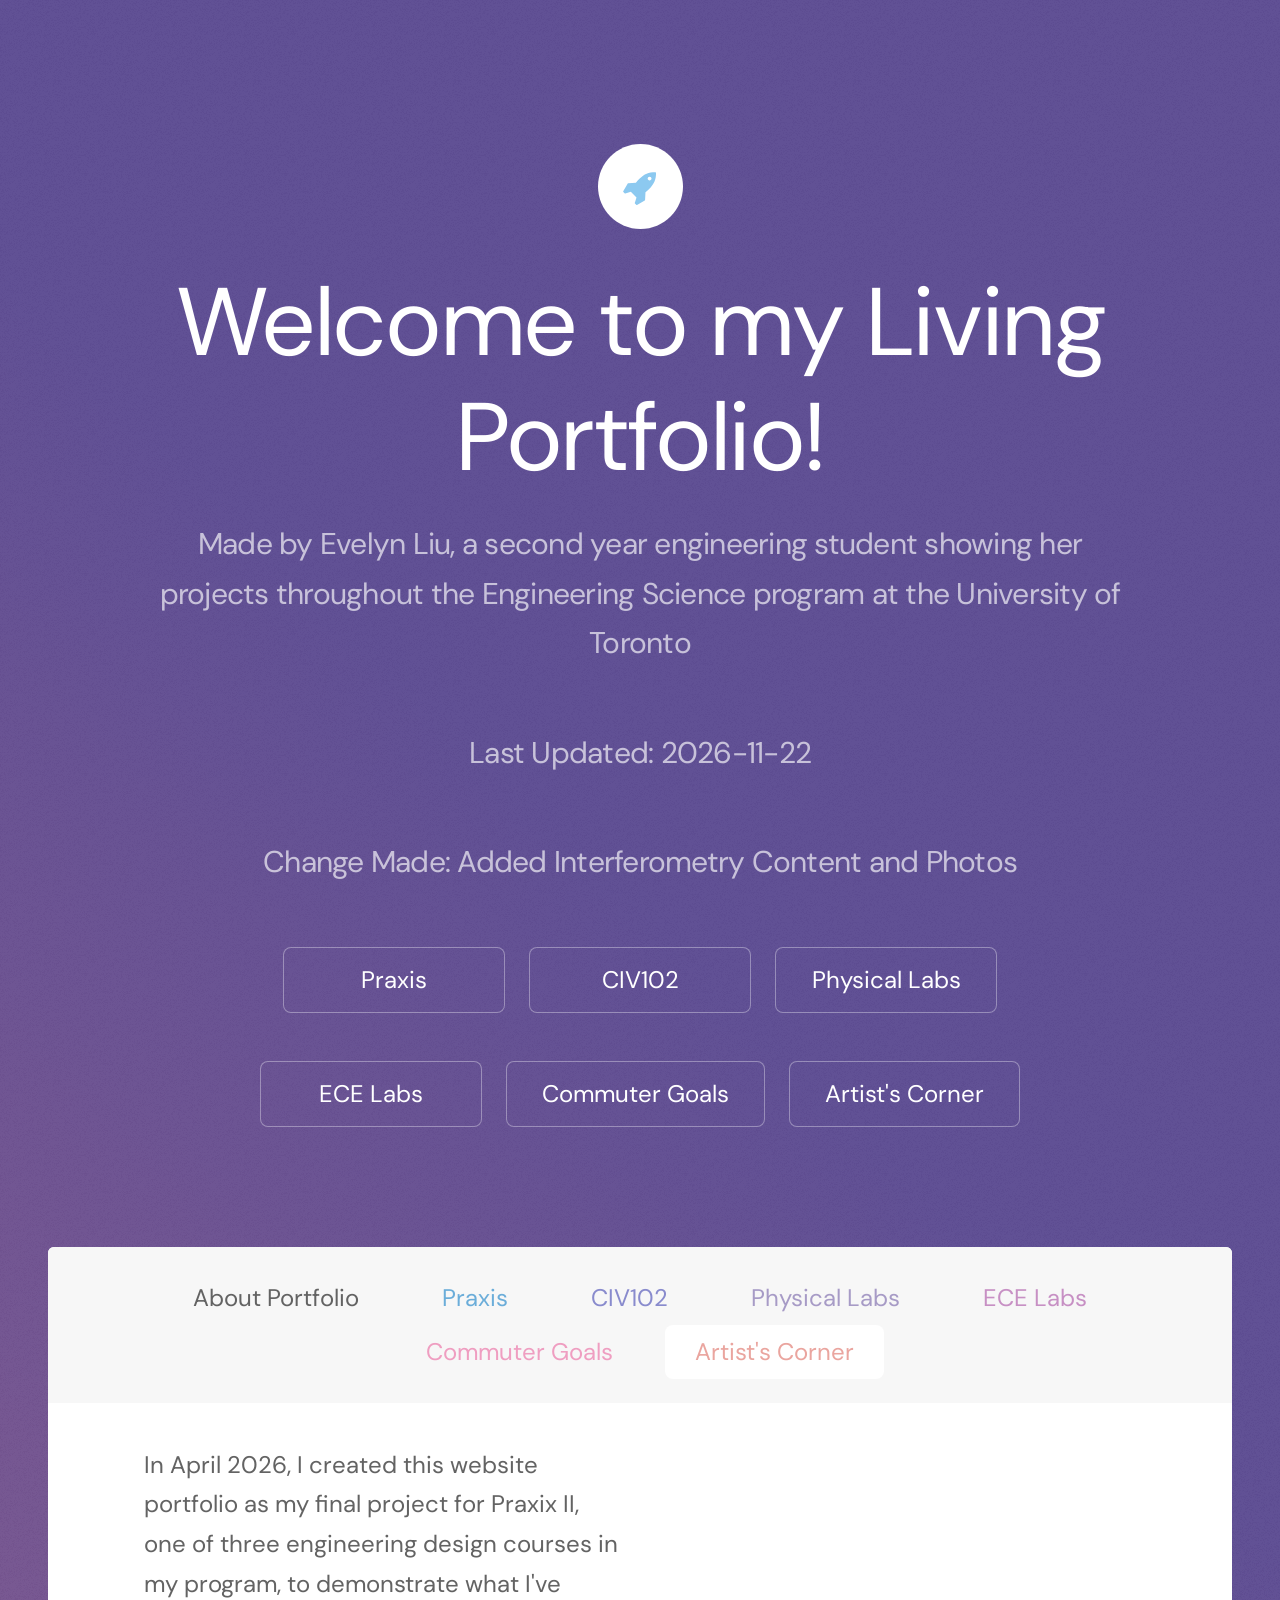
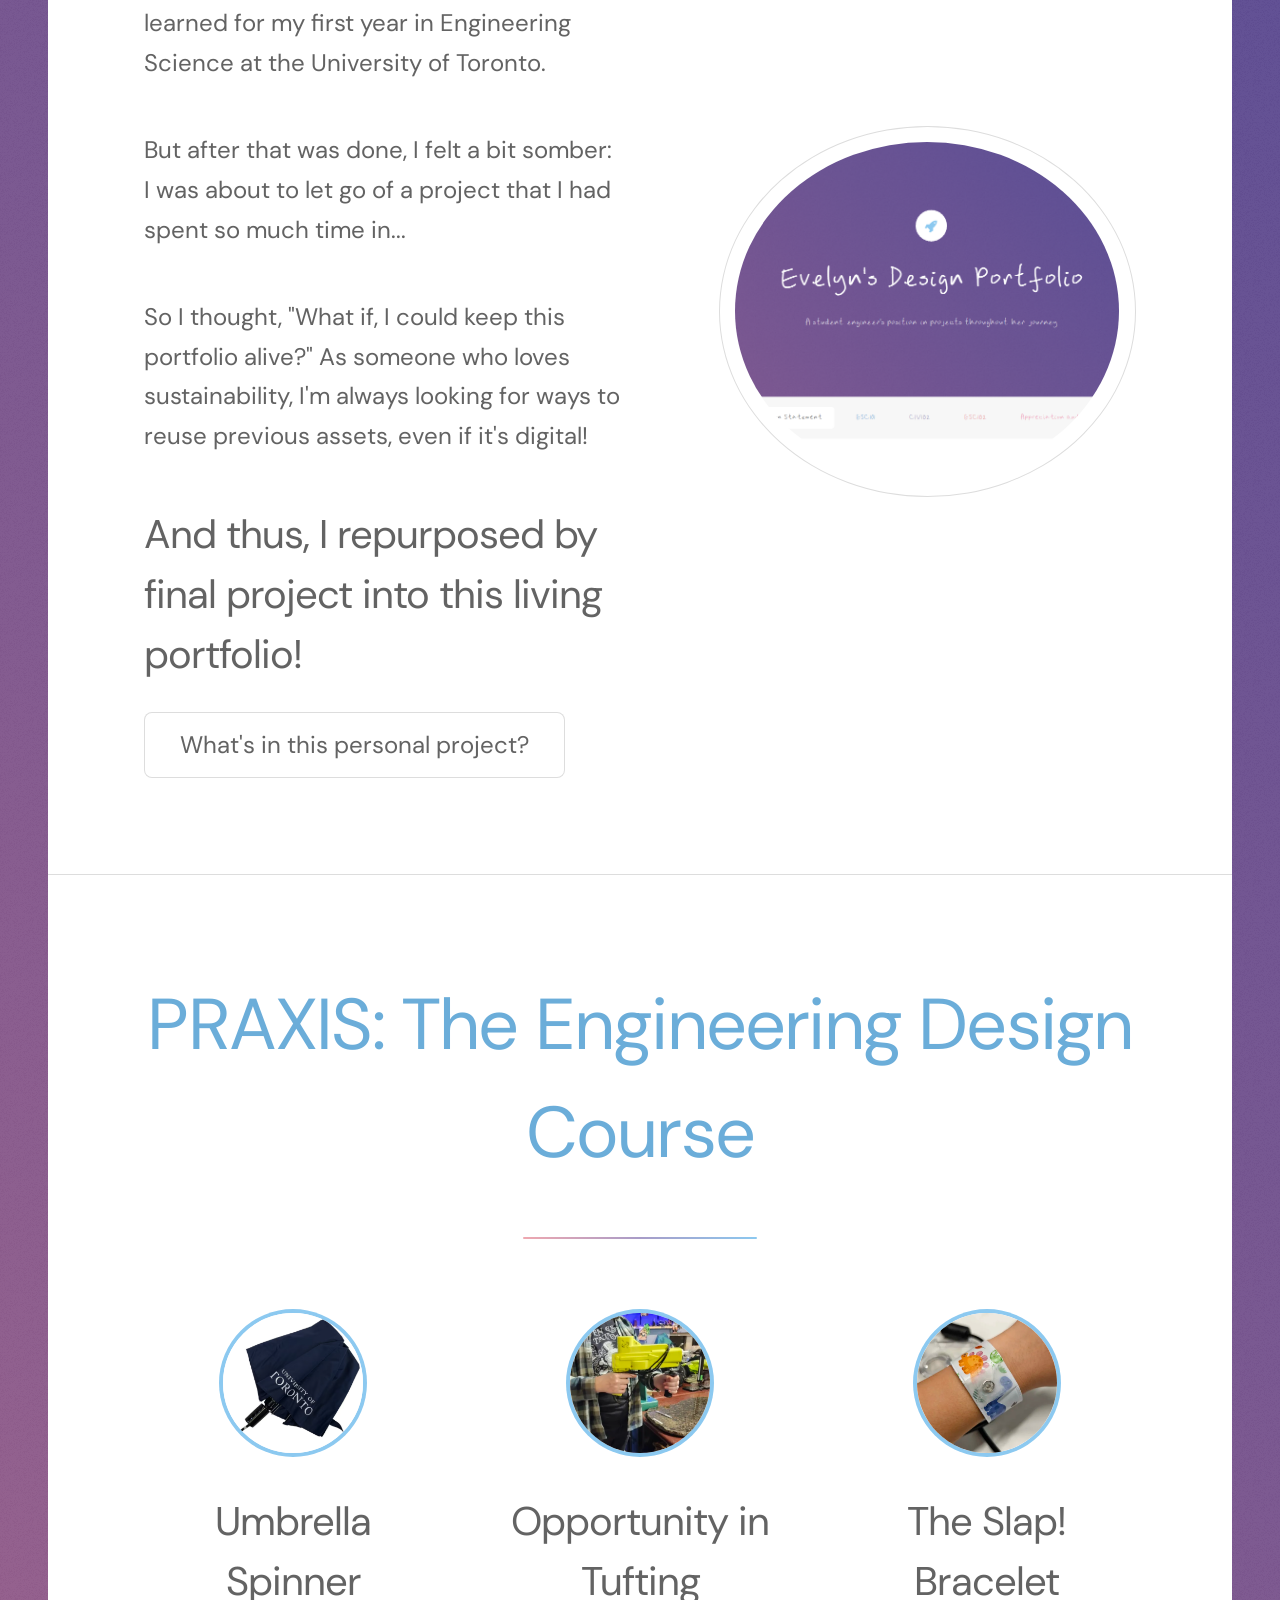
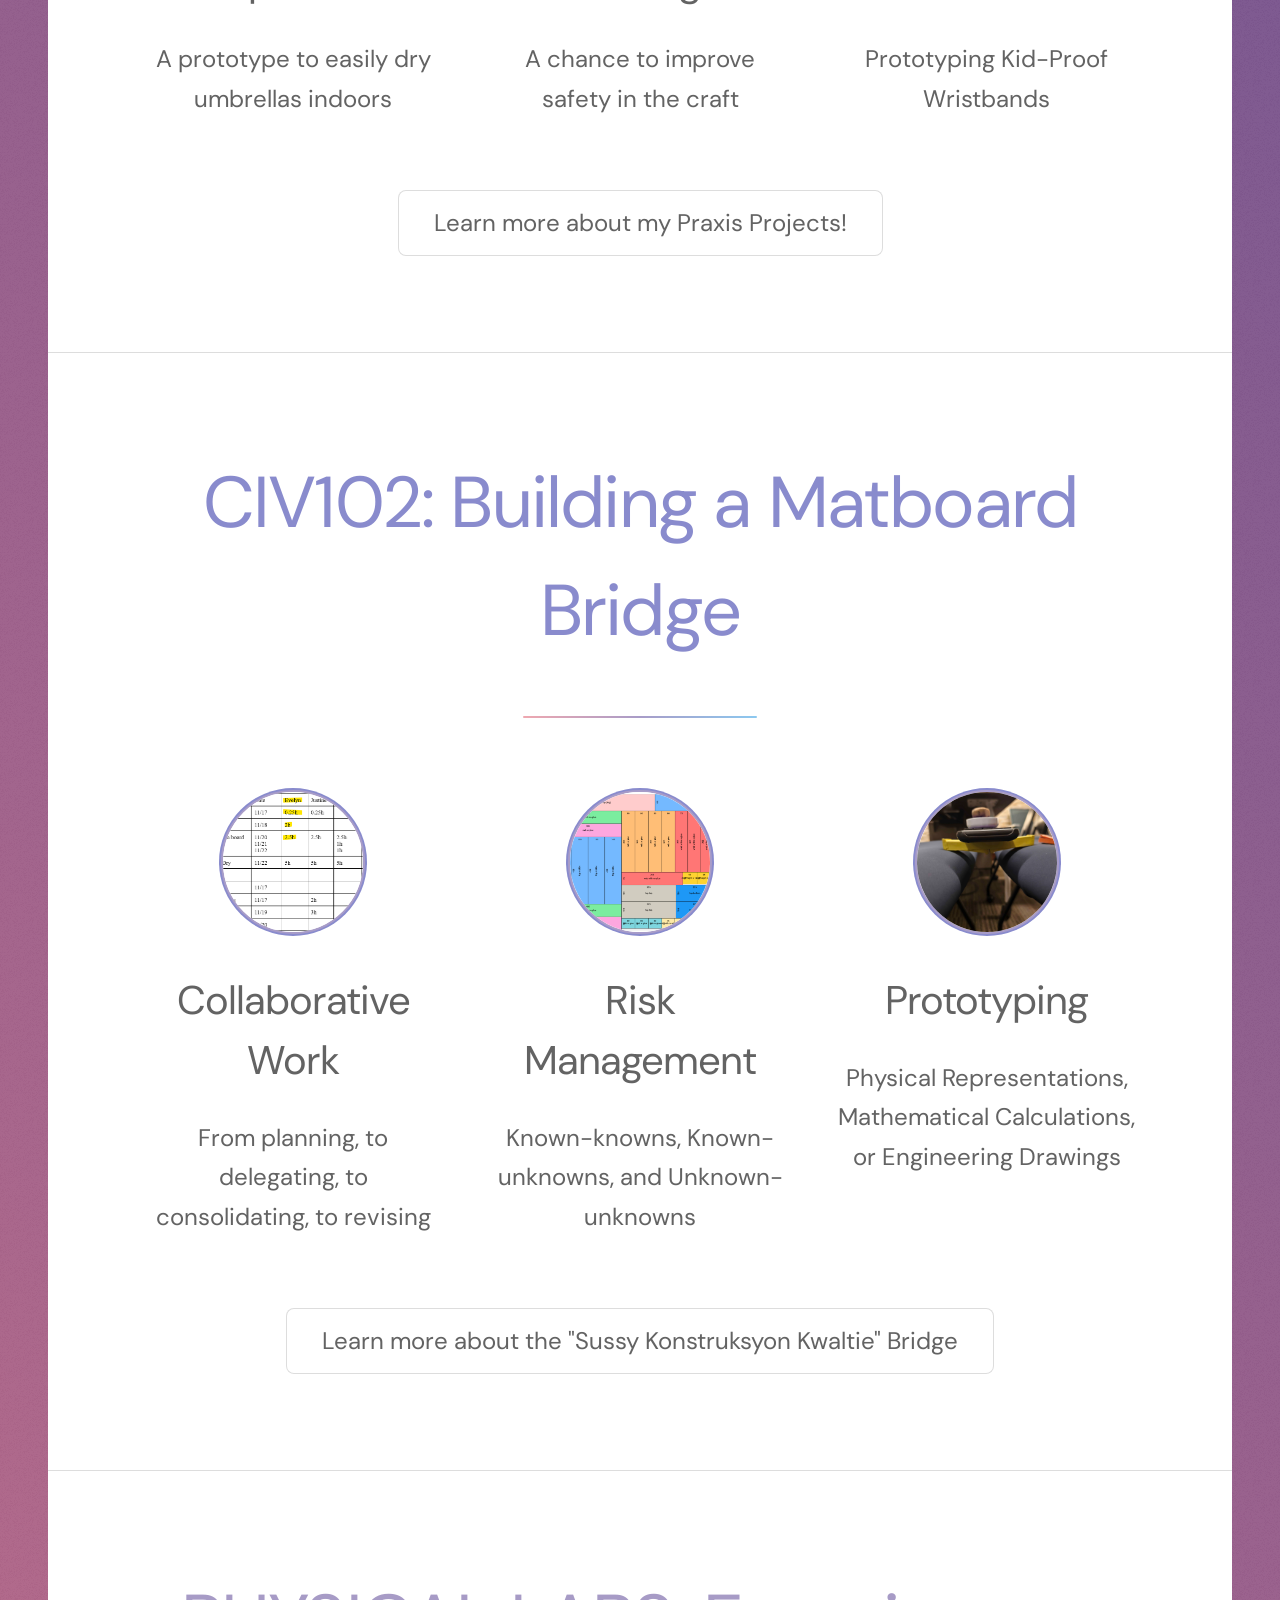
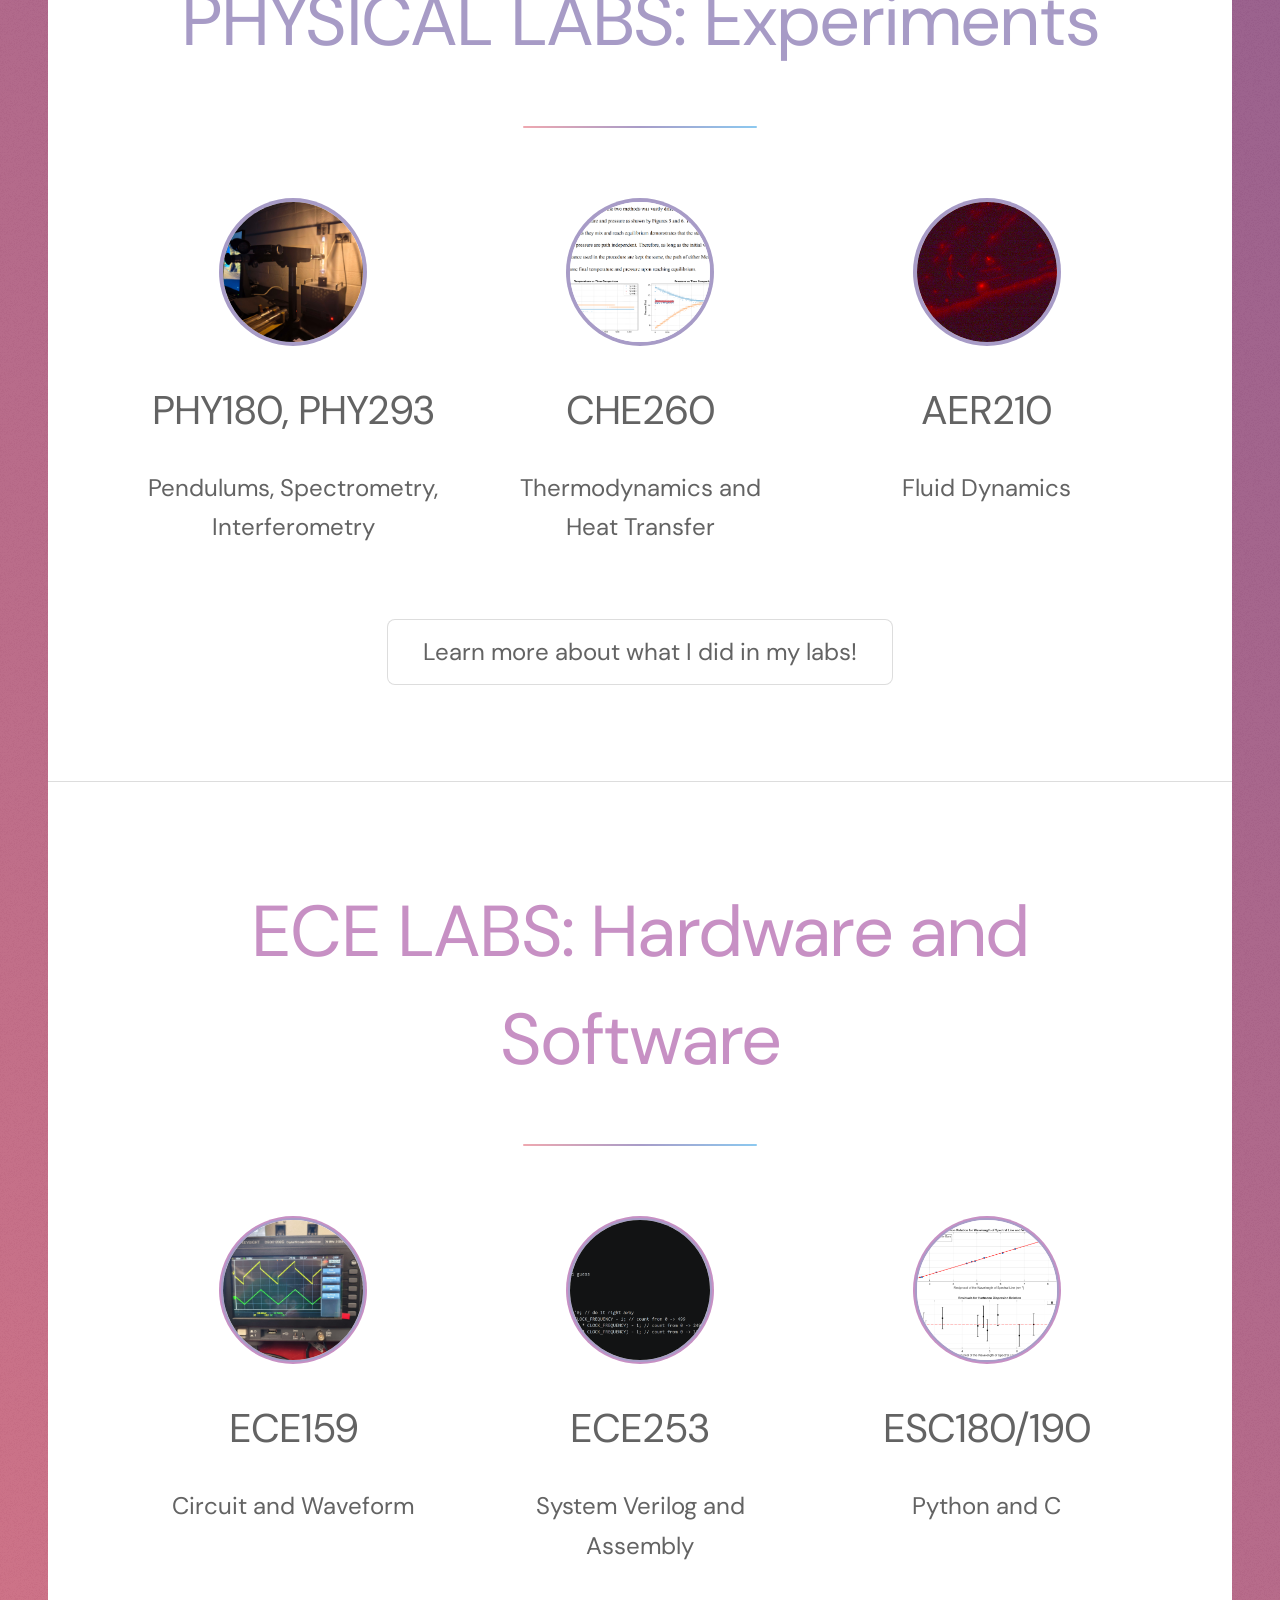
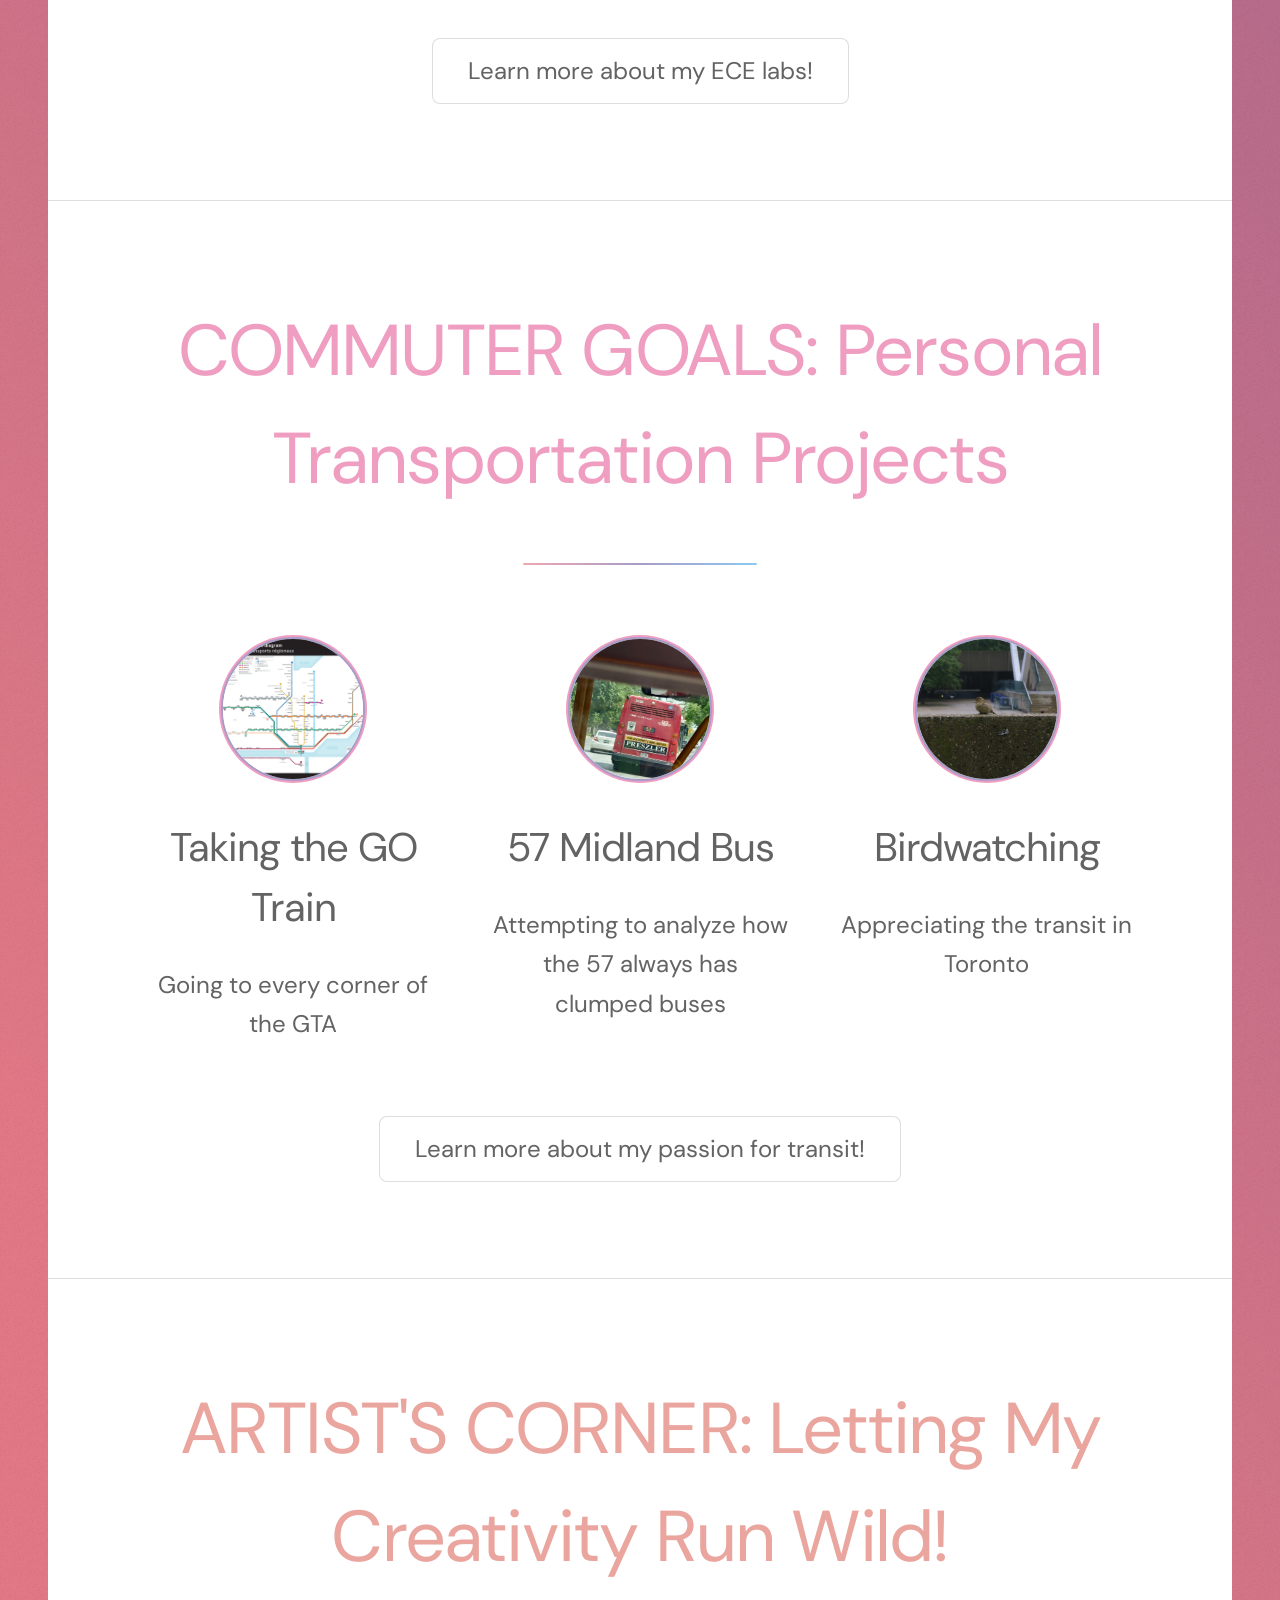
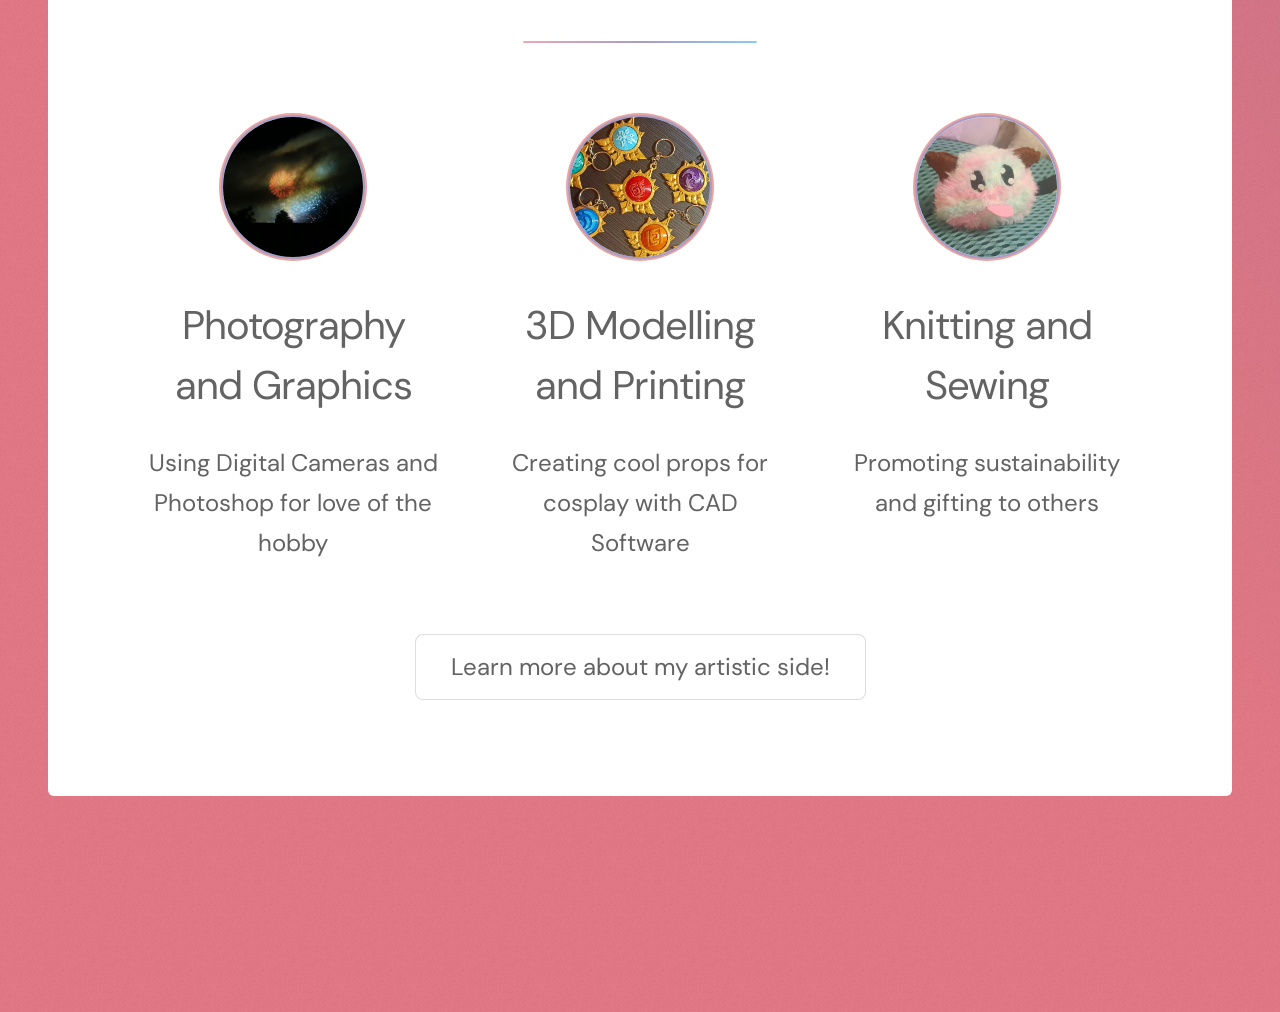
==== index.html @ 5fdc2097 "uploading living portfolio" ====
<!DOCTYPE HTML>
<!--
	Stellar by HTML5 UP
	html5up.net | @ajlkn
	Free for personal and commercial use under the CCA 3.0 license (html5up.net/license)
-->
<html>
	<head>
		<title>Evelyn's Design Portfolio</title>
		<meta charset="utf-8" />
		<meta name="viewport" content="width=device-width, initial-scale=1, user-scalable=no" />
		<link rel="stylesheet" href="assets/css/main.css" />
		<noscript><link rel="stylesheet" href="assets/css/noscript.css" /></noscript>
		
		<style>
			@font-face {
				font-family: 'DMSans';
				src: url('DMSans_24pt-Regular.ttf') format('truetype');
			}
			body{
				font-family: 'DMSans', sans-serif !important;
				font-size: 18pt !important; 
			}
			h1 { font-size: 4em !important; }
			h2 { font-size: 3em !important; }
			h3 { font-size: 30pt!important; }
			.babyblue {color: #6badd9;}
			.flins {color: #898bcd;}
			.varus {color: #a79bc6;}
			.march {color:#c790c4;}
			.justine {color: #ef9ec1;} 
			.peach {color: #eaa59f;} 
			

			.image-circle {
				display: inline-flex;
				align-items: center;
				justify-content: center;
				width: 6em;         
				height: 6em;
				border-radius: 100%;
				margin-bottom: 1.5em;
				overflow: hidden;
				position: relative;
				background-color: #ffffff; 
			}

			.image-circle::before, .image-circle::after {
				content: none !important;
			}

			.image-circle img {
				width: 100%;
				height: 100%;
				object-fit: cover;
				display: block;
			}

			.image-circle.style1 { box-shadow: 0 0 0 2px #8cc9f0; border: solid 2px #8cc9f0; }
			.image-circle.style2 { box-shadow: 0 0 0 2px #898bcd; border: solid 2px #a89cc8; }
			.image-circle.style3 { box-shadow: 0 0 0 2px #a79bc6; border: solid 2px #a89cc8; }
			.image-circle.style4 { box-shadow: 0 0 0 2px #c790c4; border: solid 2px #a89cc8; }
			.image-circle.style5 { box-shadow: 0 0 0 2px #ef9ec1; border: solid 2px #a89cc8; }
			.image-circle.style6 { box-shadow: 0 0 0 2px #eaa59f; border: solid 2px #a89cc8; }
			
			
			
		</style>
	</head>
	<body class="is-preload">

		<!-- Wrapper -->
			<div id="wrapper">

				<!-- Header -->
					<header id="header" class="alt">
						<span class="logo"><img src="images/logo.svg" alt="" /></span>
						<h1>Welcome to my Living Portfolio!</h1>
						<p>Made by Evelyn Liu, a second year engineering student showing her projects throughout the Engineering Science program at the University of Toronto</p>
						<p>Last Updated: 2026-11-22</p>
						<p>Change Made: Added Interferometry Content and Photos</p>
						<ul class="actions special">
							<li><a href="praxiss.html" class="button">Praxis</a></li>
							<li><a href="bridge.html" class="button">CIV102</a></li>
							<li><a href="phys.html" class="button">Physical Labs</a></li>
							<!--<li><a href="bib.html" class="button">Appreciation and Credits</a></li>--> 
						</ul>
						<ul class="actions special">
							<li><a href="ece.html" class="button">ECE Labs</a></li>
							<li><a href="ilovetrains.html" class="button">Commuter Goals</a></li>
							<li><a href="art.html" class="button">Artist's Corner</a></li>
							<!--<li><a href="bib.html" class="button">Appreciation and Credits</a></li>--> 
						</ul>
					</header>

				<!-- Nav -->
					<nav id="nav">
						<ul>
							<li><a href="#intro" class="active">About Portfolio</a></li>
							<li><a href="#first"><span class = "babyblue">Praxis</span></a></li>
							<li><a href="#second"><span class = "flins">CIV102</span></a></li>
							<li><a href="#third"><span class = "varus">Physical Labs</span></a></li>
							<li><a href="#fourth"><span class = "march">ECE Labs</span></a></li>
							<li><a href="#fifth"><span class = "justine">Commuter Goals</span></a></li>
							<li><a href="#sixth"><span class = "peach">Artist's Corner</span></a></li>
							<!--<li><a href="#cta"><span class = "justine">Appreciation and Credits</span></a></li>--> 
						</ul>
					</nav>

				<!-- Main -->
					<div id="main">

						<!-- Introduction -->
							<section id="intro" class="main">
								<div class="spotlight">
									<div class="content">
										<p>In April 2026, I created this website portfolio as my final project for Praxix II, one of three engineering design courses in my program, to demonstrate what I've learned for my first year in Engineering Science at the University of Toronto.</p>
										<p>But after that was done, I felt a bit somber: I was about to let go of a project that I had spent so much time in...</span></p>
										<p>So I thought, "What if, I could keep this portfolio alive?" As someone who loves sustainability, I'm always looking for ways to reuse previous assets, even if it's digital!</p>
										<h3>And thus, I repurposed by final project into this living portfolio!</h3>
										<ul class="actions">
											<li><a href="#first" class="button">What's in this personal project?</a></li>
										</ul>
									</div>
									<span class="image"><img src="images/oldportfolio.png" alt="" /></span>
								</div>
							</section>

						<!-- First Section -->
							<section id="first" class="main special">
								<header class="major">
									<h2><span class = "babyblue">PRAXIS: The Engineering Design Course</span></h2>
								</header>
								<ul class="features">
									<li>
										<span class="image-circle style1">
											<img src = "images/uoftumbrella.png" alt=""/>
										</span>
										<h3>Umbrella Spinner</h3>
										<p>A prototype to easily dry umbrellas indoors</p>
									</li>
									<li>
										<span class="image-circle style1">
											<img src = "images/tuftinggun.png" alt=""/>
										</span>
										<h3>Opportunity in Tufting</h3>
										<p>A chance to improve safety in the craft</p>
									</li>
									<li>
										<span class="image-circle style1">
											<img src = "images/wristband.png" alt=""/>
										</span>
										<h3>The Slap! Bracelet</h3>
										<p>Prototyping Kid-Proof Wristbands</p>
									</li>
								</ul>
								<footer class="major">
									<ul class="actions special">
										<li><a href="praxiss.html" class="button">Learn more about my Praxis Projects!</a></li>
									</ul>
								</footer>
							</section>

						<!-- Second Section -->
							<section id="second" class="main special">
								<header class="major">
									<h2><span class = "flins">CIV102: Building a Matboard Bridge</span></h2>
								</header>
								<ul class="features">
									<li>
										<span class="image-circle style2">
											<img src = "images/delegatetasks.png" alt=""/>
										</span>
										<h3>Collaborative Work</h3>
										<p>From planning, to delegating, to consolidating, to revising</p>
									</li>
									<li>
										<span class="image-circle style2">
											<img src = "images/matboardrisk.png" alt=""/>
										</span>
										<h3>Risk Management</h3>
										<p>Known-knowns, Known-unknowns, and Unknown-unknowns</p>
									</li>
									<li>
										<span class="image-circle style2">
											<img src = "images/bridgeproto.jpg" alt=""/>
										</span>
										<h3>Prototyping</h3>
										<p>Physical Representations, Mathematical Calculations, or Engineering Drawings</p>
									</li>
								</ul>
								<footer class="major">
									<ul class="actions special">
										<li><a href="bridge.html" class="button">Learn more about the "Sussy Konstruksyon Kwaltie" Bridge</a></li>
									</ul>
								</footer>
							</section>


						<!-- Third Section -->
							<section id="third" class="main special">
								<header class="major">
									<h2><span class = "varus">PHYSICAL LABS: Experiments </span></h2>
								</header>
								<ul class="features">
									<li>
										<span class="image-circle style3">
											<img src = "images/helium.jpg" alt=""/>
										</span>
										<h3>PHY180, PHY293</h3>
										<p>Pendulums, Spectrometry, Interferometry</p>
									</li>
									<li>
										<span class="image-circle style3">
											<img src = "images/Idealgas.png" alt=""/>
										</span>
										<h3>CHE260</h3>
										<p>Thermodynamics and Heat Transfer</p>
									</li>
									<li>
										<span class="image-circle style3">
											<img src = "images/microfluidicsbend.jpg" alt=""/>
										</span>
										<h3>AER210</h3>
										<p>Fluid Dynamics</p>
									</li>
								</ul>
								<footer class="major">
									<ul class="actions special">
										<li><a href="phys.html" class="button">Learn more about what I did in my labs!</a></li>
									</ul>
								</footer>
							</section>

						<!-- Fourth Section -->
							<section id="fourth" class="main special">
								<header class="major">
									<h2><span class = "march">ECE LABS: Hardware and Software </span></h2>
								</header>
								<ul class="features">
									<li>
										<span class="image-circle style4">
											<img src = "images/waveform.jpg" alt=""/>
										</span>
										<h3>ECE159</h3>
										<p>Circuit and Waveform</p>
									</li>
									<li>
										<span class="image-circle style4">
											<img src = "images/countersv.png" alt=""/>
										</span>
										<h3>ECE253</h3>
										<p>System Verilog and Assembly</p>
									</li>
									<li>
										<span class="image-circle style4">
											<img src = "images/labplots.png" alt=""/>
										</span>
										<h3>ESC180/190</h3>
										<p>Python and C</p>
									</li>
								</ul>
								<footer class="major">
									<ul class="actions special">
										<li><a href="ece.html" class="button">Learn more about my ECE labs!</a></li>
									</ul>
								</footer>
							</section>

						<!-- Fifth Section -->
							<section id="fifth" class="main special">
								<header class="major">
									<h2><span class = "justine">COMMUTER GOALS: Personal Transportation Projects </span></h2>
								</header>
								<ul class="features">
									<li>
										<span class="image-circle style5">
											<img src = "images/gotrainmap.png" alt=""/>
										</span>
										<h3>Taking the GO Train</h3>
										<p>Going to every corner of the GTA</p>
									</li>
									<li>
										<span class="image-circle style5">
											<img src = "images/57one.jpg" alt=""/>
										</span>
										<h3>57 Midland Bus</h3>
										<p>Attempting to analyze how the 57 always has clumped buses</p>
									</li>
									<li>
										<span class="image-circle style5">
											<img src = "images/fatsparrow.JPG" alt=""/>
										</span>
										<h3>Birdwatching</h3>
										<p>Appreciating the transit in Toronto</p>
									</li>
								</ul>
								<footer class="major">
									<ul class="actions special">
										<li><a href="ilovetrains.html" class="button">Learn more about my passion for transit!</a></li>
									</ul>
								</footer>
							</section>

						<!-- Sixth Section -->
							<section id="sixth" class="main special">
								<header class="major">
									<h2><span class = "peach">ARTIST'S CORNER: Letting My Creativity Run Wild! </span></h2>
								</header>
								<ul class="features">
									<li>
										<span class="image-circle style6">
											<img src = "images/Fireworks.JPG" alt=""/>
										</span>
										<h3>Photography and Graphics</h3>
										<p>Using Digital Cameras and Photoshop for love of the hobby</p>
									</li>
									<li>
										<span class="image-circle style6">
											<img src = "images/visions.png" alt=""/>
										</span>
										<h3>3D Modelling and Printing</h3>
										<p>Creating cool props for cosplay with CAD Software</p>
									</li>
									<li>
										<span class="image-circle style6">
											<img src = "images/porothree.jpg" alt=""/>
										</span>
										<h3>Knitting and Sewing</h3>
										<p>Promoting sustainability and gifting to others</p>
									</li>
								</ul>
								<footer class="major">
									<ul class="actions special">
										<li><a href="art.html" class="button">Learn more about my artistic side!</a></li>
									</ul>
								</footer>
							</section>
								
						<!-- Sources and Credits -->
						<!--
							<section id="cta" class="main special">
								<header class="major">
									<h2><span class = "justine">Appreciation and Credits</span></h2>
									<p>Huge thanks to my peers, my teammates, and the teaching team for courses ESC101, CIV102, and ESC102! None of these projects would be possible without you folks.</p>
								</header>
								
								<footer class="major">
									<ul class="actions special">
										<li><a href="bib.html" class="button">What happens after these projects?</a></li>
										not needed <li><a href="generic.html" class="button">Learn More</a></li>
									</ul>
								</footer>
								
							</section>
						-->

					</div>
				<!-- Footer -->
					<footer id="footer">
						<!-- 
						<section>
							<h2>Aliquam sed mauris</h2>
							<p>Sed lorem ipsum dolor sit amet et nullam consequat feugiat consequat magna adipiscing tempus etiam dolore veroeros. eget dapibus mauris. Cras aliquet, nisl ut viverra sollicitudin, ligula erat egestas velit, vitae tincidunt odio.</p>
							<ul class="actions">
								<li><a href="generic.html" class="button">Learn More</a></li>
							</ul>
						</section>
						
						<section>
							<h2>Etiam feugiat</h2>
							<dl class="alt">
								<dt>Address</dt>
								<dd>1234 Somewhere Road &bull; Nashville, TN 00000 &bull; USA</dd>
								<dt>Phone</dt>
								<dd>(000) 000-0000 x 0000</dd>
								<dt>Email</dt>
								<dd><a href="#">information@untitled.tld</a></dd>
							</dl>
					
							<ul class="icons">
								<li><a href="#" class="icon brands fa-twitter alt"><span class="label">Twitter</span></a></li>
								<li><a href="#" class="icon brands fa-facebook-f alt"><span class="label">Facebook</span></a></li>
								<li><a href="#" class="icon brands fa-instagram alt"><span class="label">Instagram</span></a></li>
								<li><a href="#" class="icon brands fa-github alt"><span class="label">GitHub</span></a></li>
								<li><a href="#" class="icon brands fa-dribbble alt"><span class="label">Dribbble</span></a></li>
							</ul>
						</section>
						
						<p> Website template from: <a href="https://html5up.net">HTML5 UP</a>.</p>
					-->
					</footer>
			</div>

		<!-- Scripts -->
			<script src="assets/js/jquery.min.js"></script>
			<script src="assets/js/jquery.scrollex.min.js"></script>
			<script src="assets/js/jquery.scrolly.min.js"></script>
			<script src="assets/js/browser.min.js"></script>
			<script src="assets/js/breakpoints.min.js"></script>
			<script src="assets/js/util.js"></script>
			<script src="assets/js/main.js"></script>

	</body>
</html>
---- assets/css/main.css ----
@import url(fontawesome-all.min.css);
@import 'https://fonts.googleapis.com/css?family=Source+Sans+Pro:300,400';

/*
	Stellar by HTML5 UP
	html5up.net | @ajlkn
	Free for personal and commercial use under the CCA 3.0 license (html5up.net/license)
*/

html, body, div, span, applet, object,
iframe, h1, h2, h3, h4, h5, h6, p, blockquote,
pre, a, abbr, acronym, address, big, cite,
code, del, dfn, em, img, ins, kbd, q, s, samp,
small, strike, strong, sub, sup, tt, var, b,
u, i, center, dl, dt, dd, ol, ul, li, fieldset,
form, label, legend, table, caption, tbody,
tfoot, thead, tr, th, td, article, aside,
canvas, details, embed, figure, figcaption,
footer, header, hgroup, menu, nav, output, ruby,
section, summary, time, mark, audio, video {
	margin: 0;
	padding: 0;
	border: 0;
	font-size: 100%;
	font: inherit;
	vertical-align: baseline;}

article, aside, details, figcaption, figure,
footer, header, hgroup, menu, nav, section {
	display: block;}

body {
	line-height: 1;
}

ol, ul {
	list-style: none;
}

blockquote, q {
	quotes: none;
}

	blockquote:before, blockquote:after, q:before, q:after {
		content: '';
		content: none;
	}

table {
	border-collapse: collapse;
	border-spacing: 0;
}

body {
	-webkit-text-size-adjust: none;
}

mark {
	background-color: transparent;
	color: inherit;
}

input::-moz-focus-inner {
	border: 0;
	padding: 0;
}

input, select, textarea {
	-moz-appearance: none;
	-webkit-appearance: none;
	-ms-appearance: none;
	appearance: none;
}

/* Basic */

	@-ms-viewport {
		width: device-width;
	}

	body {
		-ms-overflow-style: scrollbar;
	}

	@media screen and (max-width: 480px) {

		html, body {
			min-width: 320px;
		}

	}

	html {
		box-sizing: border-box;
	}

	*, *:before, *:after {
		box-sizing: inherit;
	}

	body {
		background-color: #935d8c;
		background-image: url("images/overlay.png"), -moz-linear-gradient(45deg, #e37682 15%, #5f4d93 85%);
		background-image: url("images/overlay.png"), -webkit-linear-gradient(45deg, #e37682 15%, #5f4d93 85%);
		background-image: url("images/overlay.png"), -ms-linear-gradient(45deg, #e37682 15%, #5f4d93 85%);
		background-image: url("images/overlay.png"), linear-gradient(45deg, #e37682 15%, #5f4d93 85%);
	}

		body.is-preload *, body.is-preload *:before, body.is-preload *:after {
			-moz-animation: none !important;
			-webkit-animation: none !important;
			-ms-animation: none !important;
			animation: none !important;
			-moz-transition: none !important;
			-webkit-transition: none !important;
			-ms-transition: none !important;
			transition: none !important;
		}

/* Type */

	body {
		background-color: #935d8c;
		color: rgba(255, 255, 255, 0.65);
	}

	body, input, select, textarea {
		font-family: "Source Sans Pro", Helvetica, sans-serif;
		font-size: 17pt;
		font-weight: 300;
		line-height: 1.65;
	}

		@media screen and (max-width: 1680px) {

			body, input, select, textarea {
				font-size: 14pt;
			}

		}

		@media screen and (max-width: 1280px) {

			body, input, select, textarea {
				font-size: 12pt;
			}

		}

		@media screen and (max-width: 360px) {

			body, input, select, textarea {
				font-size: 11pt;
			}

		}

	a {
		-moz-transition: color 0.2s ease, border-bottom 0.2s ease;
		-webkit-transition: color 0.2s ease, border-bottom 0.2s ease;
		-ms-transition: color 0.2s ease, border-bottom 0.2s ease;
		transition: color 0.2s ease, border-bottom 0.2s ease;
		text-decoration: none;
		border-bottom: dotted 1px;
		color: inherit;
	}

		a:hover {
			border-bottom-color: transparent;
		}

	strong, b {
		font-weight: 400;
	}

	em, i {
		font-style: italic;
	}

	p {
		margin: 0 0 2em 0;
	}

		p.content {
			-moz-columns: 20em 2;
			-webkit-columns: 20em 2;
			-ms-columns: 20em 2;
			columns: 20em 2;
			-moz-column-gap: 2em;
			-webkit-column-gap: 2em;
			-ms-column-gap: 2em;
			column-gap: 2em;
			text-align: justify;
		}

	h1, h2, h3, h4, h5, h6 {
		font-weight: 300;
		line-height: 1.5;
		margin: 0 0 0.7em 0;
		letter-spacing: -0.025em;
	}

		h1 a, h2 a, h3 a, h4 a, h5 a, h6 a {
			color: inherit;
			text-decoration: none;
		}

	h1 {
		font-size: 2.5em;
		line-height: 1.2;
	}

	h2 {
		font-size: 1.5em;
	}

	h3 {
		font-size: 1.25em;
	}

	h4 {
		font-size: 1.1em;
	}

	h5 {
		font-size: 0.9em;
	}

	h6 {
		font-size: 0.7em;
	}

	@media screen and (max-width: 736px) {

		h1 {
			font-size: 2em;
		}

	}

	sub {
		font-size: 0.8em;
		position: relative;
		top: 0.5em;
	}

	sup {
		font-size: 0.8em;
		position: relative;
		top: -0.5em;
	}

	blockquote {
		border-left: solid 4px;
		font-style: italic;
		margin: 0 0 2em 0;
		padding: 0.5em 0 0.5em 2em;
	}

	code {
		border-radius: 8px;
		border: solid 1px;
		font-family: "Courier New", monospace;
		font-size: 0.9em;
		margin: 0 0.25em;
		padding: 0.25em 0.65em;
	}

	pre {
		-webkit-overflow-scrolling: touch;
		font-family: "Courier New", monospace;
		font-size: 0.9em;
		margin: 0 0 2em 0;
	}

		pre code {
			display: block;
			line-height: 1.75;
			padding: 1em 1.5em;
			overflow-x: auto;
		}

	hr {
		border: 0;
		border-bottom: solid 1px;
		margin: 2em 0;
	}

		hr.major {
			margin: 3em 0;
		}

	.align-left {
		text-align: left;
	}

	.align-center {
		text-align: center;
	}

	.align-right {
		text-align: right;
	}

	input, select, textarea {
		color: #ffffff;
	}

	a:hover {
		color: #ffffff;
	}

	strong, b {
		color: #ffffff;
	}

	h1, h2, h3, h4, h5, h6 {
		color: #ffffff;
	}

	blockquote {
		border-left-color: rgba(255, 255, 255, 0.35);
	}

	code {
		background: rgba(255, 255, 255, 0.075);
		border-color: rgba(255, 255, 255, 0.35);
	}

	hr {
		border-bottom-color: rgba(255, 255, 255, 0.35);
	}

/* Row */

	.row {
		display: flex;
		flex-wrap: wrap;
		box-sizing: border-box;
		align-items: stretch;
	}

		.row > * {
			box-sizing: border-box;
		}

		.row.gtr-uniform > * > :last-child {
			margin-bottom: 0;
		}

		.row.aln-left {
			justify-content: flex-start;
		}

		.row.aln-center {
			justify-content: center;
		}

		.row.aln-right {
			justify-content: flex-end;
		}

		.row.aln-top {
			align-items: flex-start;
		}

		.row.aln-middle {
			align-items: center;
		}

		.row.aln-bottom {
			align-items: flex-end;
		}

		.row > .imp {
			order: -1;
		}

		.row > .col-1 {
			width: 8.33333%;
		}

		.row > .off-1 {
			margin-left: 8.33333%;
		}

		.row > .col-2 {
			width: 16.66667%;
		}

		.row > .off-2 {
			margin-left: 16.66667%;
		}

		.row > .col-3 {
			width: 25%;
		}

		.row > .off-3 {
			margin-left: 25%;
		}

		.row > .col-4 {
			width: 33.33333%;
		}

		.row > .off-4 {
			margin-left: 33.33333%;
		}

		.row > .col-5 {
			width: 41.66667%;
		}

		.row > .off-5 {
			margin-left: 41.66667%;
		}

		.row > .col-6 {
			width: 50%;
		}

		.row > .off-6 {
			margin-left: 50%;
		}

		.row > .col-7 {
			width: 58.33333%;
		}

		.row > .off-7 {
			margin-left: 58.33333%;
		}

		.row > .col-8 {
			width: 66.66667%;
		}

		.row > .off-8 {
			margin-left: 66.66667%;
		}

		.row > .col-9 {
			width: 75%;
		}

		.row > .off-9 {
			margin-left: 75%;
		}

		.row > .col-10 {
			width: 83.33333%;
		}

		.row > .off-10 {
			margin-left: 83.33333%;
		}

		.row > .col-11 {
			width: 91.66667%;
		}

		.row > .off-11 {
			margin-left: 91.66667%;
		}

		.row > .col-12 {
			width: 100%;
		}

		.row > .off-12 {
			margin-left: 100%;
		}

		.row.gtr-0 {
			margin-top: 0;
			margin-left: 0em;
		}

			.row.gtr-0 > * {
				padding: 0 0 0 0em;
			}

			.row.gtr-0.gtr-uniform {
				margin-top: 0em;
			}

				.row.gtr-0.gtr-uniform > * {
					padding-top: 0em;
				}

		.row.gtr-25 {
			margin-top: 0;
			margin-left: -0.375em;
		}

			.row.gtr-25 > * {
				padding: 0 0 0 0.375em;
			}

			.row.gtr-25.gtr-uniform {
				margin-top: -0.375em;
			}

				.row.gtr-25.gtr-uniform > * {
					padding-top: 0.375em;
				}

		.row.gtr-50 {
			margin-top: 0;
			margin-left: -0.75em;
		}

			.row.gtr-50 > * {
				padding: 0 0 0 0.75em;
			}

			.row.gtr-50.gtr-uniform {
				margin-top: -0.75em;
			}

				.row.gtr-50.gtr-uniform > * {
					padding-top: 0.75em;
				}

		.row {
			margin-top: 0;
			margin-left: -1.5em;
		}

			.row > * {
				padding: 0 0 0 1.5em;
			}

			.row.gtr-uniform {
				margin-top: -1.5em;
			}

				.row.gtr-uniform > * {
					padding-top: 1.5em;
				}

		.row.gtr-150 {
			margin-top: 0;
			margin-left: -2.25em;
		}

			.row.gtr-150 > * {
				padding: 0 0 0 2.25em;
			}

			.row.gtr-150.gtr-uniform {
				margin-top: -2.25em;
			}

				.row.gtr-150.gtr-uniform > * {
					padding-top: 2.25em;
				}

		.row.gtr-200 {
			margin-top: 0;
			margin-left: -3em;
		}

			.row.gtr-200 > * {
				padding: 0 0 0 3em;
			}

			.row.gtr-200.gtr-uniform {
				margin-top: -3em;
			}

				.row.gtr-200.gtr-uniform > * {
					padding-top: 3em;
				}

		@media screen and (max-width: 1680px) {

			.row {
				display: flex;
				flex-wrap: wrap;
				box-sizing: border-box;
				align-items: stretch;
			}

				.row > * {
					box-sizing: border-box;
				}

				.row.gtr-uniform > * > :last-child {
					margin-bottom: 0;
				}

				.row.aln-left {
					justify-content: flex-start;
				}

				.row.aln-center {
					justify-content: center;
				}

				.row.aln-right {
					justify-content: flex-end;
				}

				.row.aln-top {
					align-items: flex-start;
				}

				.row.aln-middle {
					align-items: center;
				}

				.row.aln-bottom {
					align-items: flex-end;
				}

				.row > .imp-xlarge {
					order: -1;
				}

				.row > .col-1-xlarge {
					width: 8.33333%;
				}

				.row > .off-1-xlarge {
					margin-left: 8.33333%;
				}

				.row > .col-2-xlarge {
					width: 16.66667%;
				}

				.row > .off-2-xlarge {
					margin-left: 16.66667%;
				}

				.row > .col-3-xlarge {
					width: 25%;
				}

				.row > .off-3-xlarge {
					margin-left: 25%;
				}

				.row > .col-4-xlarge {
					width: 33.33333%;
				}

				.row > .off-4-xlarge {
					margin-left: 33.33333%;
				}

				.row > .col-5-xlarge {
					width: 41.66667%;
				}

				.row > .off-5-xlarge {
					margin-left: 41.66667%;
				}

				.row > .col-6-xlarge {
					width: 50%;
				}

				.row > .off-6-xlarge {
					margin-left: 50%;
				}

				.row > .col-7-xlarge {
					width: 58.33333%;
				}

				.row > .off-7-xlarge {
					margin-left: 58.33333%;
				}

				.row > .col-8-xlarge {
					width: 66.66667%;
				}

				.row > .off-8-xlarge {
					margin-left: 66.66667%;
				}

				.row > .col-9-xlarge {
					width: 75%;
				}

				.row > .off-9-xlarge {
					margin-left: 75%;
				}

				.row > .col-10-xlarge {
					width: 83.33333%;
				}

				.row > .off-10-xlarge {
					margin-left: 83.33333%;
				}

				.row > .col-11-xlarge {
					width: 91.66667%;
				}

				.row > .off-11-xlarge {
					margin-left: 91.66667%;
				}

				.row > .col-12-xlarge {
					width: 100%;
				}

				.row > .off-12-xlarge {
					margin-left: 100%;
				}

				.row.gtr-0 {
					margin-top: 0;
					margin-left: 0em;
				}

					.row.gtr-0 > * {
						padding: 0 0 0 0em;
					}

					.row.gtr-0.gtr-uniform {
						margin-top: 0em;
					}

						.row.gtr-0.gtr-uniform > * {
							padding-top: 0em;
						}

				.row.gtr-25 {
					margin-top: 0;
					margin-left: -0.375em;
				}

					.row.gtr-25 > * {
						padding: 0 0 0 0.375em;
					}

					.row.gtr-25.gtr-uniform {
						margin-top: -0.375em;
					}

						.row.gtr-25.gtr-uniform > * {
							padding-top: 0.375em;
						}

				.row.gtr-50 {
					margin-top: 0;
					margin-left: -0.75em;
				}

					.row.gtr-50 > * {
						padding: 0 0 0 0.75em;
					}

					.row.gtr-50.gtr-uniform {
						margin-top: -0.75em;
					}

						.row.gtr-50.gtr-uniform > * {
							padding-top: 0.75em;
						}

				.row {
					margin-top: 0;
					margin-left: -1.5em;
				}

					.row > * {
						padding: 0 0 0 1.5em;
					}

					.row.gtr-uniform {
						margin-top: -1.5em;
					}

						.row.gtr-uniform > * {
							padding-top: 1.5em;
						}

				.row.gtr-150 {
					margin-top: 0;
					margin-left: -2.25em;
				}

					.row.gtr-150 > * {
						padding: 0 0 0 2.25em;
					}

					.row.gtr-150.gtr-uniform {
						margin-top: -2.25em;
					}

						.row.gtr-150.gtr-uniform > * {
							padding-top: 2.25em;
						}

				.row.gtr-200 {
					margin-top: 0;
					margin-left: -3em;
				}

					.row.gtr-200 > * {
						padding: 0 0 0 3em;
					}

					.row.gtr-200.gtr-uniform {
						margin-top: -3em;
					}

						.row.gtr-200.gtr-uniform > * {
							padding-top: 3em;
						}

		}

		@media screen and (max-width: 1280px) {

			.row {
				display: flex;
				flex-wrap: wrap;
				box-sizing: border-box;
				align-items: stretch;
			}

				.row > * {
					box-sizing: border-box;
				}

				.row.gtr-uniform > * > :last-child {
					margin-bottom: 0;
				}

				.row.aln-left {
					justify-content: flex-start;
				}

				.row.aln-center {
					justify-content: center;
				}

				.row.aln-right {
					justify-content: flex-end;
				}

				.row.aln-top {
					align-items: flex-start;
				}

				.row.aln-middle {
					align-items: center;
				}

				.row.aln-bottom {
					align-items: flex-end;
				}

				.row > .imp-large {
					order: -1;
				}

				.row > .col-1-large {
					width: 8.33333%;
				}

				.row > .off-1-large {
					margin-left: 8.33333%;
				}

				.row > .col-2-large {
					width: 16.66667%;
				}

				.row > .off-2-large {
					margin-left: 16.66667%;
				}

				.row > .col-3-large {
					width: 25%;
				}

				.row > .off-3-large {
					margin-left: 25%;
				}

				.row > .col-4-large {
					width: 33.33333%;
				}

				.row > .off-4-large {
					margin-left: 33.33333%;
				}

				.row > .col-5-large {
					width: 41.66667%;
				}

				.row > .off-5-large {
					margin-left: 41.66667%;
				}

				.row > .col-6-large {
					width: 50%;
				}

				.row > .off-6-large {
					margin-left: 50%;
				}

				.row > .col-7-large {
					width: 58.33333%;
				}

				.row > .off-7-large {
					margin-left: 58.33333%;
				}

				.row > .col-8-large {
					width: 66.66667%;
				}

				.row > .off-8-large {
					margin-left: 66.66667%;
				}

				.row > .col-9-large {
					width: 75%;
				}

				.row > .off-9-large {
					margin-left: 75%;
				}

				.row > .col-10-large {
					width: 83.33333%;
				}

				.row > .off-10-large {
					margin-left: 83.33333%;
				}

				.row > .col-11-large {
					width: 91.66667%;
				}

				.row > .off-11-large {
					margin-left: 91.66667%;
				}

				.row > .col-12-large {
					width: 100%;
				}

				.row > .off-12-large {
					margin-left: 100%;
				}

				.row.gtr-0 {
					margin-top: 0;
					margin-left: 0em;
				}

					.row.gtr-0 > * {
						padding: 0 0 0 0em;
					}

					.row.gtr-0.gtr-uniform {
						margin-top: 0em;
					}

						.row.gtr-0.gtr-uniform > * {
							padding-top: 0em;
						}

				.row.gtr-25 {
					margin-top: 0;
					margin-left: -0.375em;
				}

					.row.gtr-25 > * {
						padding: 0 0 0 0.375em;
					}

					.row.gtr-25.gtr-uniform {
						margin-top: -0.375em;
					}

						.row.gtr-25.gtr-uniform > * {
							padding-top: 0.375em;
						}

				.row.gtr-50 {
					margin-top: 0;
					margin-left: -0.75em;
				}

					.row.gtr-50 > * {
						padding: 0 0 0 0.75em;
					}

					.row.gtr-50.gtr-uniform {
						margin-top: -0.75em;
					}

						.row.gtr-50.gtr-uniform > * {
							padding-top: 0.75em;
						}

				.row {
					margin-top: 0;
					margin-left: -1.5em;
				}

					.row > * {
						padding: 0 0 0 1.5em;
					}

					.row.gtr-uniform {
						margin-top: -1.5em;
					}

						.row.gtr-uniform > * {
							padding-top: 1.5em;
						}

				.row.gtr-150 {
					margin-top: 0;
					margin-left: -2.25em;
				}

					.row.gtr-150 > * {
						padding: 0 0 0 2.25em;
					}

					.row.gtr-150.gtr-uniform {
						margin-top: -2.25em;
					}

						.row.gtr-150.gtr-uniform > * {
							padding-top: 2.25em;
						}

				.row.gtr-200 {
					margin-top: 0;
					margin-left: -3em;
				}

					.row.gtr-200 > * {
						padding: 0 0 0 3em;
					}

					.row.gtr-200.gtr-uniform {
						margin-top: -3em;
					}

						.row.gtr-200.gtr-uniform > * {
							padding-top: 3em;
						}

		}

		@media screen and (max-width: 980px) {

			.row {
				display: flex;
				flex-wrap: wrap;
				box-sizing: border-box;
				align-items: stretch;
			}

				.row > * {
					box-sizing: border-box;
				}

				.row.gtr-uniform > * > :last-child {
					margin-bottom: 0;
				}

				.row.aln-left {
					justify-content: flex-start;
				}

				.row.aln-center {
					justify-content: center;
				}

				.row.aln-right {
					justify-content: flex-end;
				}

				.row.aln-top {
					align-items: flex-start;
				}

				.row.aln-middle {
					align-items: center;
				}

				.row.aln-bottom {
					align-items: flex-end;
				}

				.row > .imp-medium {
					order: -1;
				}

				.row > .col-1-medium {
					width: 8.33333%;
				}

				.row > .off-1-medium {
					margin-left: 8.33333%;
				}

				.row > .col-2-medium {
					width: 16.66667%;
				}

				.row > .off-2-medium {
					margin-left: 16.66667%;
				}

				.row > .col-3-medium {
					width: 25%;
				}

				.row > .off-3-medium {
					margin-left: 25%;
				}

				.row > .col-4-medium {
					width: 33.33333%;
				}

				.row > .off-4-medium {
					margin-left: 33.33333%;
				}

				.row > .col-5-medium {
					width: 41.66667%;
				}

				.row > .off-5-medium {
					margin-left: 41.66667%;
				}

				.row > .col-6-medium {
					width: 50%;
				}

				.row > .off-6-medium {
					margin-left: 50%;
				}

				.row > .col-7-medium {
					width: 58.33333%;
				}

				.row > .off-7-medium {
					margin-left: 58.33333%;
				}

				.row > .col-8-medium {
					width: 66.66667%;
				}

				.row > .off-8-medium {
					margin-left: 66.66667%;
				}

				.row > .col-9-medium {
					width: 75%;
				}

				.row > .off-9-medium {
					margin-left: 75%;
				}

				.row > .col-10-medium {
					width: 83.33333%;
				}

				.row > .off-10-medium {
					margin-left: 83.33333%;
				}

				.row > .col-11-medium {
					width: 91.66667%;
				}

				.row > .off-11-medium {
					margin-left: 91.66667%;
				}

				.row > .col-12-medium {
					width: 100%;
				}

				.row > .off-12-medium {
					margin-left: 100%;
				}

				.row.gtr-0 {
					margin-top: 0;
					margin-left: 0em;
				}

					.row.gtr-0 > * {
						padding: 0 0 0 0em;
					}

					.row.gtr-0.gtr-uniform {
						margin-top: 0em;
					}

						.row.gtr-0.gtr-uniform > * {
							padding-top: 0em;
						}

				.row.gtr-25 {
					margin-top: 0;
					margin-left: -0.375em;
				}

					.row.gtr-25 > * {
						padding: 0 0 0 0.375em;
					}

					.row.gtr-25.gtr-uniform {
						margin-top: -0.375em;
					}

						.row.gtr-25.gtr-uniform > * {
							padding-top: 0.375em;
						}

				.row.gtr-50 {
					margin-top: 0;
					margin-left: -0.75em;
				}

					.row.gtr-50 > * {
						padding: 0 0 0 0.75em;
					}

					.row.gtr-50.gtr-uniform {
						margin-top: -0.75em;
					}

						.row.gtr-50.gtr-uniform > * {
							padding-top: 0.75em;
						}

				.row {
					margin-top: 0;
					margin-left: -1.5em;
				}

					.row > * {
						padding: 0 0 0 1.5em;
					}

					.row.gtr-uniform {
						margin-top: -1.5em;
					}

						.row.gtr-uniform > * {
							padding-top: 1.5em;
						}

				.row.gtr-150 {
					margin-top: 0;
					margin-left: -2.25em;
				}

					.row.gtr-150 > * {
						padding: 0 0 0 2.25em;
					}

					.row.gtr-150.gtr-uniform {
						margin-top: -2.25em;
					}

						.row.gtr-150.gtr-uniform > * {
							padding-top: 2.25em;
						}

				.row.gtr-200 {
					margin-top: 0;
					margin-left: -3em;
				}

					.row.gtr-200 > * {
						padding: 0 0 0 3em;
					}

					.row.gtr-200.gtr-uniform {
						margin-top: -3em;
					}

						.row.gtr-200.gtr-uniform > * {
							padding-top: 3em;
						}

		}

		@media screen and (max-width: 736px) {

			.row {
				display: flex;
				flex-wrap: wrap;
				box-sizing: border-box;
				align-items: stretch;
			}

				.row > * {
					box-sizing: border-box;
				}

				.row.gtr-uniform > * > :last-child {
					margin-bottom: 0;
				}

				.row.aln-left {
					justify-content: flex-start;
				}

				.row.aln-center {
					justify-content: center;
				}

				.row.aln-right {
					justify-content: flex-end;
				}

				.row.aln-top {
					align-items: flex-start;
				}

				.row.aln-middle {
					align-items: center;
				}

				.row.aln-bottom {
					align-items: flex-end;
				}

				.row > .imp-small {
					order: -1;
				}

				.row > .col-1-small {
					width: 8.33333%;
				}

				.row > .off-1-small {
					margin-left: 8.33333%;
				}

				.row > .col-2-small {
					width: 16.66667%;
				}

				.row > .off-2-small {
					margin-left: 16.66667%;
				}

				.row > .col-3-small {
					width: 25%;
				}

				.row > .off-3-small {
					margin-left: 25%;
				}

				.row > .col-4-small {
					width: 33.33333%;
				}

				.row > .off-4-small {
					margin-left: 33.33333%;
				}

				.row > .col-5-small {
					width: 41.66667%;
				}

				.row > .off-5-small {
					margin-left: 41.66667%;
				}

				.row > .col-6-small {
					width: 50%;
				}

				.row > .off-6-small {
					margin-left: 50%;
				}

				.row > .col-7-small {
					width: 58.33333%;
				}

				.row > .off-7-small {
					margin-left: 58.33333%;
				}

				.row > .col-8-small {
					width: 66.66667%;
				}

				.row > .off-8-small {
					margin-left: 66.66667%;
				}

				.row > .col-9-small {
					width: 75%;
				}

				.row > .off-9-small {
					margin-left: 75%;
				}

				.row > .col-10-small {
					width: 83.33333%;
				}

				.row > .off-10-small {
					margin-left: 83.33333%;
				}

				.row > .col-11-small {
					width: 91.66667%;
				}

				.row > .off-11-small {
					margin-left: 91.66667%;
				}

				.row > .col-12-small {
					width: 100%;
				}

				.row > .off-12-small {
					margin-left: 100%;
				}

				.row.gtr-0 {
					margin-top: 0;
					margin-left: 0em;
				}

					.row.gtr-0 > * {
						padding: 0 0 0 0em;
					}

					.row.gtr-0.gtr-uniform {
						margin-top: 0em;
					}

						.row.gtr-0.gtr-uniform > * {
							padding-top: 0em;
						}

				.row.gtr-25 {
					margin-top: 0;
					margin-left: -0.25em;
				}

					.row.gtr-25 > * {
						padding: 0 0 0 0.25em;
					}

					.row.gtr-25.gtr-uniform {
						margin-top: -0.25em;
					}

						.row.gtr-25.gtr-uniform > * {
							padding-top: 0.25em;
						}

				.row.gtr-50 {
					margin-top: 0;
					margin-left: -0.5em;
				}

					.row.gtr-50 > * {
						padding: 0 0 0 0.5em;
					}

					.row.gtr-50.gtr-uniform {
						margin-top: -0.5em;
					}

						.row.gtr-50.gtr-uniform > * {
							padding-top: 0.5em;
						}

				.row {
					margin-top: 0;
					margin-left: -1em;
				}

					.row > * {
						padding: 0 0 0 1em;
					}

					.row.gtr-uniform {
						margin-top: -1em;
					}

						.row.gtr-uniform > * {
							padding-top: 1em;
						}

				.row.gtr-150 {
					margin-top: 0;
					margin-left: -1.5em;
				}

					.row.gtr-150 > * {
						padding: 0 0 0 1.5em;
					}

					.row.gtr-150.gtr-uniform {
						margin-top: -1.5em;
					}

						.row.gtr-150.gtr-uniform > * {
							padding-top: 1.5em;
						}

				.row.gtr-200 {
					margin-top: 0;
					margin-left: -2em;
				}

					.row.gtr-200 > * {
						padding: 0 0 0 2em;
					}

					.row.gtr-200.gtr-uniform {
						margin-top: -2em;
					}

						.row.gtr-200.gtr-uniform > * {
							padding-top: 2em;
						}

		}

		@media screen and (max-width: 480px) {

			.row {
				display: flex;
				flex-wrap: wrap;
				box-sizing: border-box;
				align-items: stretch;
			}

				.row > * {
					box-sizing: border-box;
				}

				.row.gtr-uniform > * > :last-child {
					margin-bottom: 0;
				}

				.row.aln-left {
					justify-content: flex-start;
				}

				.row.aln-center {
					justify-content: center;
				}

				.row.aln-right {
					justify-content: flex-end;
				}

				.row.aln-top {
					align-items: flex-start;
				}

				.row.aln-middle {
					align-items: center;
				}

				.row.aln-bottom {
					align-items: flex-end;
				}

				.row > .imp-xsmall {
					order: -1;
				}

				.row > .col-1-xsmall {
					width: 8.33333%;
				}

				.row > .off-1-xsmall {
					margin-left: 8.33333%;
				}

				.row > .col-2-xsmall {
					width: 16.66667%;
				}

				.row > .off-2-xsmall {
					margin-left: 16.66667%;
				}

				.row > .col-3-xsmall {
					width: 25%;
				}

				.row > .off-3-xsmall {
					margin-left: 25%;
				}

				.row > .col-4-xsmall {
					width: 33.33333%;
				}

				.row > .off-4-xsmall {
					margin-left: 33.33333%;
				}

				.row > .col-5-xsmall {
					width: 41.66667%;
				}

				.row > .off-5-xsmall {
					margin-left: 41.66667%;
				}

				.row > .col-6-xsmall {
					width: 50%;
				}

				.row > .off-6-xsmall {
					margin-left: 50%;
				}

				.row > .col-7-xsmall {
					width: 58.33333%;
				}

				.row > .off-7-xsmall {
					margin-left: 58.33333%;
				}

				.row > .col-8-xsmall {
					width: 66.66667%;
				}

				.row > .off-8-xsmall {
					margin-left: 66.66667%;
				}

				.row > .col-9-xsmall {
					width: 75%;
				}

				.row > .off-9-xsmall {
					margin-left: 75%;
				}

				.row > .col-10-xsmall {
					width: 83.33333%;
				}

				.row > .off-10-xsmall {
					margin-left: 83.33333%;
				}

				.row > .col-11-xsmall {
					width: 91.66667%;
				}

				.row > .off-11-xsmall {
					margin-left: 91.66667%;
				}

				.row > .col-12-xsmall {
					width: 100%;
				}

				.row > .off-12-xsmall {
					margin-left: 100%;
				}

				.row.gtr-0 {
					margin-top: 0;
					margin-left: 0em;
				}

					.row.gtr-0 > * {
						padding: 0 0 0 0em;
					}

					.row.gtr-0.gtr-uniform {
						margin-top: 0em;
					}

						.row.gtr-0.gtr-uniform > * {
							padding-top: 0em;
						}

				.row.gtr-25 {
					margin-top: 0;
					margin-left: -0.3125em;
				}

					.row.gtr-25 > * {
						padding: 0 0 0 0.3125em;
					}

					.row.gtr-25.gtr-uniform {
						margin-top: -0.3125em;
					}

						.row.gtr-25.gtr-uniform > * {
							padding-top: 0.3125em;
						}

				.row.gtr-50 {
					margin-top: 0;
					margin-left: -0.625em;
				}

					.row.gtr-50 > * {
						padding: 0 0 0 0.625em;
					}

					.row.gtr-50.gtr-uniform {
						margin-top: -0.625em;
					}

						.row.gtr-50.gtr-uniform > * {
							padding-top: 0.625em;
						}

				.row {
					margin-top: 0;
					margin-left: -1.25em;
				}

					.row > * {
						padding: 0 0 0 1.25em;
					}

					.row.gtr-uniform {
						margin-top: -1.25em;
					}

						.row.gtr-uniform > * {
							padding-top: 1.25em;
						}

				.row.gtr-150 {
					margin-top: 0;
					margin-left: -1.875em;
				}

					.row.gtr-150 > * {
						padding: 0 0 0 1.875em;
					}

					.row.gtr-150.gtr-uniform {
						margin-top: -1.875em;
					}

						.row.gtr-150.gtr-uniform > * {
							padding-top: 1.875em;
						}

				.row.gtr-200 {
					margin-top: 0;
					margin-left: -2.5em;
				}

					.row.gtr-200 > * {
						padding: 0 0 0 2.5em;
					}

					.row.gtr-200.gtr-uniform {
						margin-top: -2.5em;
					}

						.row.gtr-200.gtr-uniform > * {
							padding-top: 2.5em;
						}

		}

/* Box */

	.box {
		border-radius: 8px;
		border: solid;
		margin-bottom: 2em;
		padding: 1.5em;
	}

		.box > :last-child,
		.box > :last-child > :last-child,
		.box > :last-child > :last-child > :last-child {
			margin-bottom: 0;
		}

		.box.alt {
			border: 0;
			border-radius: 0;
			padding: 0;
		}

	.box {
		border-color: rgba(255, 255, 255, 0.35);
	}

/* Button */

	input[type="submit"],
	input[type="reset"],
	input[type="button"],
	button,
	.button {
		-moz-appearance: none;
		-webkit-appearance: none;
		-ms-appearance: none;
		appearance: none;
		-moz-transition: background-color 0.2s ease-in-out, color 0.2s ease-in-out;
		-webkit-transition: background-color 0.2s ease-in-out, color 0.2s ease-in-out;
		-ms-transition: background-color 0.2s ease-in-out, color 0.2s ease-in-out;
		transition: background-color 0.2s ease-in-out, color 0.2s ease-in-out;
		border-radius: 8px;
		border: 0;
		cursor: pointer;
		display: inline-block;
		font-weight: 300;
		height: 2.75em;
		line-height: 2.75em;
		min-width: 9.25em;
		padding: 0 1.5em;
		text-align: center;
		text-decoration: none;
		white-space: nowrap;
	}

		input[type="submit"].icon,
		input[type="reset"].icon,
		input[type="button"].icon,
		button.icon,
		.button.icon {
			padding-left: 1.35em;
		}

			input[type="submit"].icon:before,
			input[type="reset"].icon:before,
			input[type="button"].icon:before,
			button.icon:before,
			.button.icon:before {
				margin-right: 0.5em;
			}

		input[type="submit"].fit,
		input[type="reset"].fit,
		input[type="button"].fit,
		button.fit,
		.button.fit {
			width: 100%;
		}

		input[type="submit"].small,
		input[type="reset"].small,
		input[type="button"].small,
		button.small,
		.button.small {
			font-size: 0.8em;
		}

		input[type="submit"].large,
		input[type="reset"].large,
		input[type="button"].large,
		button.large,
		.button.large {
			font-size: 1.35em;
		}

		input[type="submit"].disabled, input[type="submit"]:disabled,
		input[type="reset"].disabled,
		input[type="reset"]:disabled,
		input[type="button"].disabled,
		input[type="button"]:disabled,
		button.disabled,
		button:disabled,
		.button.disabled,
		.button:disabled {
			pointer-events: none;
			opacity: 0.25;
		}

		@media screen and (max-width: 736px) {

			input[type="submit"],
			input[type="reset"],
			input[type="button"],
			button,
			.button {
				min-width: 0;
			}

		}

	input[type="submit"],
	input[type="reset"],
	input[type="button"],
	button,
	.button {
		background-color: transparent;
		box-shadow: inset 0 0 0 1px rgba(255, 255, 255, 0.35);
		color: #ffffff !important;
	}

		input[type="submit"]:hover,
		input[type="reset"]:hover,
		input[type="button"]:hover,
		button:hover,
		.button:hover {
			background-color: rgba(255, 255, 255, 0.075);
		}

		input[type="submit"]:active,
		input[type="reset"]:active,
		input[type="button"]:active,
		button:active,
		.button:active {
			background-color: rgba(255, 255, 255, 0.2);
		}

		input[type="submit"].icon:before,
		input[type="reset"].icon:before,
		input[type="button"].icon:before,
		button.icon:before,
		.button.icon:before {
			color: rgba(255, 255, 255, 0.5);
		}

		input[type="submit"].primary,
		input[type="reset"].primary,
		input[type="button"].primary,
		button.primary,
		.button.primary {
			background-color: #8cc9f0;
			color: #ffffff !important;
			box-shadow: none;
		}

			input[type="submit"].primary:hover,
			input[type="reset"].primary:hover,
			input[type="button"].primary:hover,
			button.primary:hover,
			.button.primary:hover {
				background-color: #9acff2;
			}

			input[type="submit"].primary:active,
			input[type="reset"].primary:active,
			input[type="button"].primary:active,
			button.primary:active,
			.button.primary:active {
				background-color: #7ec3ee;
			}

			input[type="submit"].primary.icon:before,
			input[type="reset"].primary.icon:before,
			input[type="button"].primary.icon:before,
			button.primary.icon:before,
			.button.primary.icon:before {
				color: #ffffff !important;
			}

/* Form */

	form {
		margin: 0 0 2em 0;
	}

	label {
		display: block;
		font-size: 0.9em;
		font-weight: 400;
		margin: 0 0 1em 0;
	}

	input[type="text"],
	input[type="password"],
	input[type="email"],
	select,
	textarea {
		-moz-appearance: none;
		-webkit-appearance: none;
		-ms-appearance: none;
		appearance: none;
		border-radius: 8px;
		border: solid 1px;
		color: inherit;
		display: block;
		outline: 0;
		padding: 0 1em;
		text-decoration: none;
		width: 100%;
	}

		input[type="text"]:invalid,
		input[type="password"]:invalid,
		input[type="email"]:invalid,
		select:invalid,
		textarea:invalid {
			box-shadow: none;
		}

	select {
		background-size: 1.25rem;
		background-repeat: no-repeat;
		background-position: calc(100% - 1rem) center;
		height: 2.75em;
		padding-right: 2.75em;
		text-overflow: ellipsis;
	}

		select:focus::-ms-value {
			background-color: transparent;
		}

		select::-ms-expand {
			display: none;
		}

	input[type="text"],
	input[type="password"],
	input[type="email"],
	select {
		height: 2.75em;
	}

	textarea {
		padding: 0.75em 1em;
	}

	input[type="checkbox"],
	input[type="radio"] {
		-moz-appearance: none;
		-webkit-appearance: none;
		-ms-appearance: none;
		appearance: none;
		display: block;
		float: left;
		margin-right: -2em;
		opacity: 0;
		width: 1em;
		z-index: -1;
	}

		input[type="checkbox"] + label,
		input[type="radio"] + label {
			text-decoration: none;
			cursor: pointer;
			display: inline-block;
			font-size: 1em;
			font-weight: 300;
			padding-left: 2.4em;
			padding-right: 0.75em;
			position: relative;
		}

			input[type="checkbox"] + label:before,
			input[type="radio"] + label:before {
				-moz-osx-font-smoothing: grayscale;
				-webkit-font-smoothing: antialiased;
				display: inline-block;
				font-style: normal;
				font-variant: normal;
				text-rendering: auto;
				line-height: 1;
				text-transform: none !important;
				font-family: 'Font Awesome 5 Free';
				font-weight: 900;
			}

			input[type="checkbox"] + label:before,
			input[type="radio"] + label:before {
				border-radius: 8px;
				border: solid 1px;
				content: '';
				display: inline-block;
				font-size: 0.8em;
				height: 2.0625em;
				left: 0;
				line-height: 2.0625em;
				position: absolute;
				text-align: center;
				top: 0;
				width: 2.0625em;
			}

		input[type="checkbox"]:checked + label:before,
		input[type="radio"]:checked + label:before {
			content: '\f00c';
		}

	input[type="checkbox"] + label:before {
		border-radius: 8px;
	}

	input[type="radio"] + label:before {
		border-radius: 100%;
	}

	::-webkit-input-placeholder {
		opacity: 1.0;
	}

	:-moz-placeholder {
		opacity: 1.0;
	}

	::-moz-placeholder {
		opacity: 1.0;
	}

	:-ms-input-placeholder {
		opacity: 1.0;
	}

	label {
		color: #ffffff;
	}

	input[type="text"],
	input[type="password"],
	input[type="email"],
	select,
	textarea {
		background-color: rgba(255, 255, 255, 0.075);
		border-color: rgba(255, 255, 255, 0.35);
	}

		input[type="text"]:focus,
		input[type="password"]:focus,
		input[type="email"]:focus,
		select:focus,
		textarea:focus {
			border-color: #8cc9f0;
			box-shadow: 0 0 0 1px #8cc9f0;
		}

	select {
		background-image: url("data:image/svg+xml;charset=utf8,%3Csvg xmlns='http://www.w3.org/2000/svg' width='40' height='40' preserveAspectRatio='none' viewBox='0 0 40 40'%3E%3Cpath d='M9.4,12.3l10.4,10.4l10.4-10.4c0.2-0.2,0.5-0.4,0.9-0.4c0.3,0,0.6,0.1,0.9,0.4l3.3,3.3c0.2,0.2,0.4,0.5,0.4,0.9 c0,0.4-0.1,0.6-0.4,0.9L20.7,31.9c-0.2,0.2-0.5,0.4-0.9,0.4c-0.3,0-0.6-0.1-0.9-0.4L4.3,17.3c-0.2-0.2-0.4-0.5-0.4-0.9 c0-0.4,0.1-0.6,0.4-0.9l3.3-3.3c0.2-0.2,0.5-0.4,0.9-0.4S9.1,12.1,9.4,12.3z' fill='rgba(255, 255, 255, 0.35)' /%3E%3C/svg%3E");
	}

		select option {
			color: #ffffff;
			background: #935d8c;
		}

	input[type="checkbox"] + label,
	input[type="radio"] + label {
		color: rgba(255, 255, 255, 0.65);
	}

		input[type="checkbox"] + label:before,
		input[type="radio"] + label:before {
			background: rgba(255, 255, 255, 0.075);
			border-color: rgba(255, 255, 255, 0.35);
		}

	input[type="checkbox"]:checked + label:before,
	input[type="radio"]:checked + label:before {
		background-color: #ffffff;
		border-color: #ffffff;
		color: #935d8c;
	}

	input[type="checkbox"]:focus + label:before,
	input[type="radio"]:focus + label:before {
		border-color: #8cc9f0;
		box-shadow: 0 0 0 1px #8cc9f0;
	}

	::-webkit-input-placeholder {
		color: rgba(255, 255, 255, 0.5) !important;
	}

	:-moz-placeholder {
		color: rgba(255, 255, 255, 0.5) !important;
	}

	::-moz-placeholder {
		color: rgba(255, 255, 255, 0.5) !important;
	}

	:-ms-input-placeholder {
		color: rgba(255, 255, 255, 0.5) !important;
	}

	.formerize-placeholder {
		color: rgba(255, 255, 255, 0.5) !important;
	}

/* Icon */

	.icon {
		text-decoration: none;
		-moz-transition: background-color 0.2s ease-in-out, color 0.2s ease-in-out;
		-webkit-transition: background-color 0.2s ease-in-out, color 0.2s ease-in-out;
		-ms-transition: background-color 0.2s ease-in-out, color 0.2s ease-in-out;
		transition: background-color 0.2s ease-in-out, color 0.2s ease-in-out;
		border-bottom: none;
		position: relative;
	}

		.icon:before {
			-moz-osx-font-smoothing: grayscale;
			-webkit-font-smoothing: antialiased;
			display: inline-block;
			font-style: normal;
			font-variant: normal;
			text-rendering: auto;
			line-height: 1;
			text-transform: none !important;
			font-family: 'Font Awesome 5 Free';
			font-weight: 400;
		}

		.icon > .label {
			display: none;
		}

		.icon:before {
			line-height: solid;
		}

		.icon.solid:before {
			font-weight: 900;
		}

		.icon.brands:before {
			font-family: 'Font Awesome 5 Brands';
		}

		.icon.major {
			border: solid 1px;
			display: inline-block;
			border-radius: 100%;
			padding: 0.65em;
			margin: 0 0 2em 0;
			cursor: default;
		}

			.icon.major:before {
				display: inline-block;
				font-size: 6.25rem;
				width: 2.25em;
				height: 2.25em;
				line-height: 2.2em;
				border-radius: 100%;
				border: solid 1px;
				text-align: center;
			}

		.icon.alt {
			display: inline-block;
			border: solid 1px;
			border-radius: 100%;
		}

			.icon.alt:before {
				display: block;
				font-size: 1.25em;
				width: 2em;
				height: 2em;
				text-align: center;
				line-height: 2em;
			}

		.icon.style1 {
			color: #efa8b0;
		}

		.icon.style2 {
			color: #c79cc8;
		}

		.icon.style3 {
			color: #a89cc8;
		}

		.icon.style4 {
			color: #9bb2e1;
		}

		.icon.style5 {
			color: #8cc9f0;
		}

		@media screen and (max-width: 1680px) {

			.icon.major:before {
				font-size: 5.5rem;
			}

		}

		@media screen and (max-width: 1280px) {

			.icon.major:before {
				font-size: 4.75rem;
			}

		}

		@media screen and (max-width: 736px) {

			.icon.major {
				margin: 0 0 1.5em 0;
				padding: 0.35em;
			}

				.icon.major:before {
					font-size: 3.5rem;
				}

		}

	.icon.major {
		border-color: rgba(255, 255, 255, 0.35);
	}

		.icon.major:before {
			border-color: rgba(255, 255, 255, 0.35);
		}

	.icon.alt {
		border-color: rgba(255, 255, 255, 0.35);
		color: #ffffff;
	}

		.icon.alt:hover {
			background-color: rgba(255, 255, 255, 0.075);
		}

		.icon.alt:active {
			background-color: rgba(255, 255, 255, 0.2);
		}

/* Image */

	.image {
		border-radius: 8px;
		border: 0;
		display: inline-block;
		position: relative;
	}

		.image img {
			border-radius: 8px;
			display: block;
		}

		.image.left, .image.right {
			max-width: 40%;
		}

			.image.left img, .image.right img {
				width: 100%;
			}

		.image.left {
			float: left;
			margin: 0 1.5em 1em 0;
			top: 0.25em;
		}

		.image.right {
			float: right;
			margin: 0 0 1em 1.5em;
			top: 0.25em;
		}

		.image.fit {
			display: block;
			margin: 0 0 2em 0;
			width: 100%;
		}

			.image.fit img {
				width: 100%;
			}

		.image.main {
			display: block;
			margin: 0 0 3em 0;
			width: 100%;
		}

			.image.main img {
				width: 100%;
			}

/* List */

	ol {
		list-style: decimal;
		margin: 0 0 2em 0;
		padding-left: 1.25em;
	}

		ol li {
			padding-left: 0.25em;
		}

	ul {
		list-style: disc;
		margin: 0 0 2em 0;
		padding-left: 1em;
	}

		ul li {
			padding-left: 0.5em;
		}

		ul.alt {
			list-style: none;
			padding-left: 0;
		}

			ul.alt li {
				border-top: solid 1px;
				padding: 0.5em 0;
			}

				ul.alt li:first-child {
					border-top: 0;
					padding-top: 0;
				}

	dl {
		margin: 0 0 2em 0;
	}

		dl dt {
			display: block;
			font-weight: 400;
			margin: 0 0 1em 0;
		}

		dl dd {
			margin-left: 2em;
		}

		dl.alt dt {
			display: block;
			width: 3em;
			margin: 0;
			clear: left;
			float: left;
		}

		dl.alt dd {
			margin: 0 0 0.85em 5.5em;
		}

		dl.alt:after {
			content: '';
			display: block;
			clear: both;
		}

	ul.alt li {
		border-top-color: rgba(255, 255, 255, 0.35);
	}

	dl dt {
		color: #ffffff;
	}

/* Actions */

	ul.actions {
		display: -moz-flex;
		display: -webkit-flex;
		display: -ms-flex;
		display: flex;
		cursor: default;
		list-style: none;
		margin-left: -1em;
		padding-left: 0;
	}

		ul.actions li {
			padding: 0 0 0 1em;
			vertical-align: middle;
		}

		ul.actions.special {
			-moz-justify-content: center;
			-webkit-justify-content: center;
			-ms-justify-content: center;
			justify-content: center;
			width: 100%;
			margin-left: 0;
		}

			ul.actions.special li:first-child {
				padding-left: 0;
			}

		ul.actions.stacked {
			-moz-flex-direction: column;
			-webkit-flex-direction: column;
			-ms-flex-direction: column;
			flex-direction: column;
			margin-left: 0;
		}

			ul.actions.stacked li {
				padding: 1.3em 0 0 0;
			}

				ul.actions.stacked li:first-child {
					padding-top: 0;
				}

		ul.actions.fit {
			width: calc(100% + 1em);
		}

			ul.actions.fit li {
				-moz-flex-grow: 1;
				-webkit-flex-grow: 1;
				-ms-flex-grow: 1;
				flex-grow: 1;
				-moz-flex-shrink: 1;
				-webkit-flex-shrink: 1;
				-ms-flex-shrink: 1;
				flex-shrink: 1;
				width: 100%;
			}

				ul.actions.fit li > * {
					width: 100%;
				}

			ul.actions.fit.stacked {
				width: 100%;
			}

		@media screen and (max-width: 480px) {

			ul.actions:not(.fixed) {
				-moz-flex-direction: column;
				-webkit-flex-direction: column;
				-ms-flex-direction: column;
				flex-direction: column;
				margin-left: 0;
				width: 100% !important;
			}

				ul.actions:not(.fixed) li {
					-moz-flex-grow: 1;
					-webkit-flex-grow: 1;
					-ms-flex-grow: 1;
					flex-grow: 1;
					-moz-flex-shrink: 1;
					-webkit-flex-shrink: 1;
					-ms-flex-shrink: 1;
					flex-shrink: 1;
					padding: 1em 0 0 0;
					text-align: center;
					width: 100%;
				}

					ul.actions:not(.fixed) li > * {
						width: 100%;
					}

					ul.actions:not(.fixed) li:first-child {
						padding-top: 0;
					}

					ul.actions:not(.fixed) li input[type="submit"],
					ul.actions:not(.fixed) li input[type="reset"],
					ul.actions:not(.fixed) li input[type="button"],
					ul.actions:not(.fixed) li button,
					ul.actions:not(.fixed) li .button {
						width: 100%;
					}

						ul.actions:not(.fixed) li input[type="submit"].icon:before,
						ul.actions:not(.fixed) li input[type="reset"].icon:before,
						ul.actions:not(.fixed) li input[type="button"].icon:before,
						ul.actions:not(.fixed) li button.icon:before,
						ul.actions:not(.fixed) li .button.icon:before {
							margin-left: -0.5rem;
						}

		}

/* Icons */

	ul.icons {
		cursor: default;
		list-style: none;
		padding-left: 0;
	}

		ul.icons li {
			display: inline-block;
			padding: 0 0.65em 0 0;
		}

			ul.icons li:last-child {
				padding-right: 0 !important;
			}

/* Section/Article */

	section.special, article.special {
		text-align: center;
	}

	header.major {
		margin-bottom: 3em;
	}

		header.major h2 {
			font-size: 2em;
		}

			header.major h2:after {
				display: block;
				content: '';
				width: 3.25em;
				height: 2px;
				margin: 0.7em 0 1em 0;
				border-radius: 2px;
			}

				section.special header.major h2:after, article.special header.major h2:after {
					margin-left: auto;
					margin-right: auto;
				}

		header.major p {
			font-size: 1.25em;
			letter-spacing: -0.025em;
		}

		header.major.special {
			text-align: center;
		}

			header.major.special h2:after {
				margin-left: auto;
				margin-right: auto;
			}

	footer.major {
		margin-top: 3em;
	}

	@media screen and (max-width: 736px) {

		header.major {
			margin-bottom: 0;
		}

			header.major h2 {
				font-size: 1.5em;
			}

			header.major p {
				font-size: 1em;
				letter-spacing: 0;
			}

				header.major p br {
					display: none;
				}

		footer.major {
			margin-top: 0;
		}

	}

	header.major h2:after {
		background-color: rgba(255, 255, 255, 0.35);
	}

/* Table */

	.table-wrapper {
		-webkit-overflow-scrolling: touch;
		overflow-x: auto;
	}

	table {
		margin: 0 0 2em 0;
		width: 100%;
	}

		table tbody tr {
			border: solid 1px;
			border-left: 0;
			border-right: 0;
		}

		table td {
			padding: 0.75em 0.75em;
		}

		table th {
			font-size: 0.9em;
			font-weight: 400;
			padding: 0 0.75em 0.75em 0.75em;
			text-align: left;
		}

		table thead {
			border-bottom: solid 2px;
		}

		table tfoot {
			border-top: solid 2px;
		}

		table.alt {
			border-collapse: separate;
		}

			table.alt tbody tr td {
				border: solid 1px;
				border-left-width: 0;
				border-top-width: 0;
			}

				table.alt tbody tr td:first-child {
					border-left-width: 1px;
				}

			table.alt tbody tr:first-child td {
				border-top-width: 1px;
			}

			table.alt thead {
				border-bottom: 0;
			}

			table.alt tfoot {
				border-top: 0;
			}

	table tbody tr {
		border-color: rgba(255, 255, 255, 0.35);
	}

		table tbody tr:nth-child(2n + 1) {
			background-color: rgba(255, 255, 255, 0.075);
		}

	table th {
		color: #ffffff;
	}

	table thead {
		border-bottom-color: rgba(255, 255, 255, 0.35);
	}

	table tfoot {
		border-top-color: rgba(255, 255, 255, 0.35);
	}

	table.alt tbody tr td {
		border-color: rgba(255, 255, 255, 0.35);
	}

/* Features */

	.features {
		display: -moz-flex;
		display: -webkit-flex;
		display: -ms-flex;
		display: flex;
		-moz-flex-wrap: wrap;
		-webkit-flex-wrap: wrap;
		-ms-flex-wrap: wrap;
		flex-wrap: wrap;
		-moz-justify-content: center;
		-webkit-justify-content: center;
		-ms-justify-content: center;
		justify-content: center;
		width: calc(100% + 2em);
		margin: 0 0 3em -2em;
		padding: 0;
		list-style: none;
	}

		.features li {
			width: calc(33.33333% - 2em);
			margin-left: 2em;
			margin-top: 3em;
			padding: 0;
		}

			.features li:nth-child(1), .features li:nth-child(2), .features li:nth-child(3) {
				margin-top: 0;
			}

			.features li > :last-child {
				margin-bottom: 0;
			}

		@media screen and (max-width: 980px) {

			.features li {
				width: calc(50% - 2em);
			}

				.features li:nth-child(3) {
					margin-top: 3em;
				}

		}

		@media screen and (max-width: 736px) {

			.features {
				width: 100%;
				margin: 0 0 2em 0;
			}

				.features li {
					width: 100%;
					margin-left: 0;
					margin-top: 2em;
				}

					.features li:nth-child(2), .features li:nth-child(3) {
						margin-top: 2em;
					}

		}

/* Statistics */

	.statistics {
		display: -moz-flex;
		display: -webkit-flex;
		display: -ms-flex;
		display: flex;
		width: 100%;
		margin: 0 0 3em 0;
		padding: 0;
		list-style: none;
		cursor: default;
	}

		.statistics li {
			-moz-flex: 1;
			-webkit-flex: 1;
			-ms-flex: 1;
			flex: 1;
			padding: 1.5em;
			color: #ffffff;
			text-align: center;
		}

			.statistics li.style1 {
				background-color: #efa8b0;
			}

			.statistics li.style2 {
				background-color: #c79cc8;
			}

			.statistics li.style3 {
				background-color: #a89cc8;
			}

			.statistics li.style4 {
				background-color: #9bb2e1;
			}

			.statistics li.style5 {
				background-color: #8cc9f0;
			}

			.statistics li strong, .statistics li b {
				display: block;
				font-size: 2em;
				line-height: 1.1;
				color: inherit !important;
				font-weight: 300;
				letter-spacing: -0.025em;
			}

			.statistics li:first-child {
				border-top-left-radius: 8px;
				border-bottom-left-radius: 8px;
			}

			.statistics li:last-child {
				border-top-right-radius: 8px;
				border-bottom-right-radius: 8px;
			}

			.statistics li .icon {
				display: inline-block;
			}

				.statistics li .icon:before {
					font-size: 2.75rem;
					line-height: 1.3;
				}

		@media screen and (max-width: 980px) {

			.statistics li strong, .statistics li b {
				font-size: 1.5em;
			}

		}

		@media screen and (max-width: 736px) {

			.statistics {
				display: block;
				width: 20em;
				max-width: 100%;
				margin: 0 auto 2em auto;
			}

				.statistics li:first-child {
					border-bottom-left-radius: 0;
					border-top-right-radius: 8px;
				}

				.statistics li:last-child {
					border-top-right-radius: 0;
					border-bottom-left-radius: 8px;
				}

				.statistics li .icon:before {
					font-size: 3.75rem;
				}

				.statistics li strong, .statistics li b {
					font-size: 2.5em;
				}

		}

/* Spotlight */

	.spotlight {
		display: -moz-flex;
		display: -webkit-flex;
		display: -ms-flex;
		display: flex;
		-moz-align-items: center;
		-webkit-align-items: center;
		-ms-align-items: center;
		align-items: center;
		margin: 0 0 2em 0;
	}

		.spotlight .content {
			-moz-flex: 1;
			-webkit-flex: 1;
			-ms-flex: 1;
			flex: 1;
		}

			.spotlight .content > :last-child {
				margin-bottom: 0;
			}

			.spotlight .content header.major {
				margin: 0 0 2em 0;
			}

		.spotlight .image {
			display: inline-block;
			margin-left: 4em;
			padding: 0.65em;
			border-radius: 100%;
			border: solid 1px;
		}

			.spotlight .image img {
				display: block;
				border-radius: 100%;
				width: 16em;
			}

		@media screen and (max-width: 980px) {

			.spotlight {
				-moz-flex-direction: column-reverse;
				-webkit-flex-direction: column-reverse;
				-ms-flex-direction: column-reverse;
				flex-direction: column-reverse;
				text-align: center;
			}

				.spotlight .content {
					-moz-flex: 0 1 auto;
					-webkit-flex: 0 1 auto;
					-ms-flex: 0 1 auto;
					flex: 0 1 auto;
					width: 100%;
				}

					.spotlight .content header.major h2:after {
						margin-left: auto;
						margin-right: auto;
					}

					.spotlight .content .actions {
						-moz-justify-content: center;
						-webkit-justify-content: center;
						-ms-justify-content: center;
						justify-content: center;
						width: calc(100% + 1em);
					}

				.spotlight .image {
					-moz-flex: 0 1 auto;
					-webkit-flex: 0 1 auto;
					-ms-flex: 0 1 auto;
					flex: 0 1 auto;
					margin-left: 0;
					margin-bottom: 2em;
				}

		}

		@media screen and (max-width: 736px) {

			.spotlight .image {
				padding: 0.35em;
			}

				.spotlight .image img {
					width: 12em;
				}

		}

	.spotlight .image {
		border-color: rgba(255, 255, 255, 0.35);
	}

/* Header */

	#header {
		padding: 5em 5em 1em 5em ;
		text-align: center;
	}

		#header h1 {
			margin: 0 0 0.25em 0;
		}

		#header p {
			font-size: 1.25em;
			letter-spacing: -0.025em;
		}

		#header.alt {
			padding: 7em 5em 4em 5em ;
		}

			#header.alt h1 {
				font-size: 3.25em;
			}

			#header.alt > * {
				-moz-transition: opacity 3s ease;
				-webkit-transition: opacity 3s ease;
				-ms-transition: opacity 3s ease;
				transition: opacity 3s ease;
				-moz-transition-delay: 0.5s;
				-webkit-transition-delay: 0.5s;
				-ms-transition-delay: 0.5s;
				transition-delay: 0.5s;
				opacity: 1;
			}

			#header.alt .logo {
				-moz-transition: opacity 1.25s ease, -moz-transform 0.5s ease;
				-webkit-transition: opacity 1.25s ease, -webkit-transform 0.5s ease;
				-ms-transition: opacity 1.25s ease, -ms-transform 0.5s ease;
				transition: opacity 1.25s ease, transform 0.5s ease;
				-moz-transition-delay: 0s;
				-webkit-transition-delay: 0s;
				-ms-transition-delay: 0s;
				transition-delay: 0s;
				display: block;
				margin: 0 0 1.5em 0;
			}

				#header.alt .logo img {
					display: block;
					margin: 0 auto;
					max-width: 75%;
				}

		@media screen and (max-width: 1280px) {

			#header {
				padding: 4em 4em 0.1em 4em ;
			}

				#header.alt {
					padding: 6em 4em 3em 4em ;
				}

		}

		@media screen and (max-width: 980px) {

			#header {
				padding: 4em 3em 0.1em 3em ;
			}

				#header.alt {
					padding: 5em 3em 2em 3em ;
				}

		}

		@media screen and (max-width: 736px) {

			#header {
				padding: 3em 2em 0.1em 2em ;
			}

				#header p {
					font-size: 1em;
					letter-spacing: 0;
				}

					#header p br {
						display: none;
					}

				#header.alt {
					padding: 4em 2em 1em 2em ;
				}

					#header.alt h1 {
						font-size: 2.5em;
					}

		}

		@media screen and (max-width: 480px) {

			#header {
				padding: 3em 1.5em 0.1em 1.5em ;
			}

				#header.alt {
					padding: 4em 1.5em 1em 1.5em ;
				}

		}

		@media screen and (max-width: 360px) {

			#header {
				padding: 2.5em 1em 0.1em 1em ;
			}

				#header.alt {
					padding: 3.5em 1em 0.5em 1em ;
				}

		}

		body.is-preload #header.alt > * {
			opacity: 0;
		}

		body.is-preload #header.alt .logo {
			-moz-transform: scale(0.8) rotate(-30deg);
			-webkit-transform: scale(0.8) rotate(-30deg);
			-ms-transform: scale(0.8) rotate(-30deg);
			transform: scale(0.8) rotate(-30deg);
		}

/* Nav */

	#nav {
		-moz-transition: background-color 0.2s ease, border-top-left-radius 0.2s ease, border-top-right-radius 0.2s ease, padding 0.2s ease;
		-webkit-transition: background-color 0.2s ease, border-top-left-radius 0.2s ease, border-top-right-radius 0.2s ease, padding 0.2s ease;
		-ms-transition: background-color 0.2s ease, border-top-left-radius 0.2s ease, border-top-right-radius 0.2s ease, padding 0.2s ease;
		transition: background-color 0.2s ease, border-top-left-radius 0.2s ease, border-top-right-radius 0.2s ease, padding 0.2s ease;
		background-color: #ffffff;
		color: #636363;
		position: absolute;
		width: 64em;
		max-width: calc(100% - 4em);
		padding: 1em;
		background-color: #f7f7f7;
		border-top-left-radius: 0.25em;
		border-top-right-radius: 0.25em;
		cursor: default;
		text-align: center;
	}

		#nav input, #nav select, #nav textarea {
			color: #636363;
		}

		#nav a:hover {
			color: #636363;
		}

		#nav strong, #nav b {
			color: #636363;
		}

		#nav h1, #nav h2, #nav h3, #nav h4, #nav h5, #nav h6 {
			color: #636363;
		}

		#nav blockquote {
			border-left-color: #dddddd;
		}

		#nav code {
			background: rgba(222, 222, 222, 0.25);
			border-color: #dddddd;
		}

		#nav hr {
			border-bottom-color: #dddddd;
		}

		#nav + #main {
			padding-top: 4.25em;
		}

		#nav ul {
			margin: 0;
			padding: 0;
			list-style: none;
		}

			#nav ul li {
				-moz-transition: margin 0.2s ease;
				-webkit-transition: margin 0.2s ease;
				-ms-transition: margin 0.2s ease;
				transition: margin 0.2s ease;
				display: inline-block;
				margin: 0 0.35em;
				padding: 0;
				vertical-align: middle;
			}

				#nav ul li a {
					-moz-transition: font-size 0.2s ease;
					-webkit-transition: font-size 0.2s ease;
					-ms-transition: font-size 0.2s ease;
					transition: font-size 0.2s ease;
					display: inline-block;
					height: 2.25em;
					line-height: 2.25em;
					padding: 0 1.25em;
					border: 0;
					border-radius: 8px;
					box-shadow: inset 0 0 0 1px transparent;
				}

					#nav ul li a:hover {
						background-color: rgba(222, 222, 222, 0.25);
					}

					#nav ul li a.active {
						background-color: #ffffff;
						box-shadow: none;
					}

		#nav.alt {
			position: fixed;
			top: 0;
			padding: 0.5em 1em;
			background-color: rgba(247, 247, 247, 0.95);
			border-top-left-radius: 0;
			border-top-right-radius: 0;
			z-index: 10000;
		}

			#nav.alt ul li {
				margin: 0 0.175em;
			}

				#nav.alt ul li a {
					font-size: 0.9em;
				}

		@media screen and (max-width: 736px) {

			#nav {
				display: none;
			}

				#nav + #main {
					padding-top: 0;
				}

		}

/* Main */

	#main {
		background-color: #ffffff;
		color: #636363;
		border-radius: 0.25em;
	}

		#main input, #main select, #main textarea {
			color: #636363;
		}

		#main a:hover {
			color: #636363;
		}

		#main strong, #main b {
			color: #636363;
		}

		#main h1, #main h2, #main h3, #main h4, #main h5, #main h6 {
			color: #636363;
		}

		#main blockquote {
			border-left-color: #dddddd;
		}

		#main code {
			background: rgba(222, 222, 222, 0.25);
			border-color: #dddddd;
		}

		#main hr {
			border-bottom-color: #dddddd;
		}

		#main .box {
			border-color: #dddddd;
		}

		#main input[type="submit"],
		#main input[type="reset"],
		#main input[type="button"],
		#main button,
		#main .button {
			background-color: transparent;
			box-shadow: inset 0 0 0 1px #dddddd;
			color: #636363 !important;
		}

			#main input[type="submit"]:hover,
			#main input[type="reset"]:hover,
			#main input[type="button"]:hover,
			#main button:hover,
			#main .button:hover {
				background-color: rgba(222, 222, 222, 0.25);
			}

			#main input[type="submit"]:active,
			#main input[type="reset"]:active,
			#main input[type="button"]:active,
			#main button:active,
			#main .button:active {
				background-color: rgba(222, 222, 222, 0.5);
			}

			#main input[type="submit"].icon:before,
			#main input[type="reset"].icon:before,
			#main input[type="button"].icon:before,
			#main button.icon:before,
			#main .button.icon:before {
				color: rgba(99, 99, 99, 0.25);
			}

			#main input[type="submit"].primary,
			#main input[type="reset"].primary,
			#main input[type="button"].primary,
			#main button.primary,
			#main .button.primary {
				background-color: #8cc9f0;
				color: #ffffff !important;
				box-shadow: none;
			}

				#main input[type="submit"].primary:hover,
				#main input[type="reset"].primary:hover,
				#main input[type="button"].primary:hover,
				#main button.primary:hover,
				#main .button.primary:hover {
					background-color: #9acff2;
				}

				#main input[type="submit"].primary:active,
				#main input[type="reset"].primary:active,
				#main input[type="button"].primary:active,
				#main button.primary:active,
				#main .button.primary:active {
					background-color: #7ec3ee;
				}

				#main input[type="submit"].primary.icon:before,
				#main input[type="reset"].primary.icon:before,
				#main input[type="button"].primary.icon:before,
				#main button.primary.icon:before,
				#main .button.primary.icon:before {
					color: #ffffff !important;
				}

		#main label {
			color: #636363;
		}

		#main input[type="text"],
		#main input[type="password"],
		#main input[type="email"],
		#main select,
		#main textarea {
			background-color: rgba(222, 222, 222, 0.25);
			border-color: #dddddd;
		}

			#main input[type="text"]:focus,
			#main input[type="password"]:focus,
			#main input[type="email"]:focus,
			#main select:focus,
			#main textarea:focus {
				border-color: #8cc9f0;
				box-shadow: 0 0 0 1px #8cc9f0;
			}

		#main select {
			background-image: url("data:image/svg+xml;charset=utf8,%3Csvg xmlns='http://www.w3.org/2000/svg' width='40' height='40' preserveAspectRatio='none' viewBox='0 0 40 40'%3E%3Cpath d='M9.4,12.3l10.4,10.4l10.4-10.4c0.2-0.2,0.5-0.4,0.9-0.4c0.3,0,0.6,0.1,0.9,0.4l3.3,3.3c0.2,0.2,0.4,0.5,0.4,0.9 c0,0.4-0.1,0.6-0.4,0.9L20.7,31.9c-0.2,0.2-0.5,0.4-0.9,0.4c-0.3,0-0.6-0.1-0.9-0.4L4.3,17.3c-0.2-0.2-0.4-0.5-0.4-0.9 c0-0.4,0.1-0.6,0.4-0.9l3.3-3.3c0.2-0.2,0.5-0.4,0.9-0.4S9.1,12.1,9.4,12.3z' fill='%23dddddd' /%3E%3C/svg%3E");
		}

			#main select option {
				color: #636363;
				background: #ffffff;
			}

		#main input[type="checkbox"] + label,
		#main input[type="radio"] + label {
			color: #636363;
		}

			#main input[type="checkbox"] + label:before,
			#main input[type="radio"] + label:before {
				background: rgba(222, 222, 222, 0.25);
				border-color: #dddddd;
			}

		#main input[type="checkbox"]:checked + label:before,
		#main input[type="radio"]:checked + label:before {
			background-color: #636363;
			border-color: #636363;
			color: #ffffff;
		}

		#main input[type="checkbox"]:focus + label:before,
		#main input[type="radio"]:focus + label:before {
			border-color: #8cc9f0;
			box-shadow: 0 0 0 1px #8cc9f0;
		}

		#main ::-webkit-input-placeholder {
			color: rgba(99, 99, 99, 0.25) !important;
		}

		#main :-moz-placeholder {
			color: rgba(99, 99, 99, 0.25) !important;
		}

		#main ::-moz-placeholder {
			color: rgba(99, 99, 99, 0.25) !important;
		}

		#main :-ms-input-placeholder {
			color: rgba(99, 99, 99, 0.25) !important;
		}

		#main .formerize-placeholder {
			color: rgba(99, 99, 99, 0.25) !important;
		}

		#main .icon.major {
			border-color: #dddddd;
		}

			#main .icon.major:before {
				border-color: #dddddd;
			}

		#main .icon.alt {
			border-color: #dddddd;
			color: #636363;
		}

			#main .icon.alt:hover {
				background-color: rgba(222, 222, 222, 0.25);
			}

			#main .icon.alt:active {
				background-color: rgba(222, 222, 222, 0.5);
			}

		#main ul.alt li {
			border-top-color: #dddddd;
		}

		#main dl dt {
			color: #636363;
		}

		#main header.major h2:after {
			background-color: #dddddd;
			background-image: -moz-linear-gradient(90deg, #efa8b0, #a89cc8, #8cc9f0);
			background-image: -webkit-linear-gradient(90deg, #efa8b0, #a89cc8, #8cc9f0);
			background-image: -ms-linear-gradient(90deg, #efa8b0, #a89cc8, #8cc9f0);
			background-image: linear-gradient(90deg, #efa8b0, #a89cc8, #8cc9f0);
		}

		#main table tbody tr {
			border-color: #dddddd;
		}

			#main table tbody tr:nth-child(2n + 1) {
				background-color: rgba(222, 222, 222, 0.25);
			}

		#main table th {
			color: #636363;
		}

		#main table thead {
			border-bottom-color: #dddddd;
		}

		#main table tfoot {
			border-top-color: #dddddd;
		}

		#main table.alt tbody tr td {
			border-color: #dddddd;
		}

		#main .spotlight .image {
			border-color: #dddddd;
		}

		#main > .main {
			padding: 5em 5em 3em 5em ;
			border-top: solid 1px #dddddd;
		}

			#main > .main:first-child {
				border-top: 0;
			}

			#main > .main > .image.main:first-child {
				margin: -5em 0 5em -5em;
				width: calc(100% + 10em);
				border-top-right-radius: 0.25em;
				border-top-left-radius: 0.25em;
				border-bottom-right-radius: 0;
				border-bottom-left-radius: 0;
			}

				#main > .main > .image.main:first-child img {
					border-top-right-radius: 0.25em;
					border-top-left-radius: 0.25em;
					border-bottom-right-radius: 0;
					border-bottom-left-radius: 0;
				}

		@media screen and (max-width: 1280px) {

			#main > .main {
				padding: 4em 4em 2em 4em ;
			}

				#main > .main > .image.main:first-child {
					margin: -4em 0 4em -4em;
					width: calc(100% + 8em);
				}

		}

		@media screen and (max-width: 980px) {

			#main > .main {
				padding: 4em 3em 2em 3em ;
			}

				#main > .main > .image.main:first-child {
					margin: -4em 0 4em -3em;
					width: calc(100% + 6em);
				}

		}

		@media screen and (max-width: 736px) {

			#main > .main {
				padding: 3em 2em 1em 2em ;
			}

				#main > .main > .image.main:first-child {
					margin: -3em 0 2em -2em;
					width: calc(100% + 4em);
				}

		}

		@media screen and (max-width: 480px) {

			#main > .main {
				padding: 3em 1.5em 1em 1.5em ;
			}

				#main > .main > .image.main:first-child {
					margin: -3em 0 1.5em -1.5em;
					width: calc(100% + 3em);
				}

		}

		@media screen and (max-width: 360px) {

			#main {
				border-radius: 0;
			}

				#main > .main {
					padding: 2.5em 1em 0.5em 1em ;
				}

					#main > .main > .image.main:first-child {
						margin: -2.5em 0 1.5em -1em;
						width: calc(100% + 2em);
						border-radius: 0;
					}

						#main > .main > .image.main:first-child img {
							border-radius: 0;
						}

		}

/* Footer */

	#footer {
		display: -moz-flex;
		display: -webkit-flex;
		display: -ms-flex;
		display: flex;
		-moz-flex-wrap: wrap;
		-webkit-flex-wrap: wrap;
		-ms-flex-wrap: wrap;
		flex-wrap: wrap;
		padding: 5em 5em 3em 5em ;
		width: calc(100% + 2em);
		margin: 0 0 3em -2em;
	}

		#footer > * {
			width: calc(50% - 2em);
			margin-left: 2em;
		}

		#footer .copyright {
			width: 100%;
			margin: 2.5em 0 2em 0;
			font-size: 0.8em;
			text-align: center;
		}

		@media screen and (max-width: 1280px) {

			#footer {
				padding: 4em 4em 2em 4em ;
			}

		}

		@media screen and (max-width: 980px) {

			#footer {
				padding: 4em 3em 2em 3em ;
				display: block;
				margin: 0 0 3em 0;
				width: 100%;
			}

				#footer > * {
					width: 100%;
					margin-left: 0;
					margin-bottom: 3em;
				}

				#footer .copyright {
					text-align: left;
				}

		}

		@media screen and (max-width: 736px) {

			#footer {
				padding: 3em 2em 1em 2em ;
			}

		}

		@media screen and (max-width: 480px) {

			#footer {
				padding: 3em 1.5em 1em 1.5em ;
			}

		}

		@media screen and (max-width: 480px) {

			#footer {
				padding: 2.5em 1em 0.5em 1em ;
			}

		}

/* Wrapper */

	#wrapper {
		width: 64em;
		max-width: calc(100% - 4em);
		margin: 0 auto;
	}

		@media screen and (max-width: 480px) {

			#wrapper {
				max-width: calc(100% - 2em);
			}

		}

		@media screen and (max-width: 360px) {

			#wrapper {
				max-width: 100%;
			}

		}
---- assets/css/noscript.css ----
/*
	Stellar by HTML5 UP
	html5up.net | @ajlkn
	Free for personal and commercial use under the CCA 3.0 license (html5up.net/license)
*/

/* Header */

	body.is-preload #header.alt > * {
		opacity: 1;
	}

	body.is-preload #header.alt .logo {
		-moz-transform: none;
		-webkit-transform: none;
		-ms-transform: none;
		transform: none;
	}
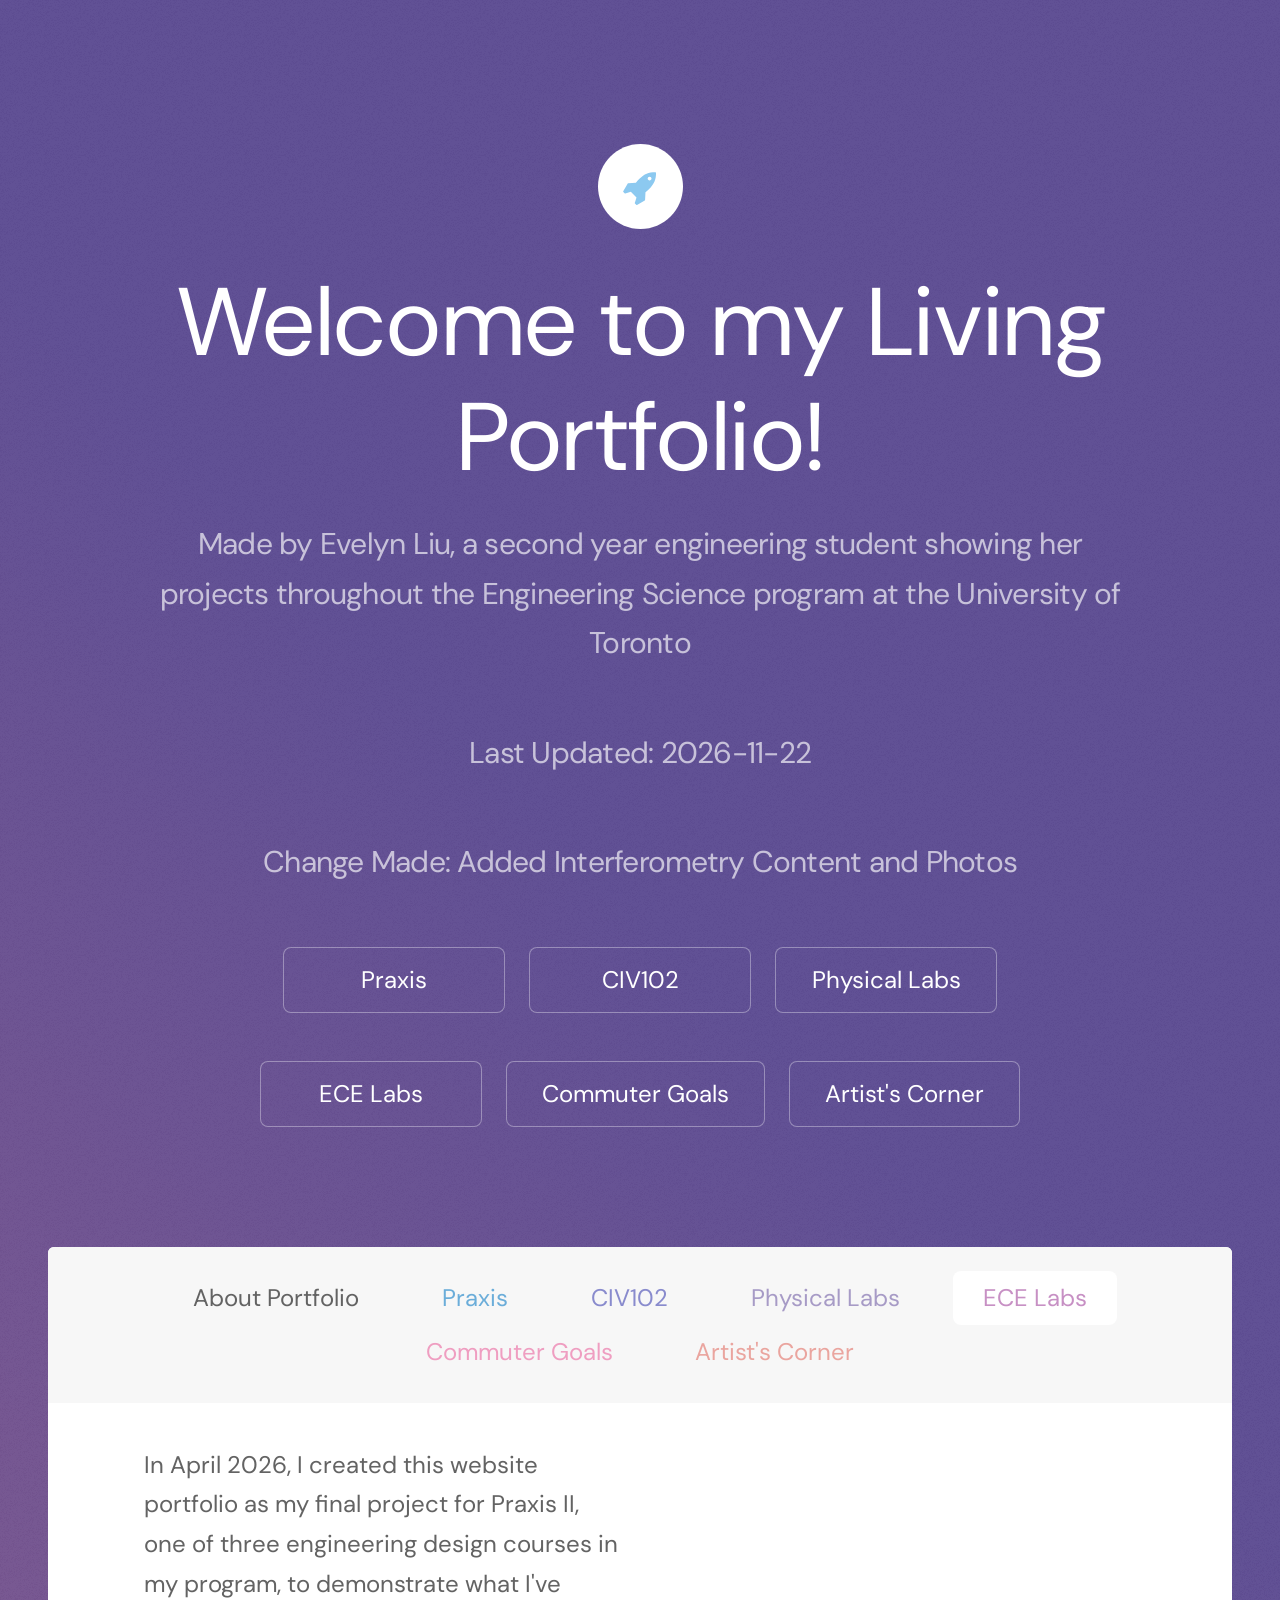
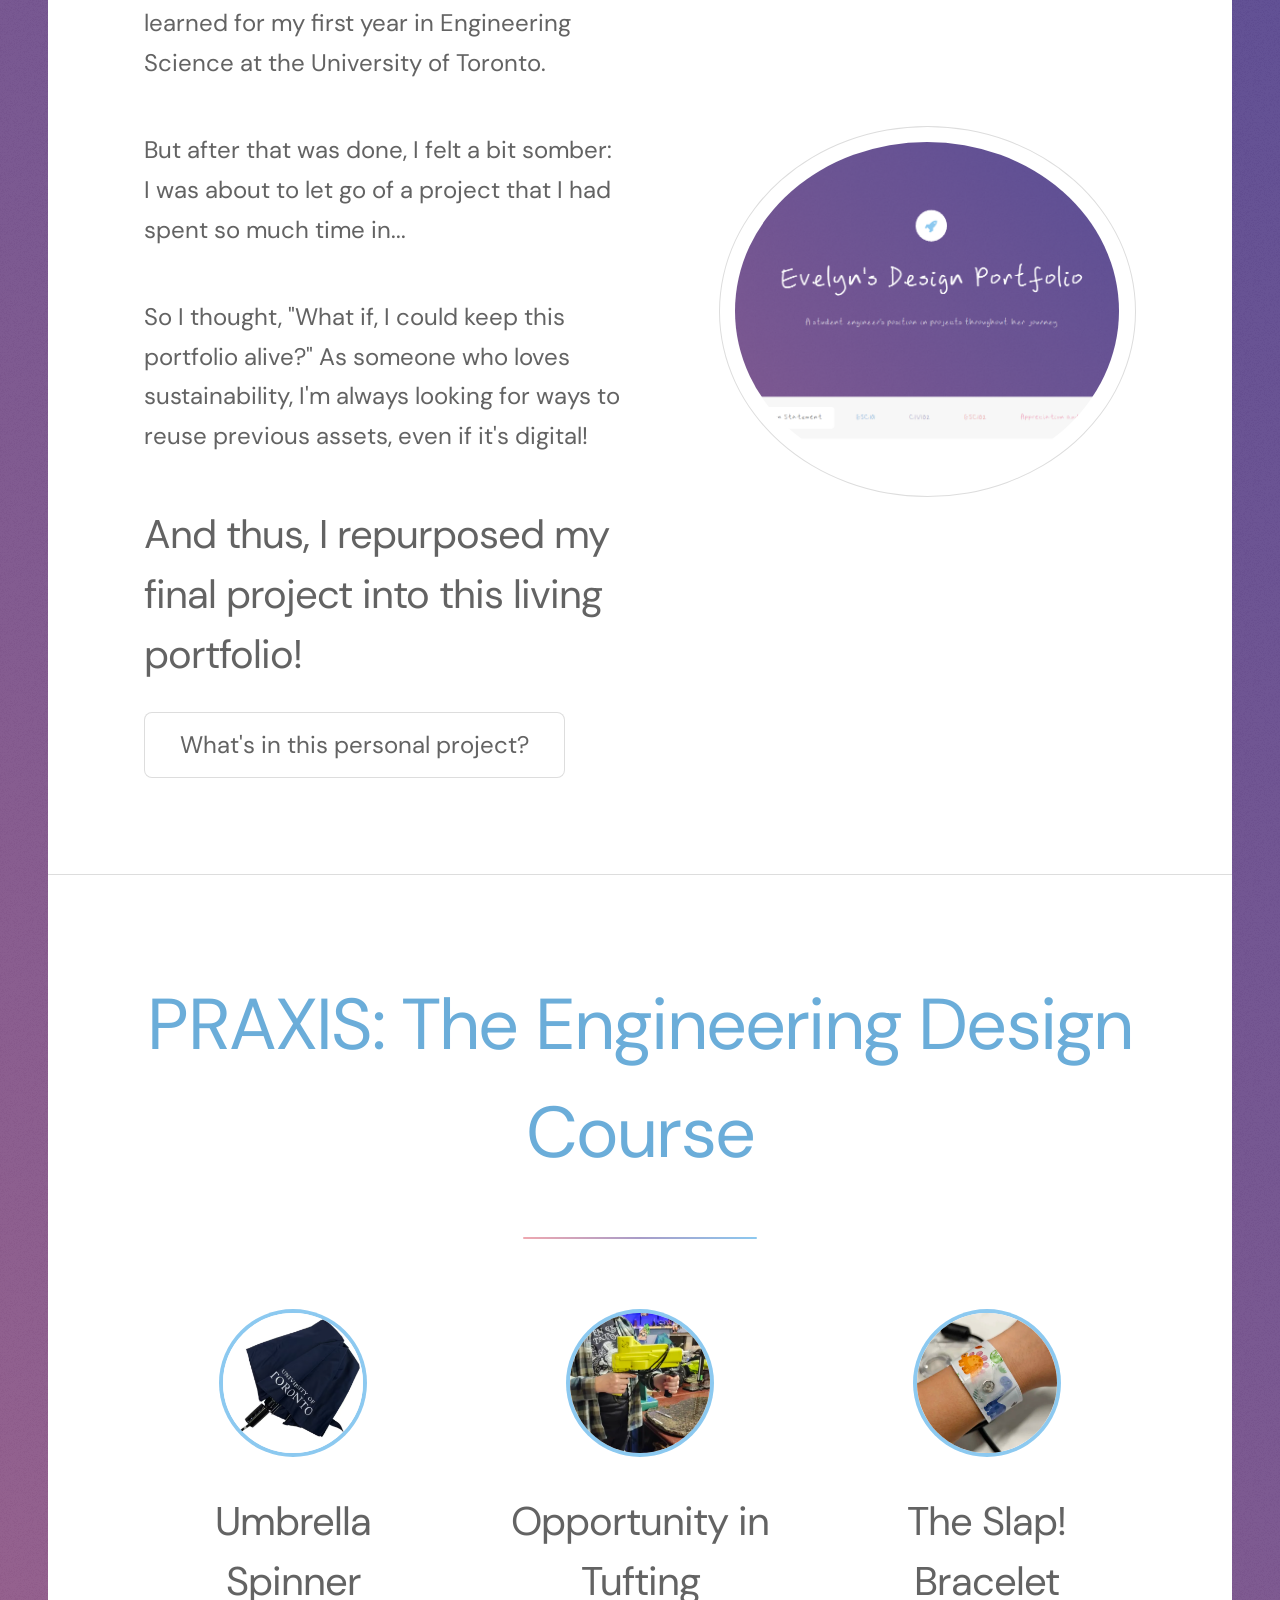
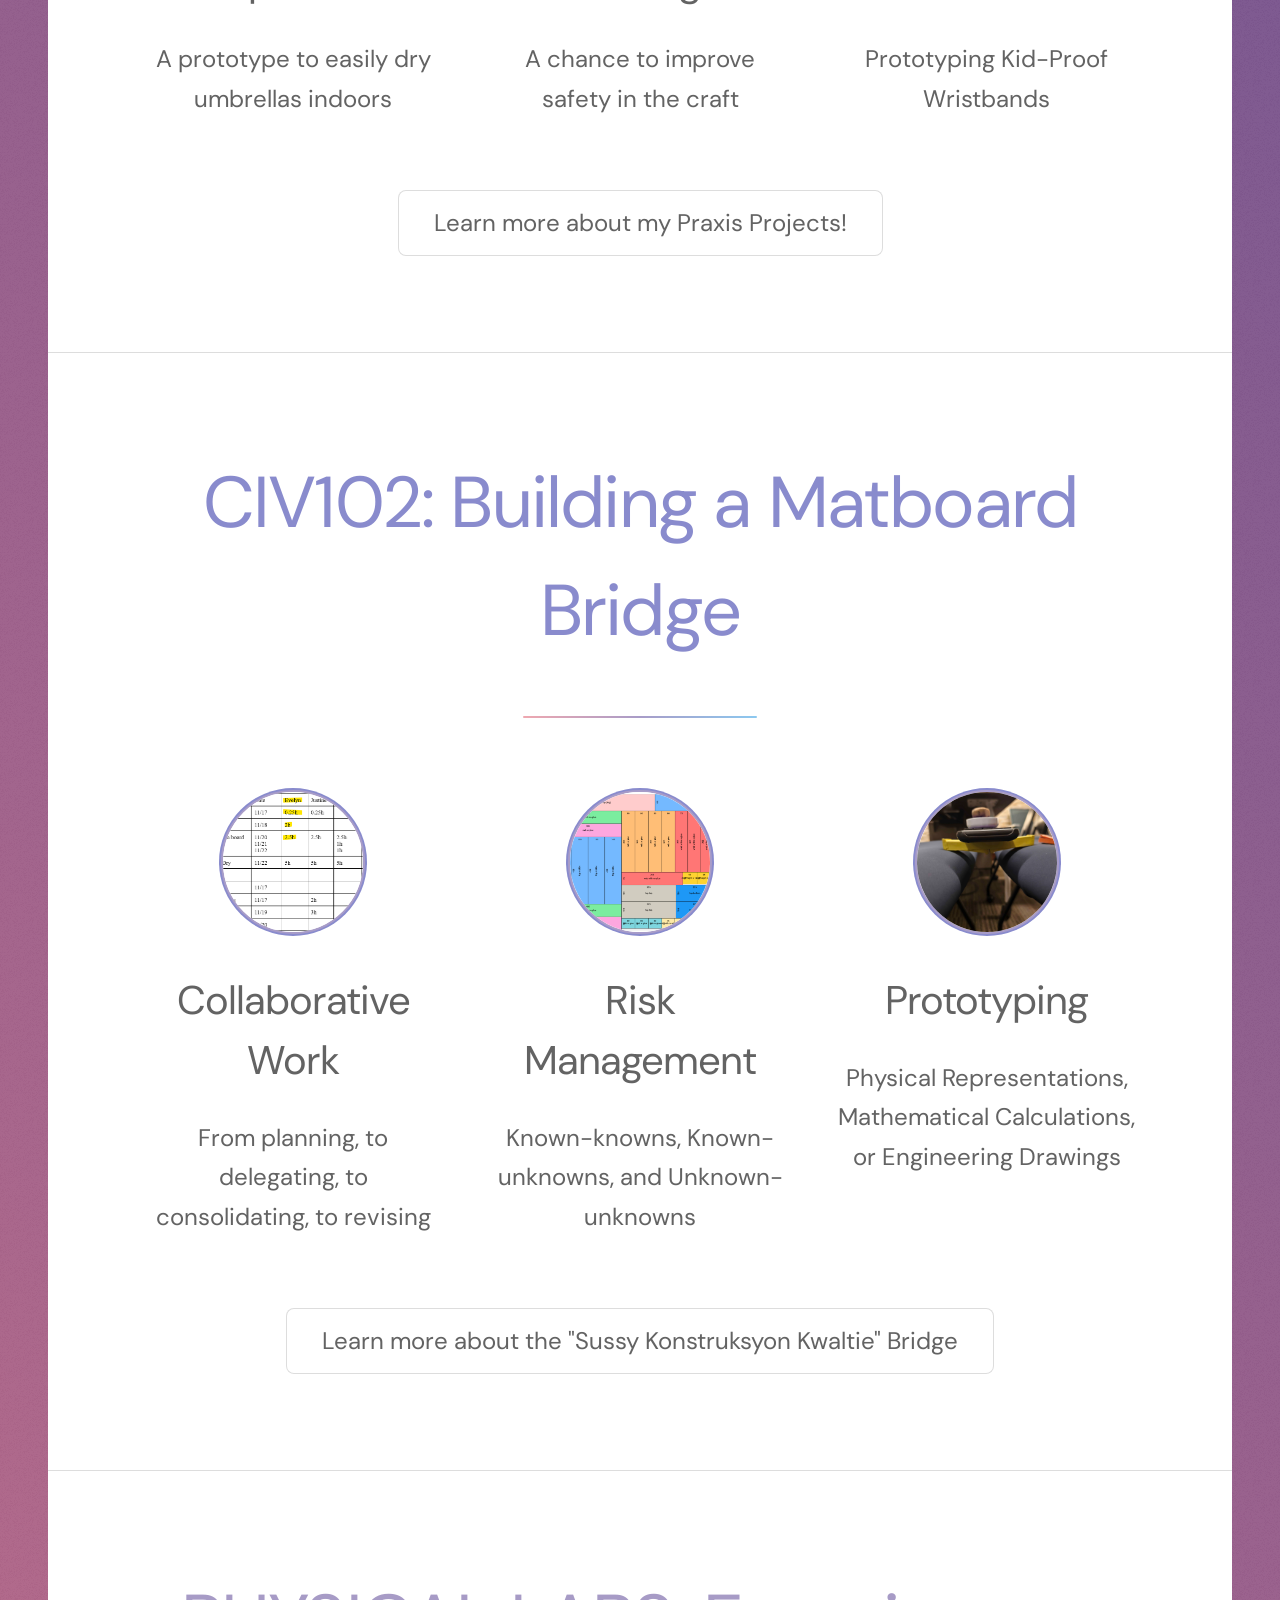
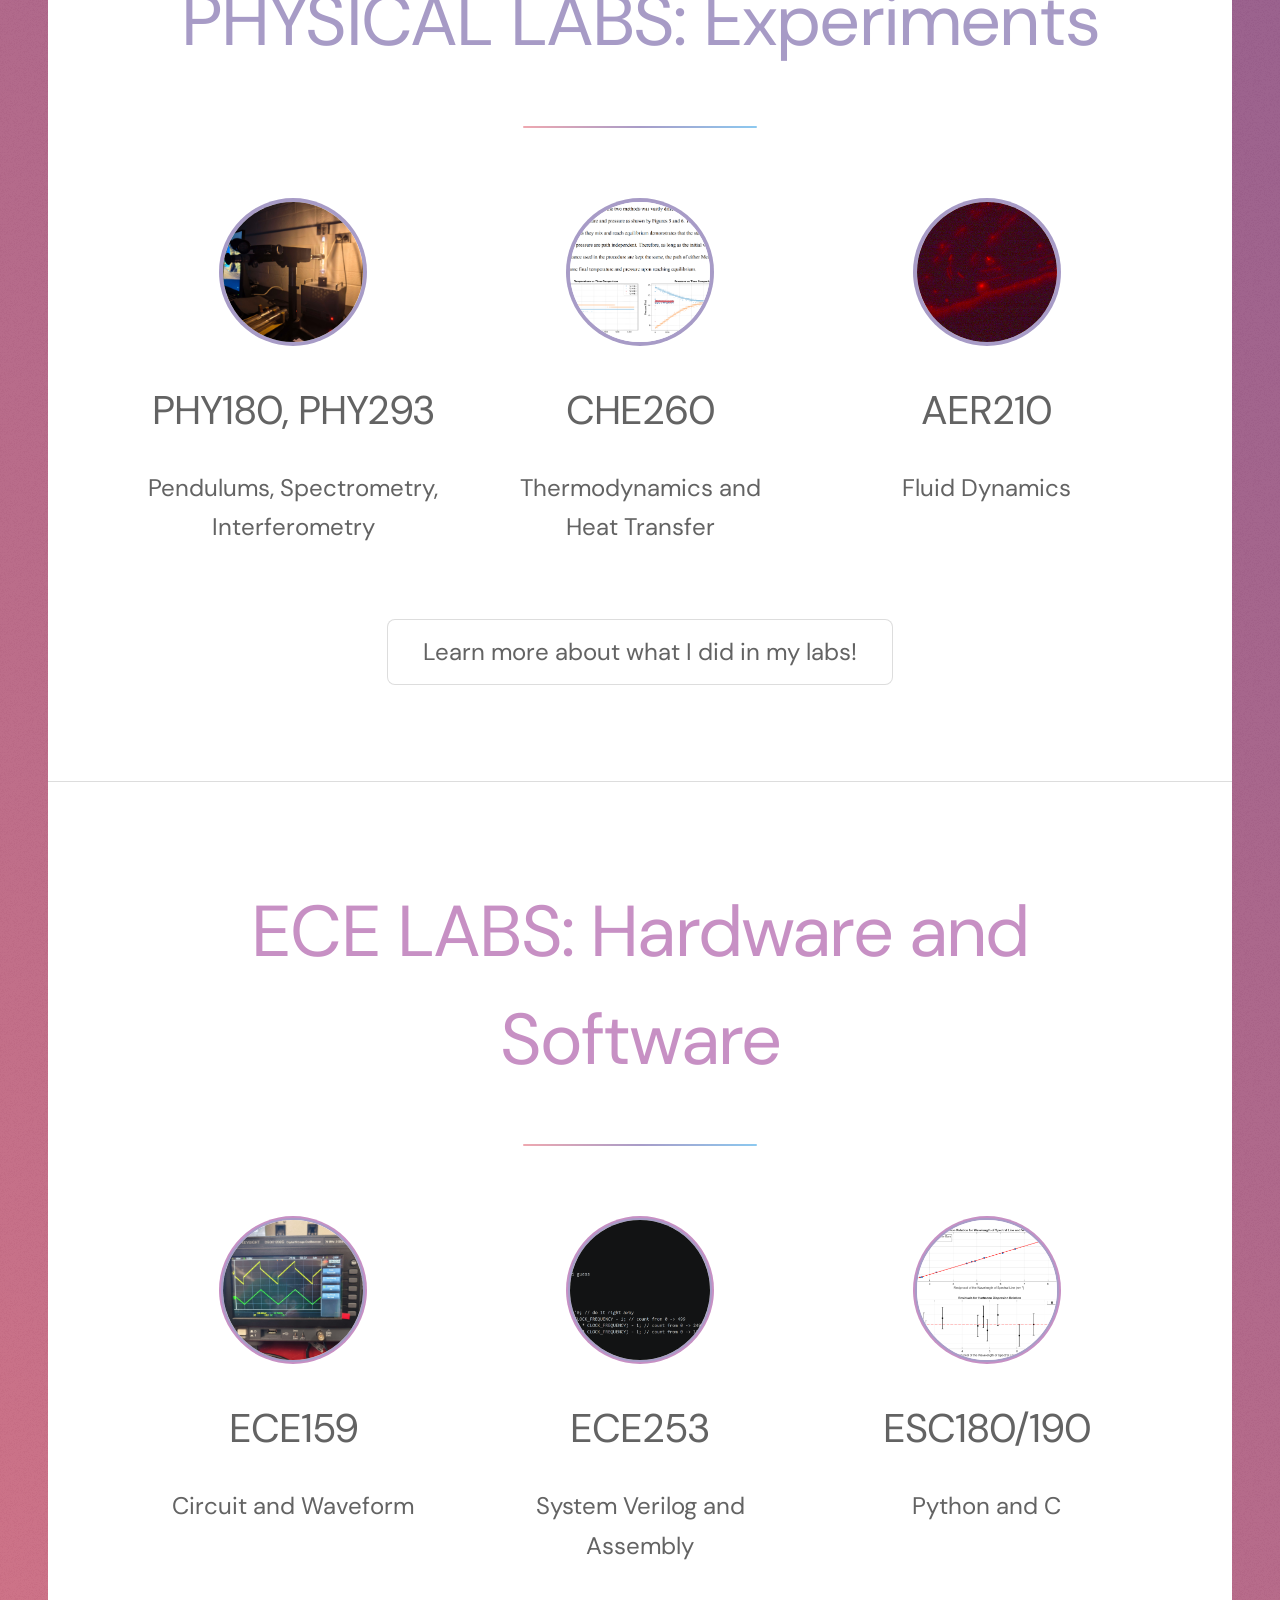
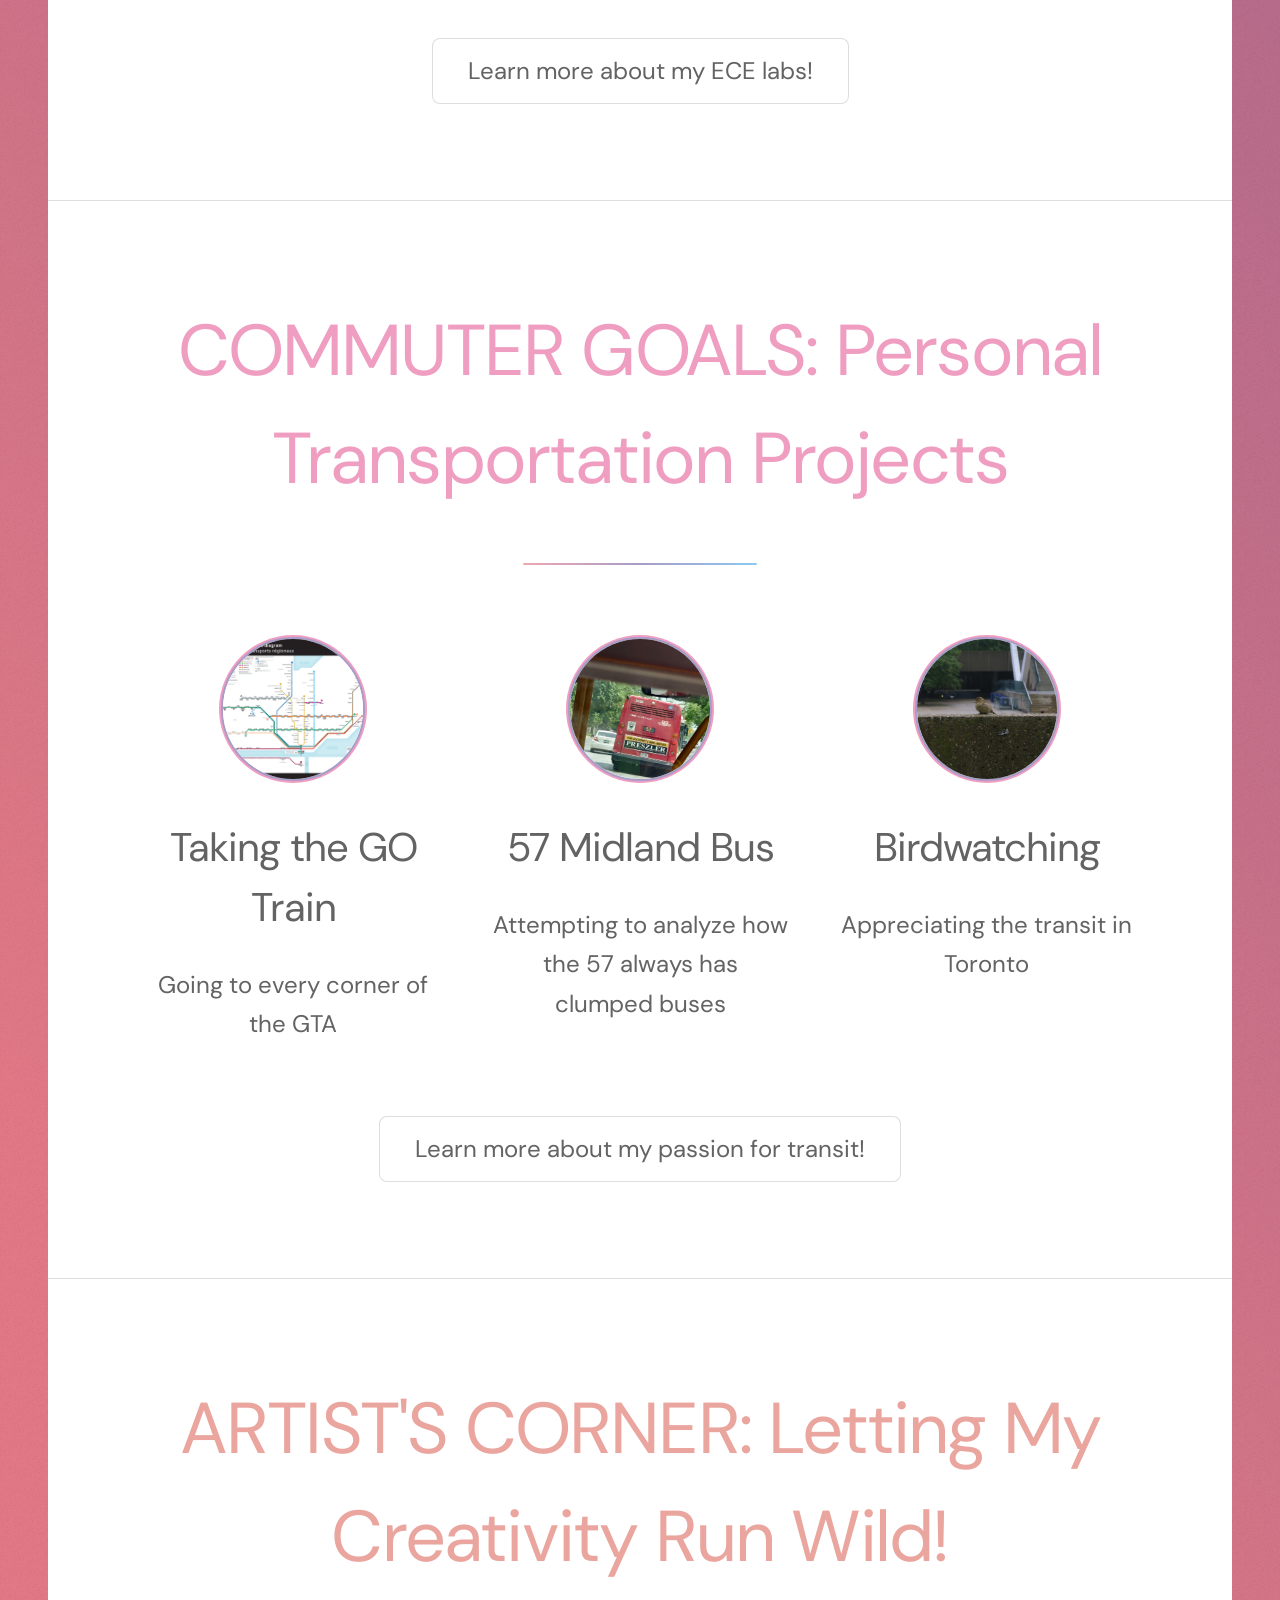
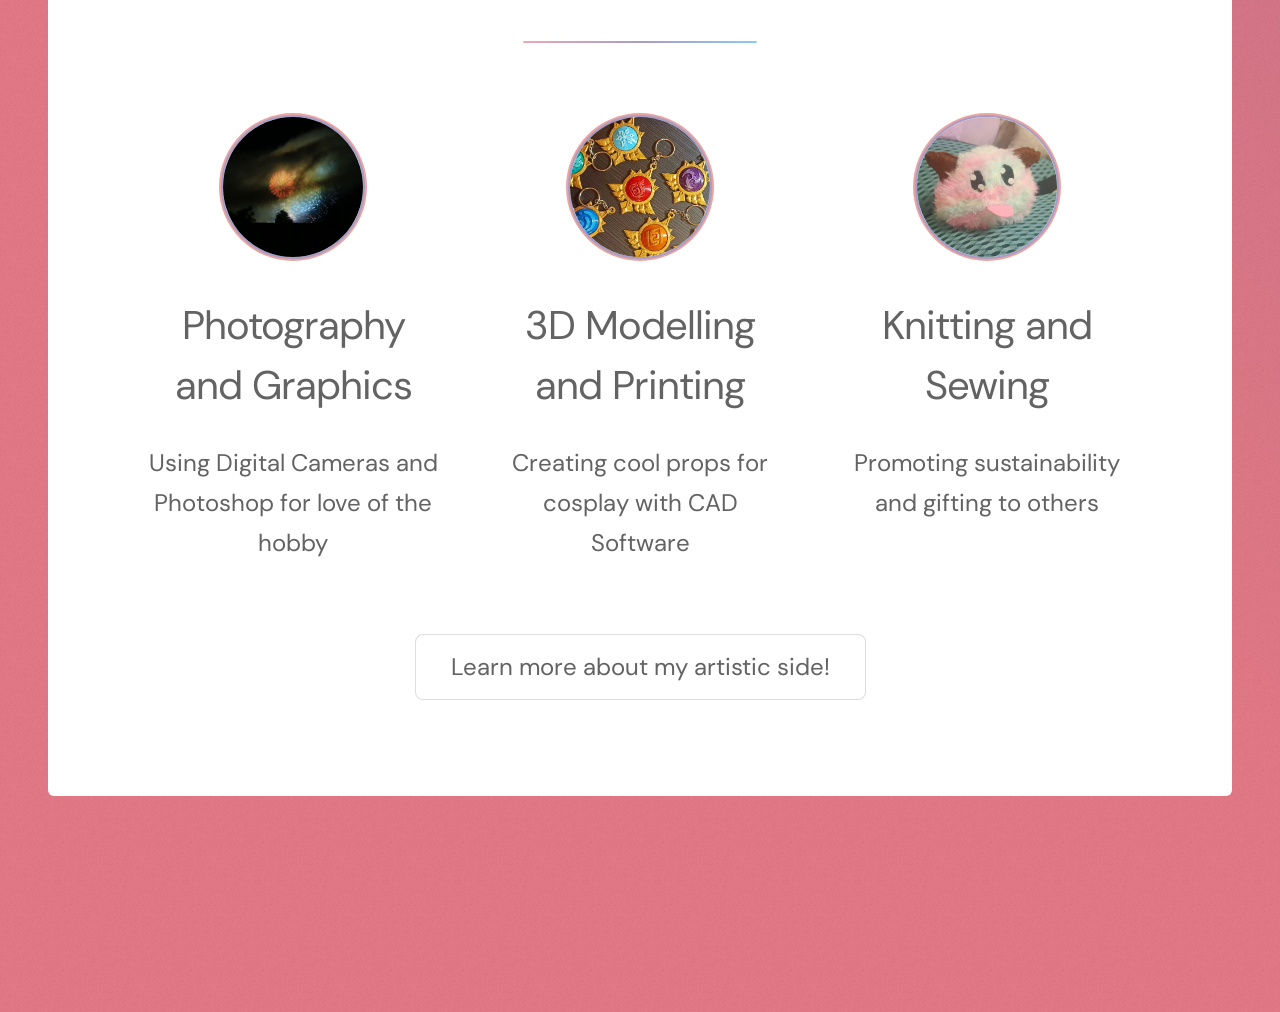
==== commit 31016e88: "Update index.html Fixed some spelling mistakes..." ====
--- a/index.html
+++ b/index.html
@@ -114,10 +114,10 @@
 							<section id="intro" class="main">
 								<div class="spotlight">
 									<div class="content">
-										<p>In April 2026, I created this website portfolio as my final project for Praxix II, one of three engineering design courses in my program, to demonstrate what I've learned for my first year in Engineering Science at the University of Toronto.</p>
+										<p>In April 2026, I created this website portfolio as my final project for Praxis II, one of three engineering design courses in my program, to demonstrate what I've learned for my first year in Engineering Science at the University of Toronto.</p>
 										<p>But after that was done, I felt a bit somber: I was about to let go of a project that I had spent so much time in...</span></p>
 										<p>So I thought, "What if, I could keep this portfolio alive?" As someone who loves sustainability, I'm always looking for ways to reuse previous assets, even if it's digital!</p>
-										<h3>And thus, I repurposed by final project into this living portfolio!</h3>
+										<h3>And thus, I repurposed my final project into this living portfolio!</h3>
 										<ul class="actions">
 											<li><a href="#first" class="button">What's in this personal project?</a></li>
 										</ul>
@@ -402,4 +402,4 @@
 			<script src="assets/js/main.js"></script>
 
 	</body>
-</html>+</html>
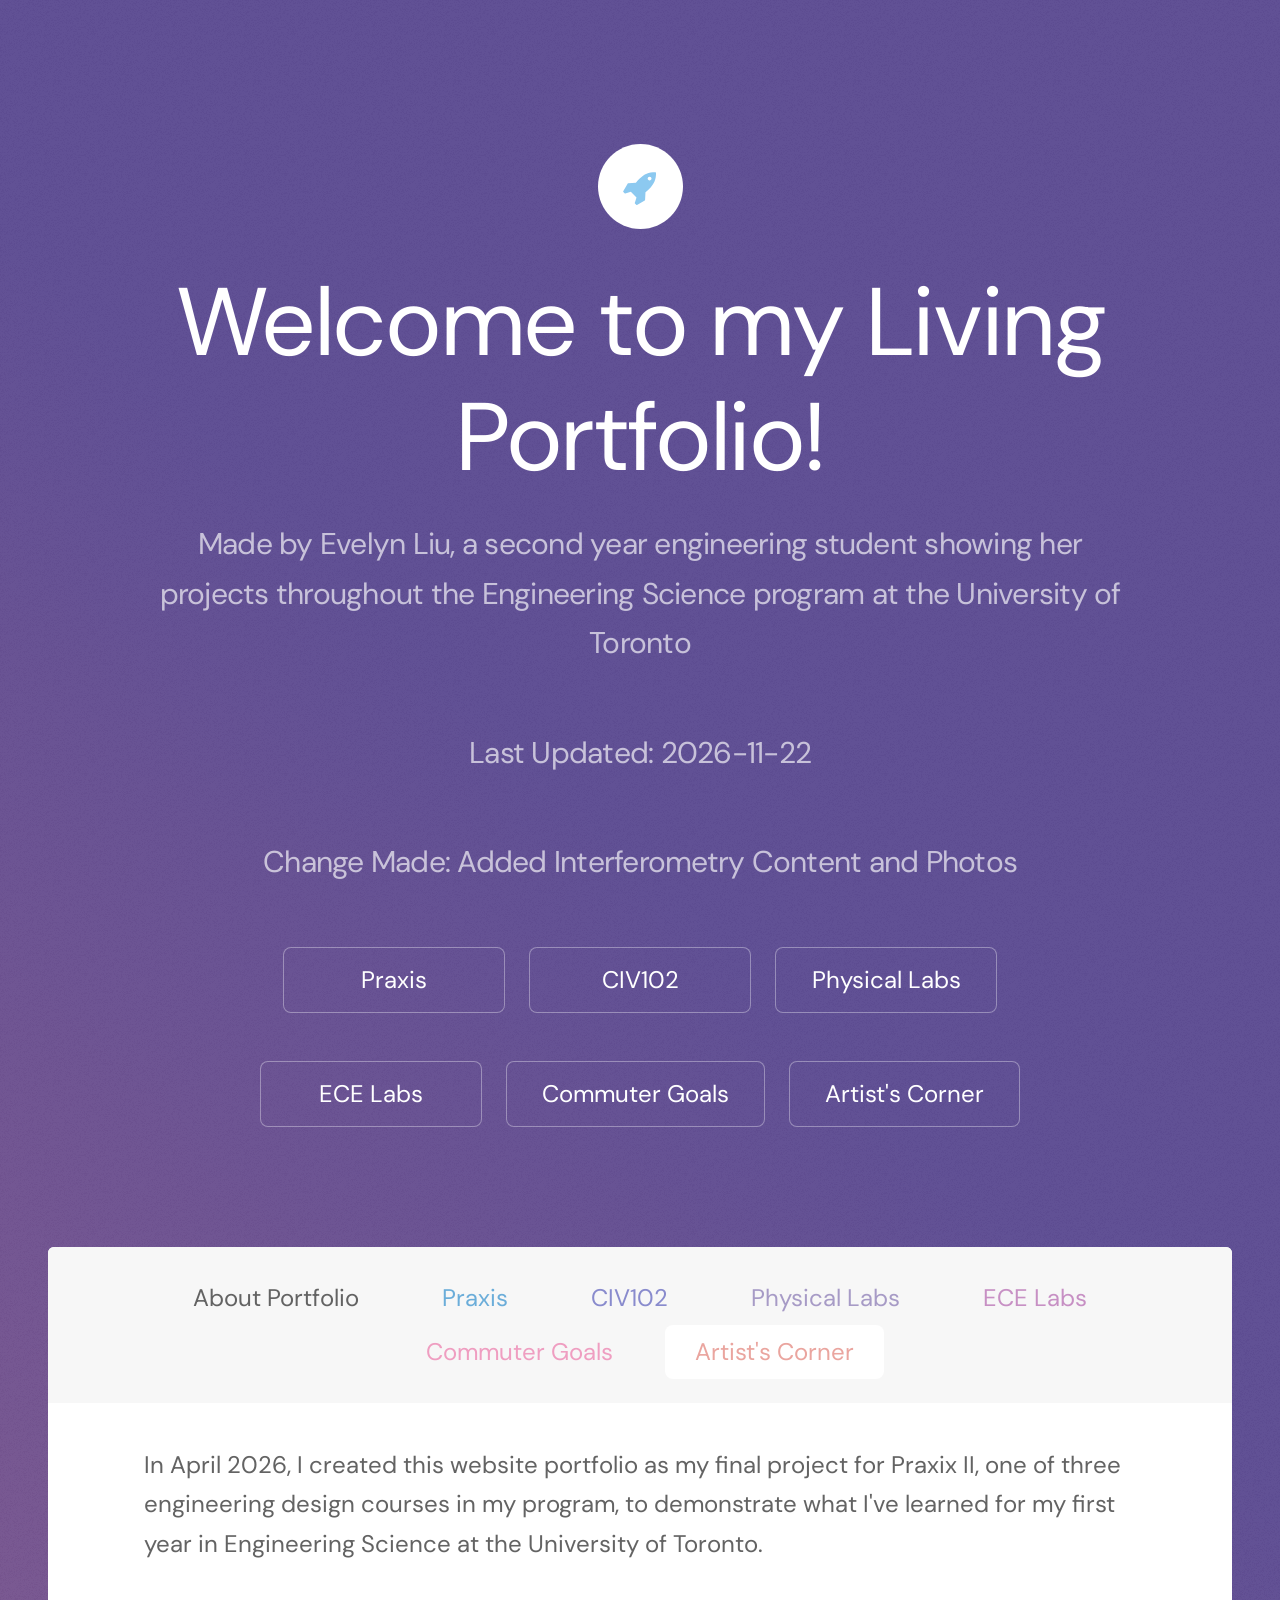
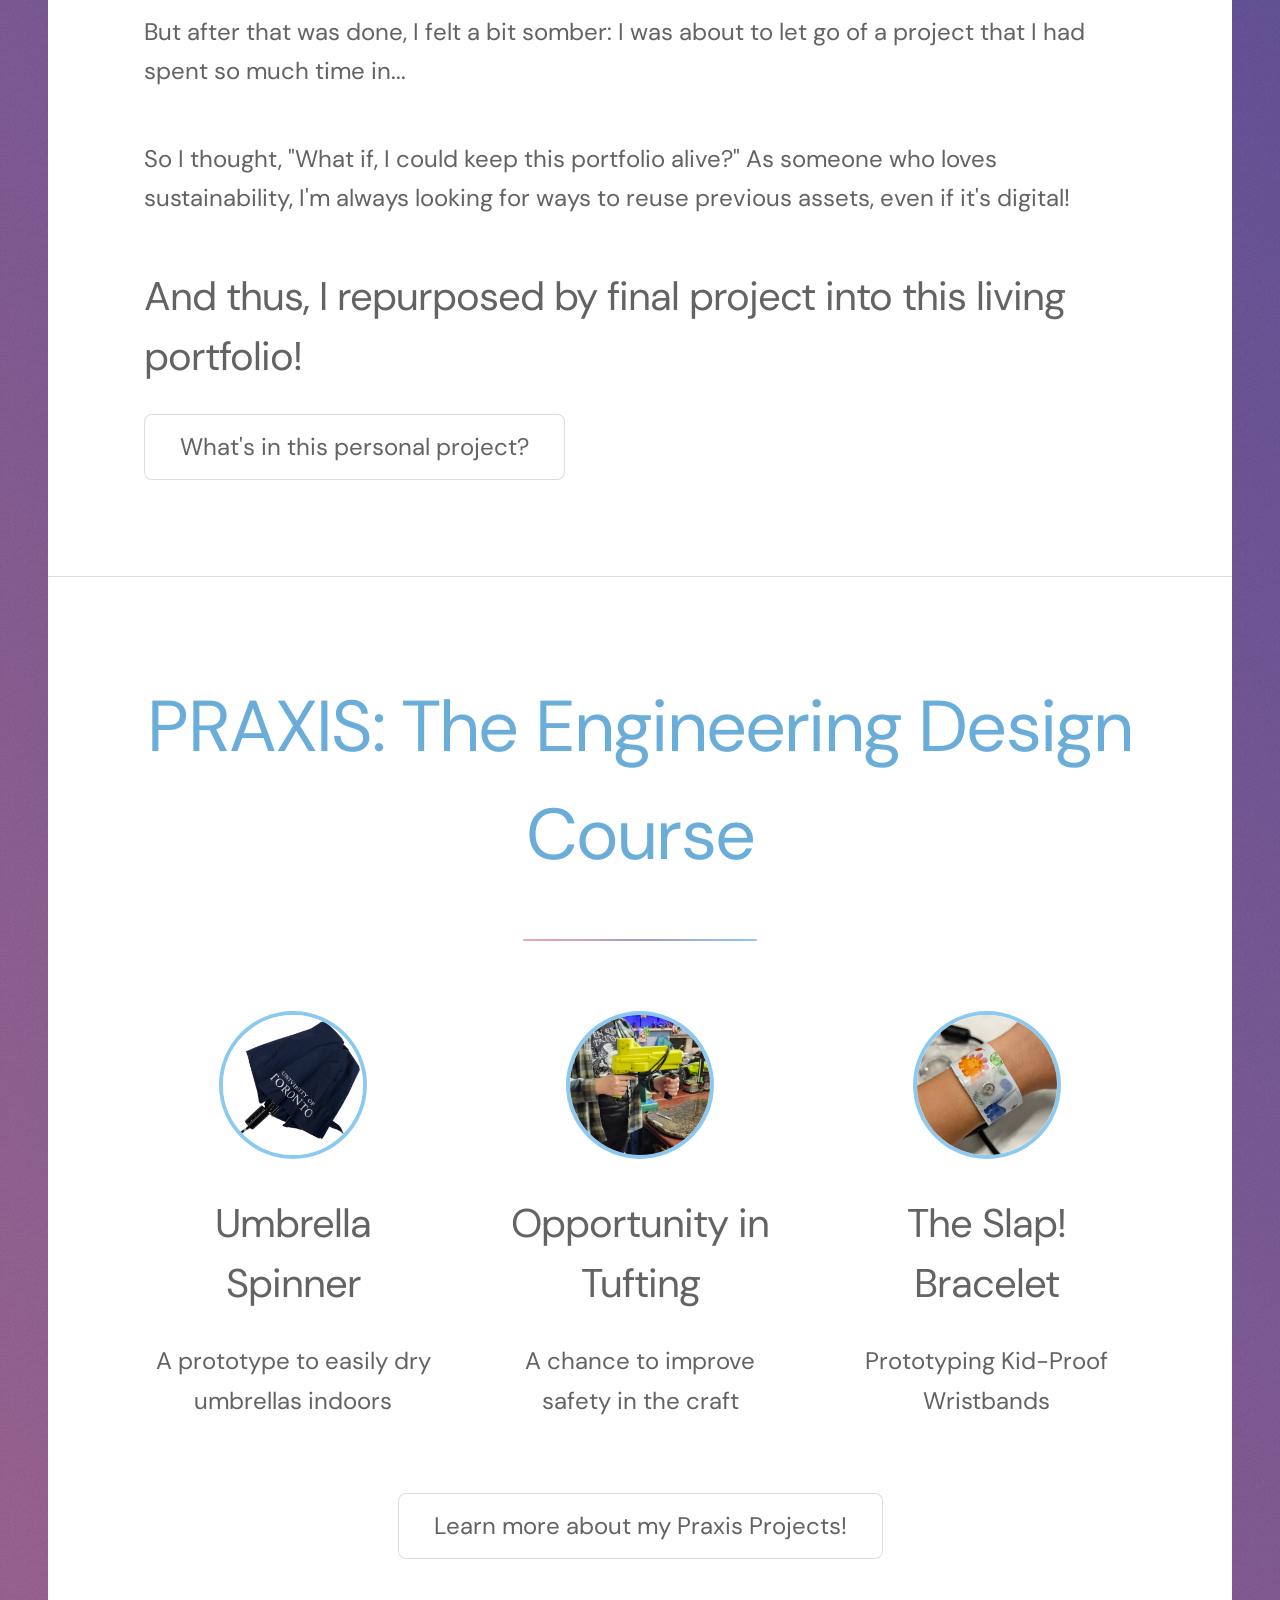
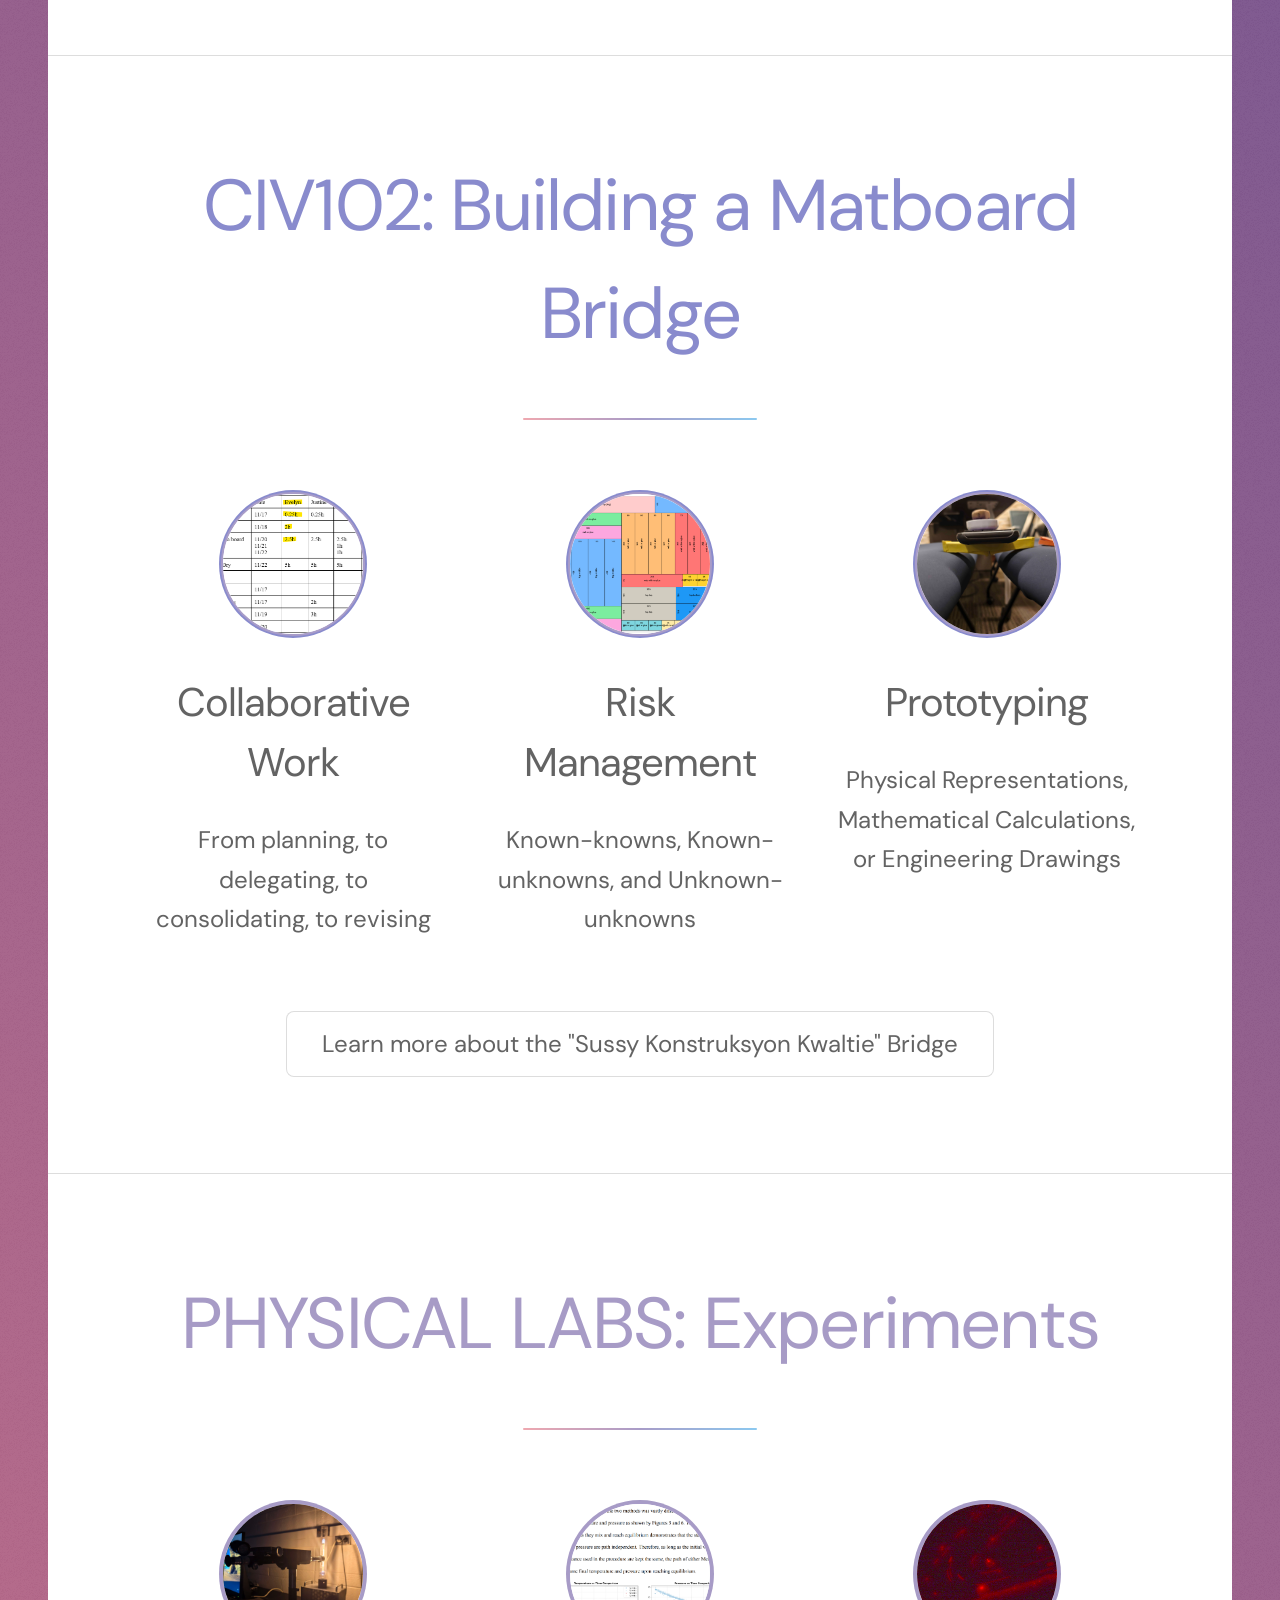
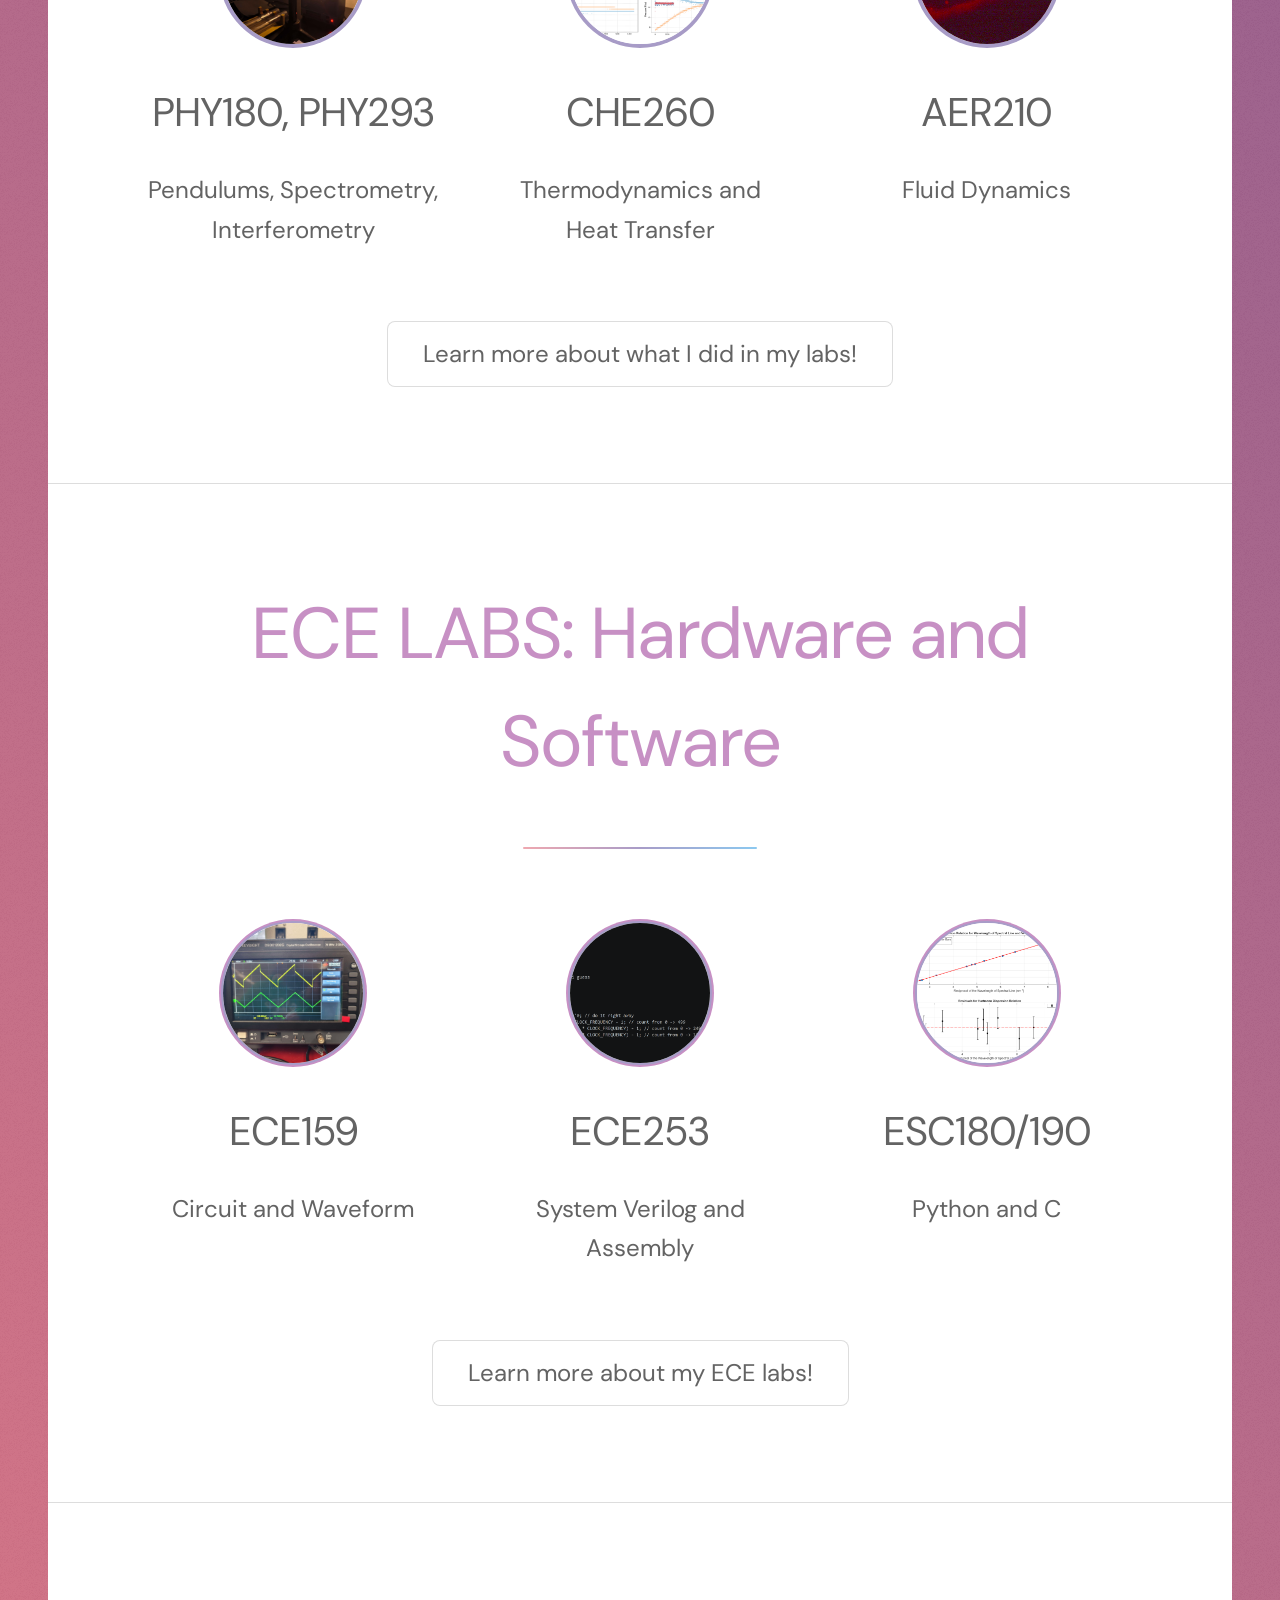
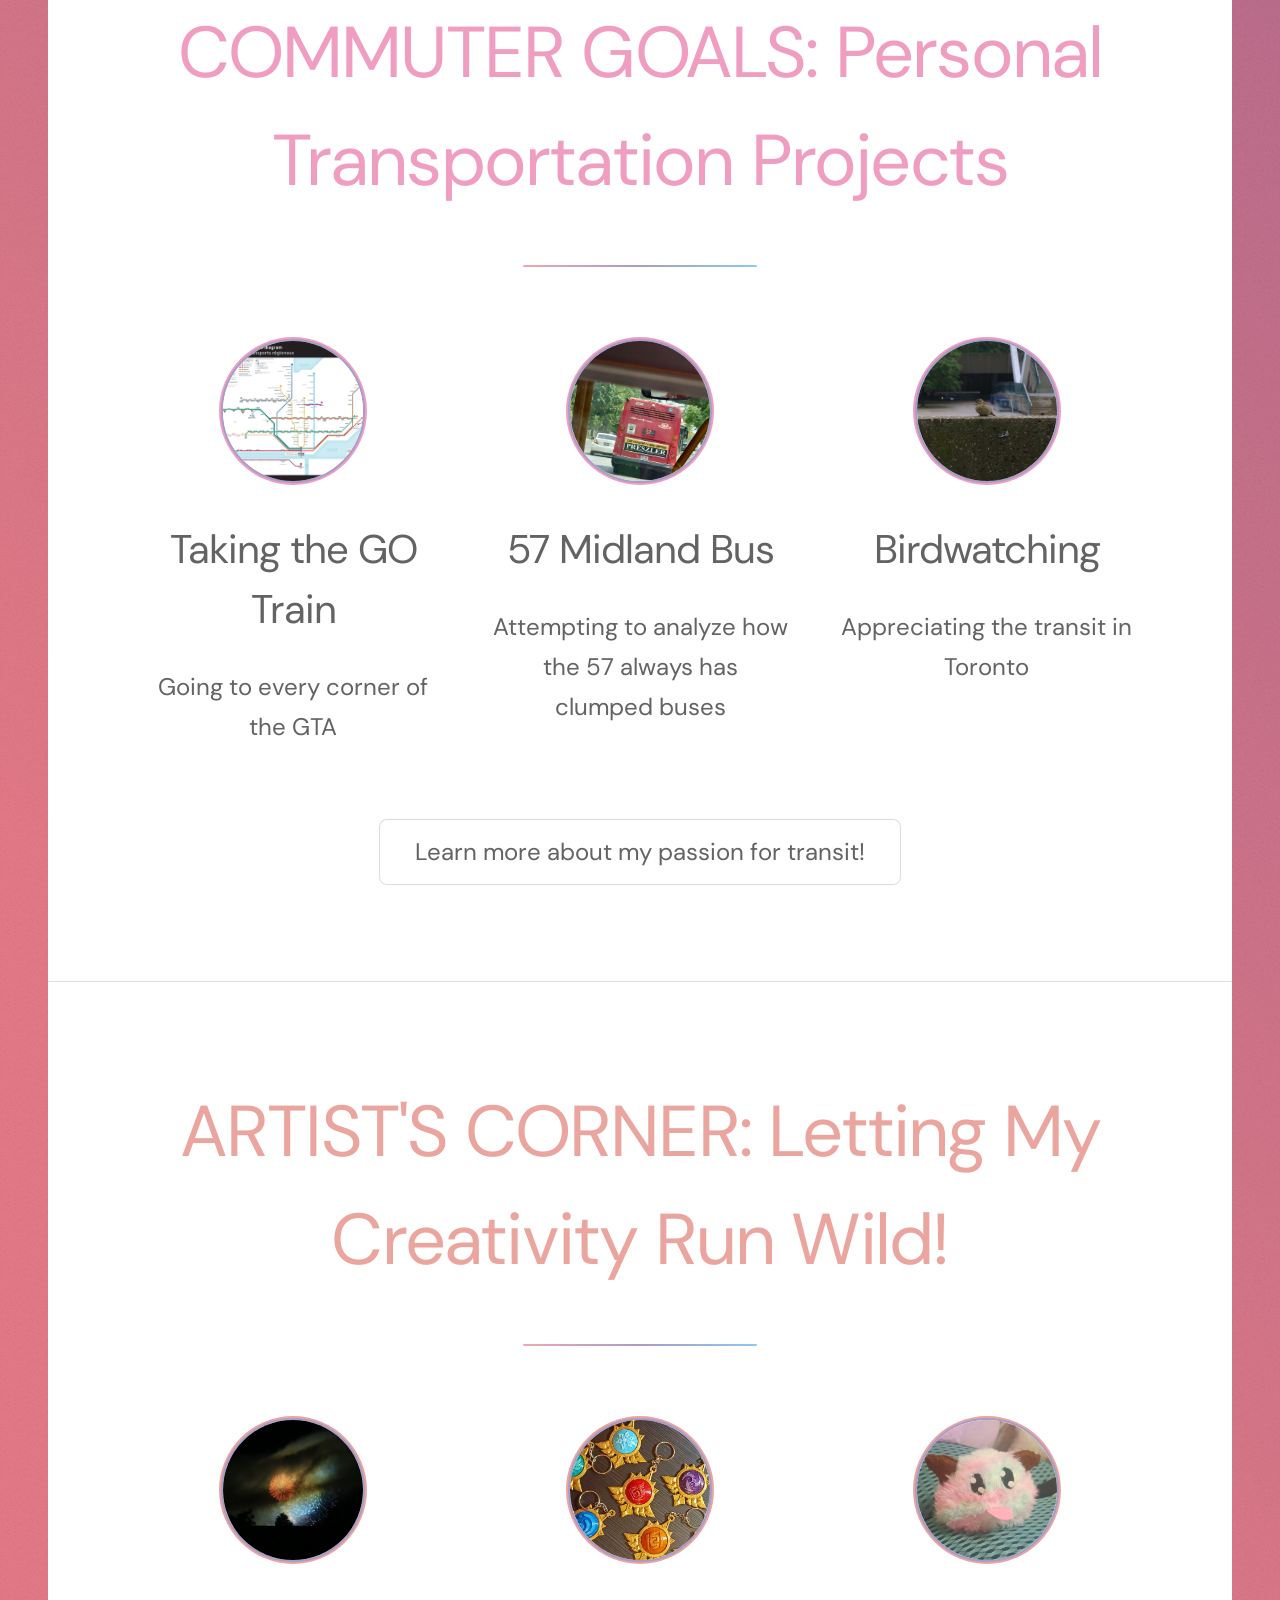
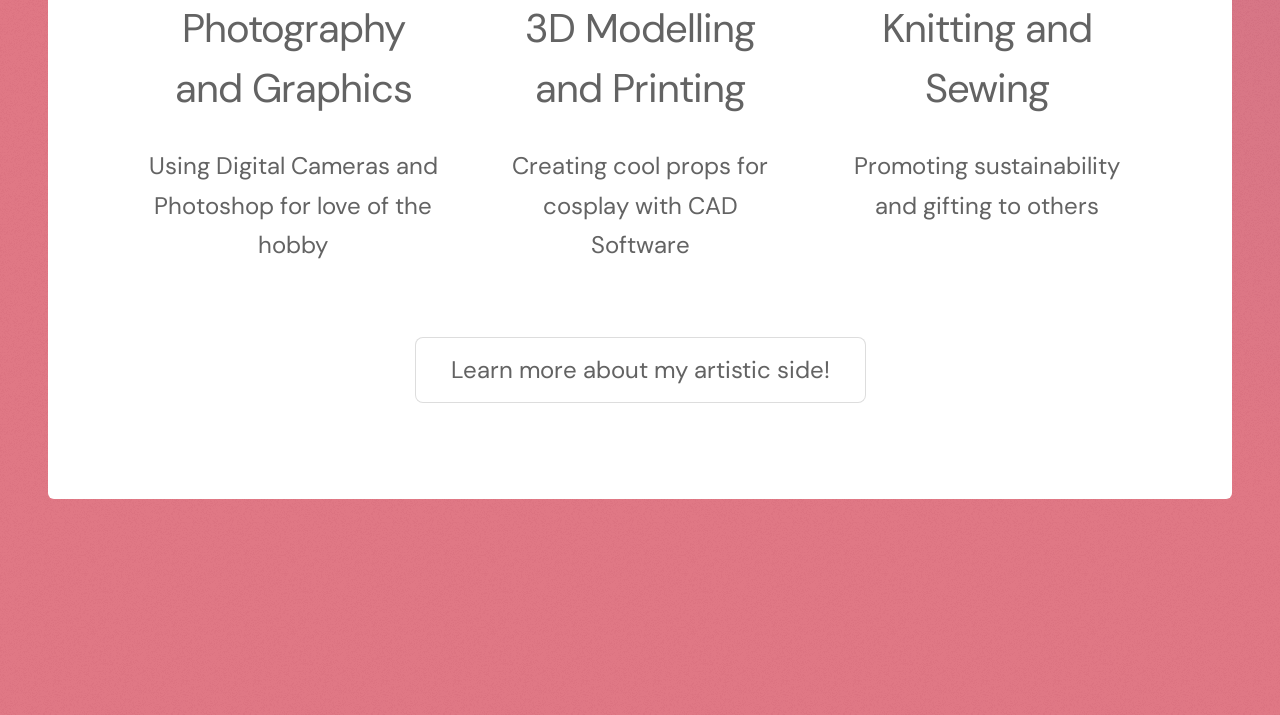
==== commit 2417410b: "Fixed visual bugs on homescreen" ====
--- a/index.html
+++ b/index.html
@@ -112,18 +112,13 @@
 
 						<!-- Introduction -->
 							<section id="intro" class="main">
-								<div class="spotlight">
-									<div class="content">
-										<p>In April 2026, I created this website portfolio as my final project for Praxis II, one of three engineering design courses in my program, to demonstrate what I've learned for my first year in Engineering Science at the University of Toronto.</p>
+										<p>In April 2026, I created this website portfolio as my final project for Praxix II, one of three engineering design courses in my program, to demonstrate what I've learned for my first year in Engineering Science at the University of Toronto.</p>
 										<p>But after that was done, I felt a bit somber: I was about to let go of a project that I had spent so much time in...</span></p>
 										<p>So I thought, "What if, I could keep this portfolio alive?" As someone who loves sustainability, I'm always looking for ways to reuse previous assets, even if it's digital!</p>
-										<h3>And thus, I repurposed my final project into this living portfolio!</h3>
+										<h3>And thus, I repurposed by final project into this living portfolio!</h3>
 										<ul class="actions">
 											<li><a href="#first" class="button">What's in this personal project?</a></li>
 										</ul>
-									</div>
-									<span class="image"><img src="images/oldportfolio.png" alt="" /></span>
-								</div>
 							</section>
 
 						<!-- First Section -->
@@ -402,4 +397,4 @@
 			<script src="assets/js/main.js"></script>
 
 	</body>
-</html>
+</html>
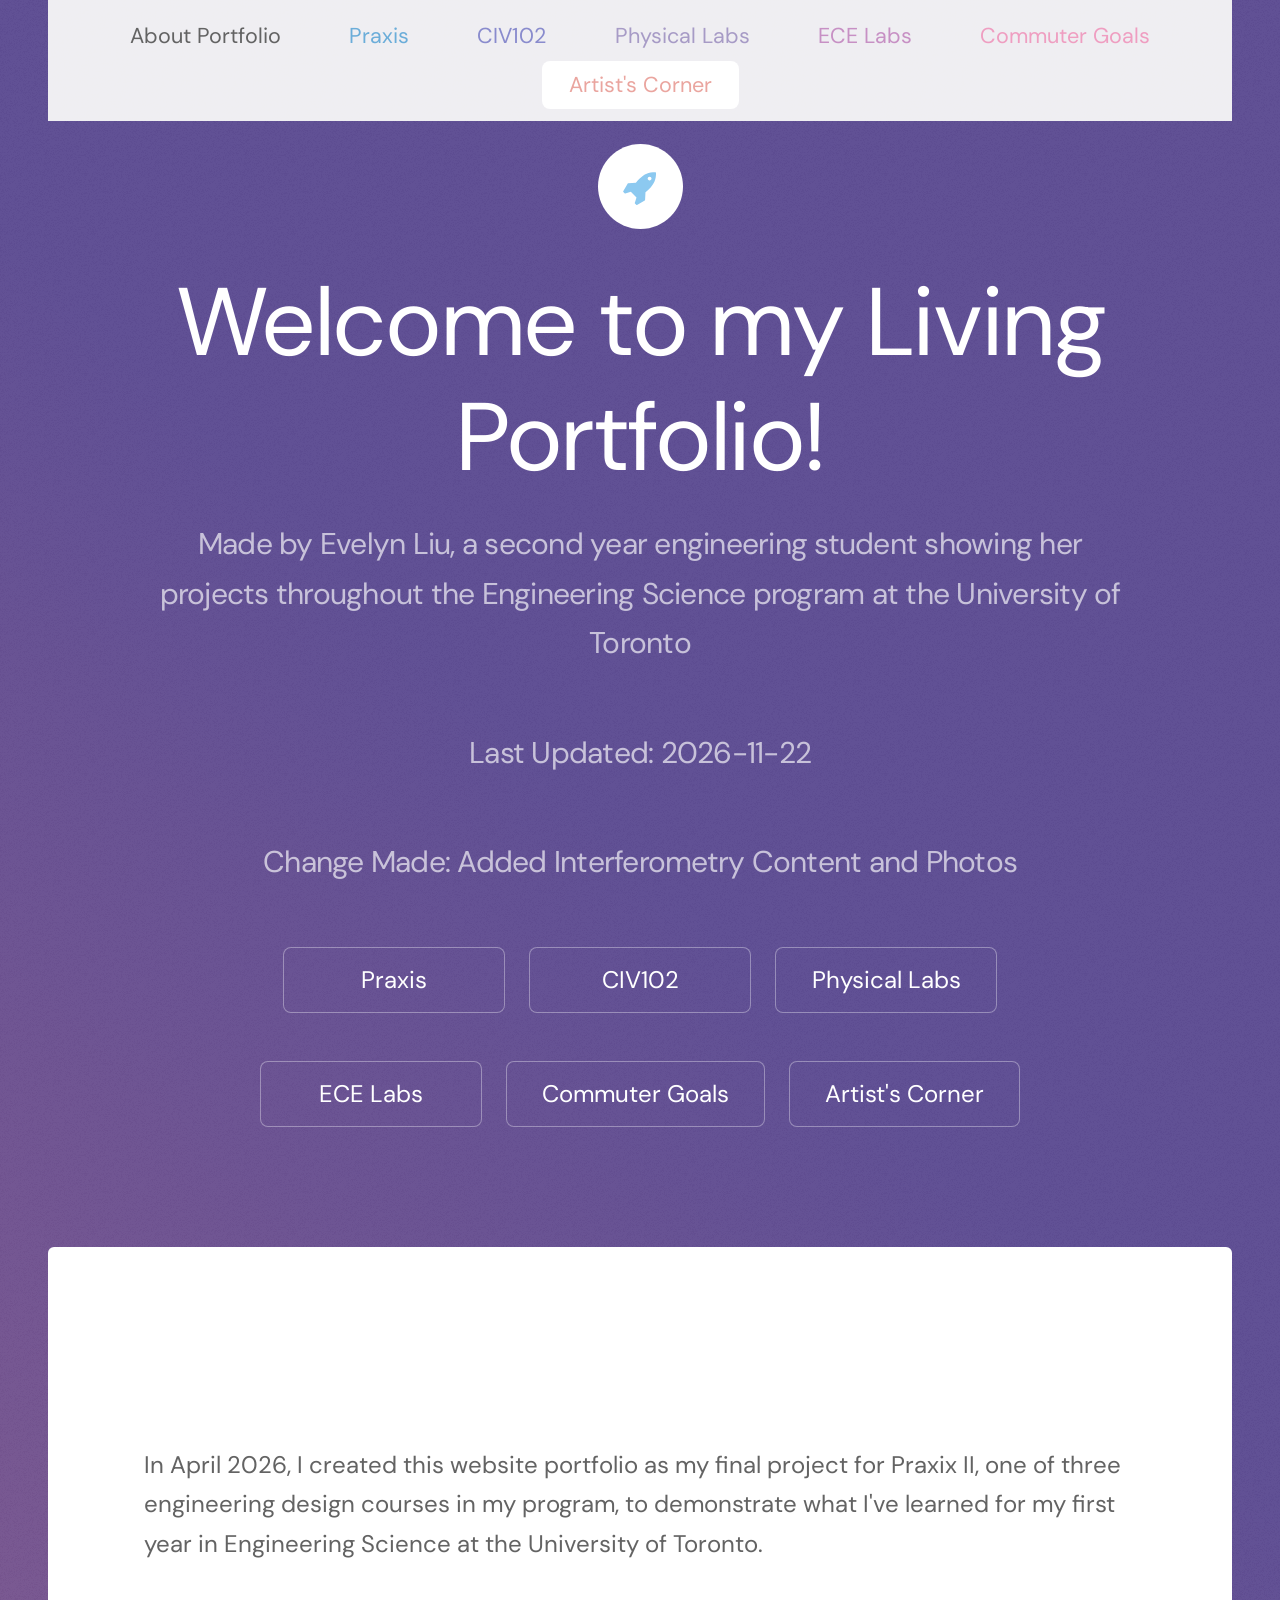
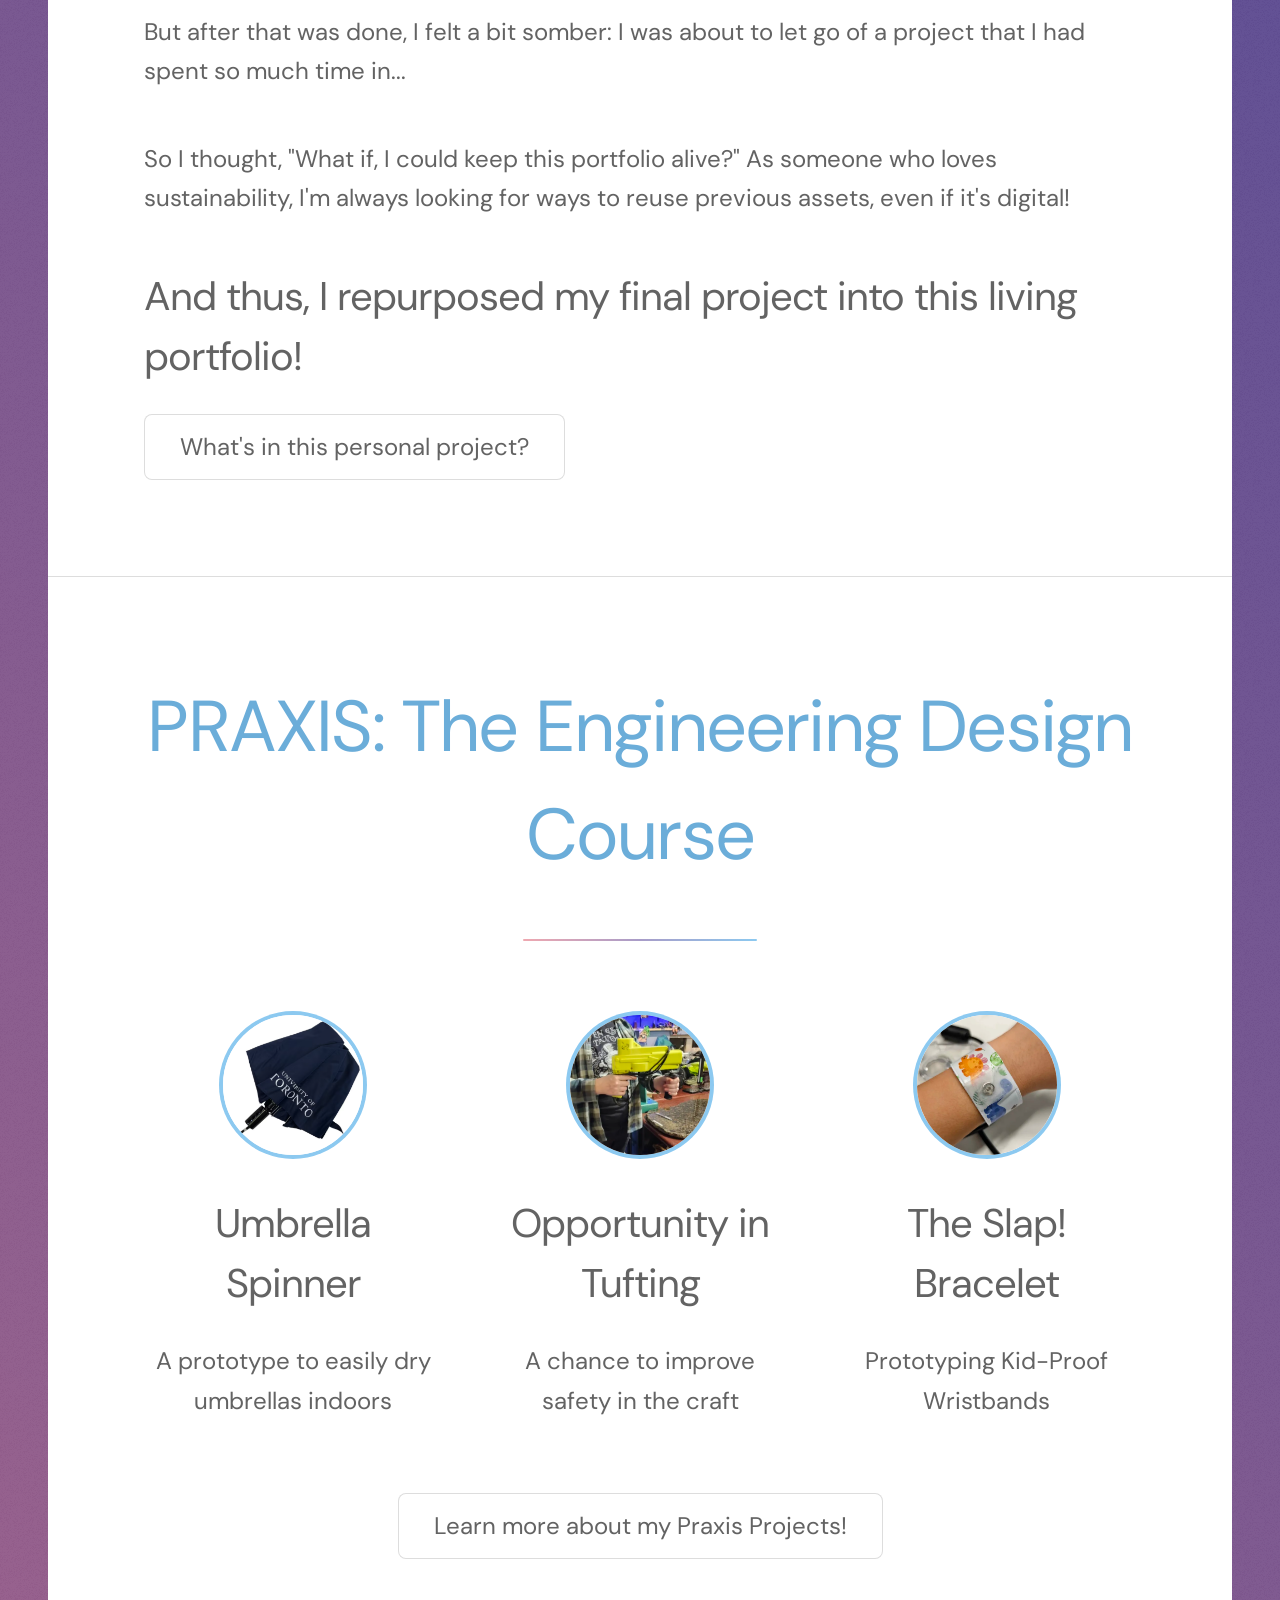
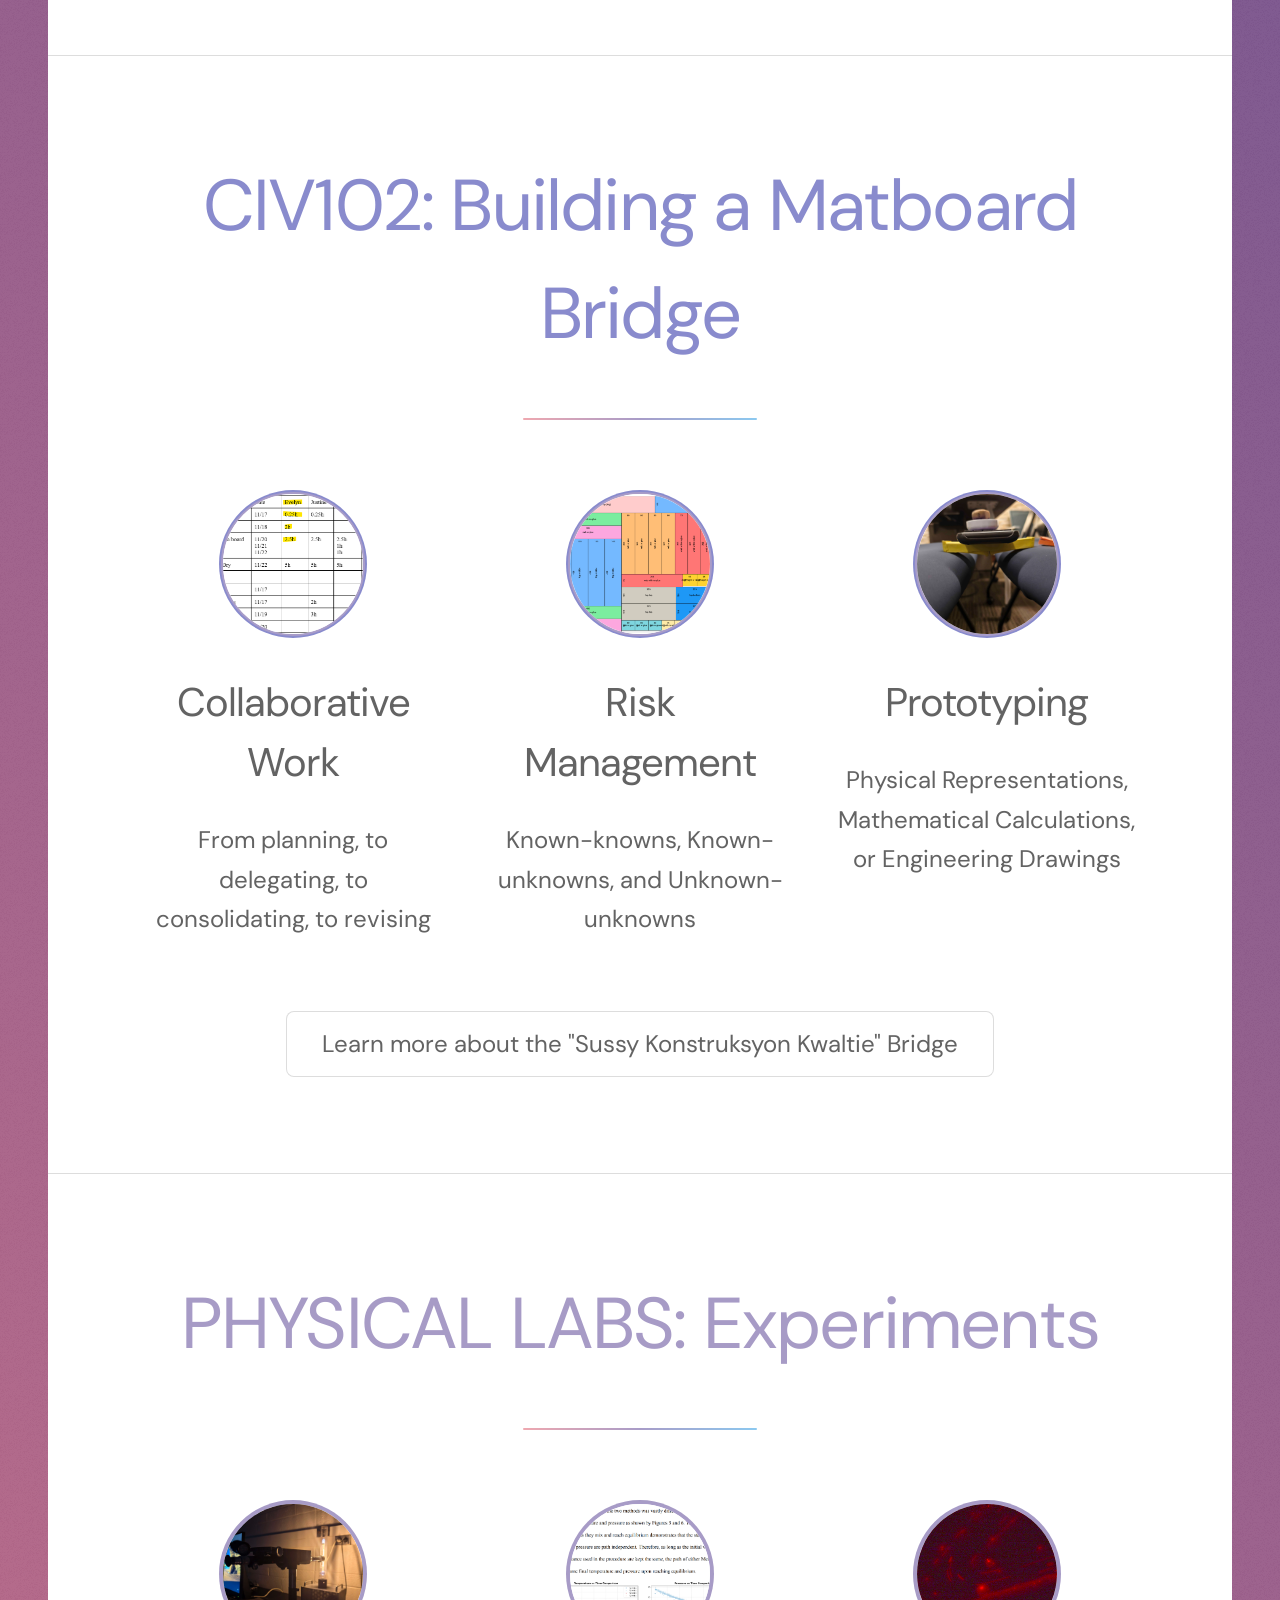
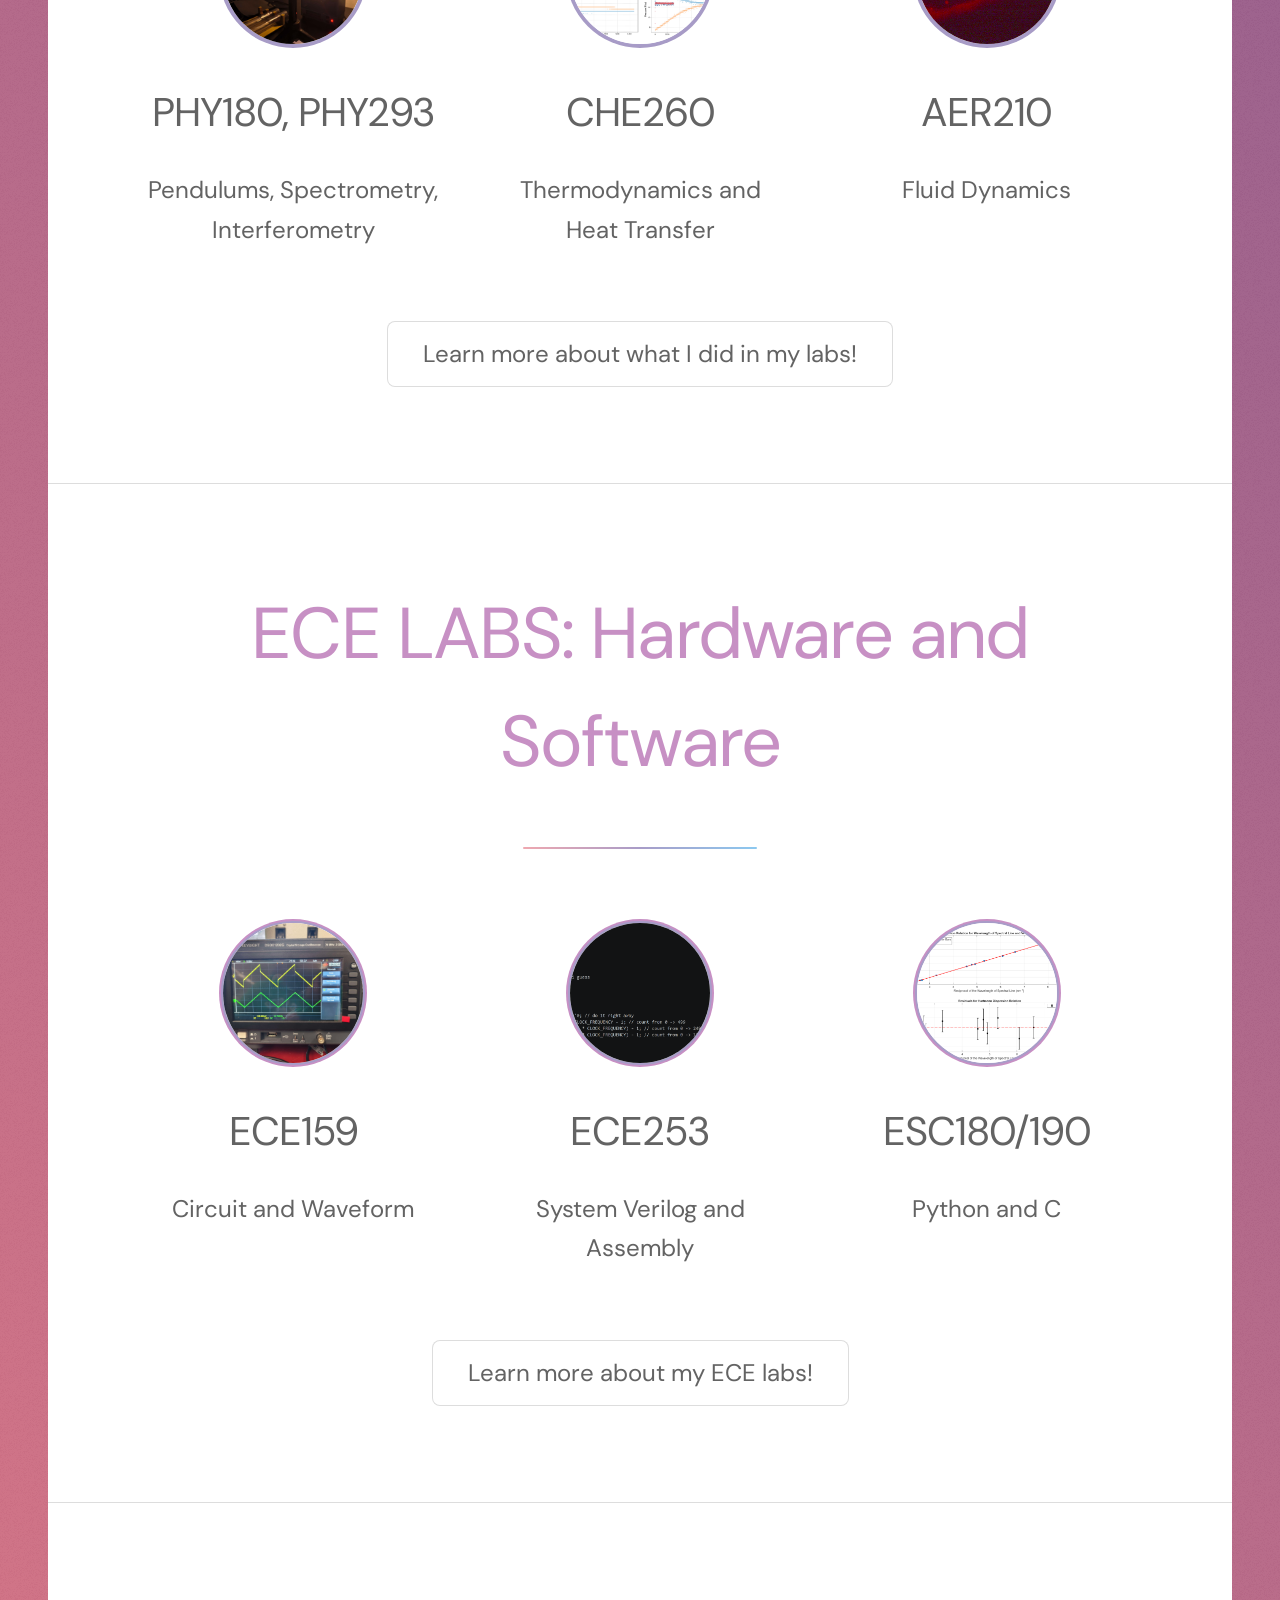
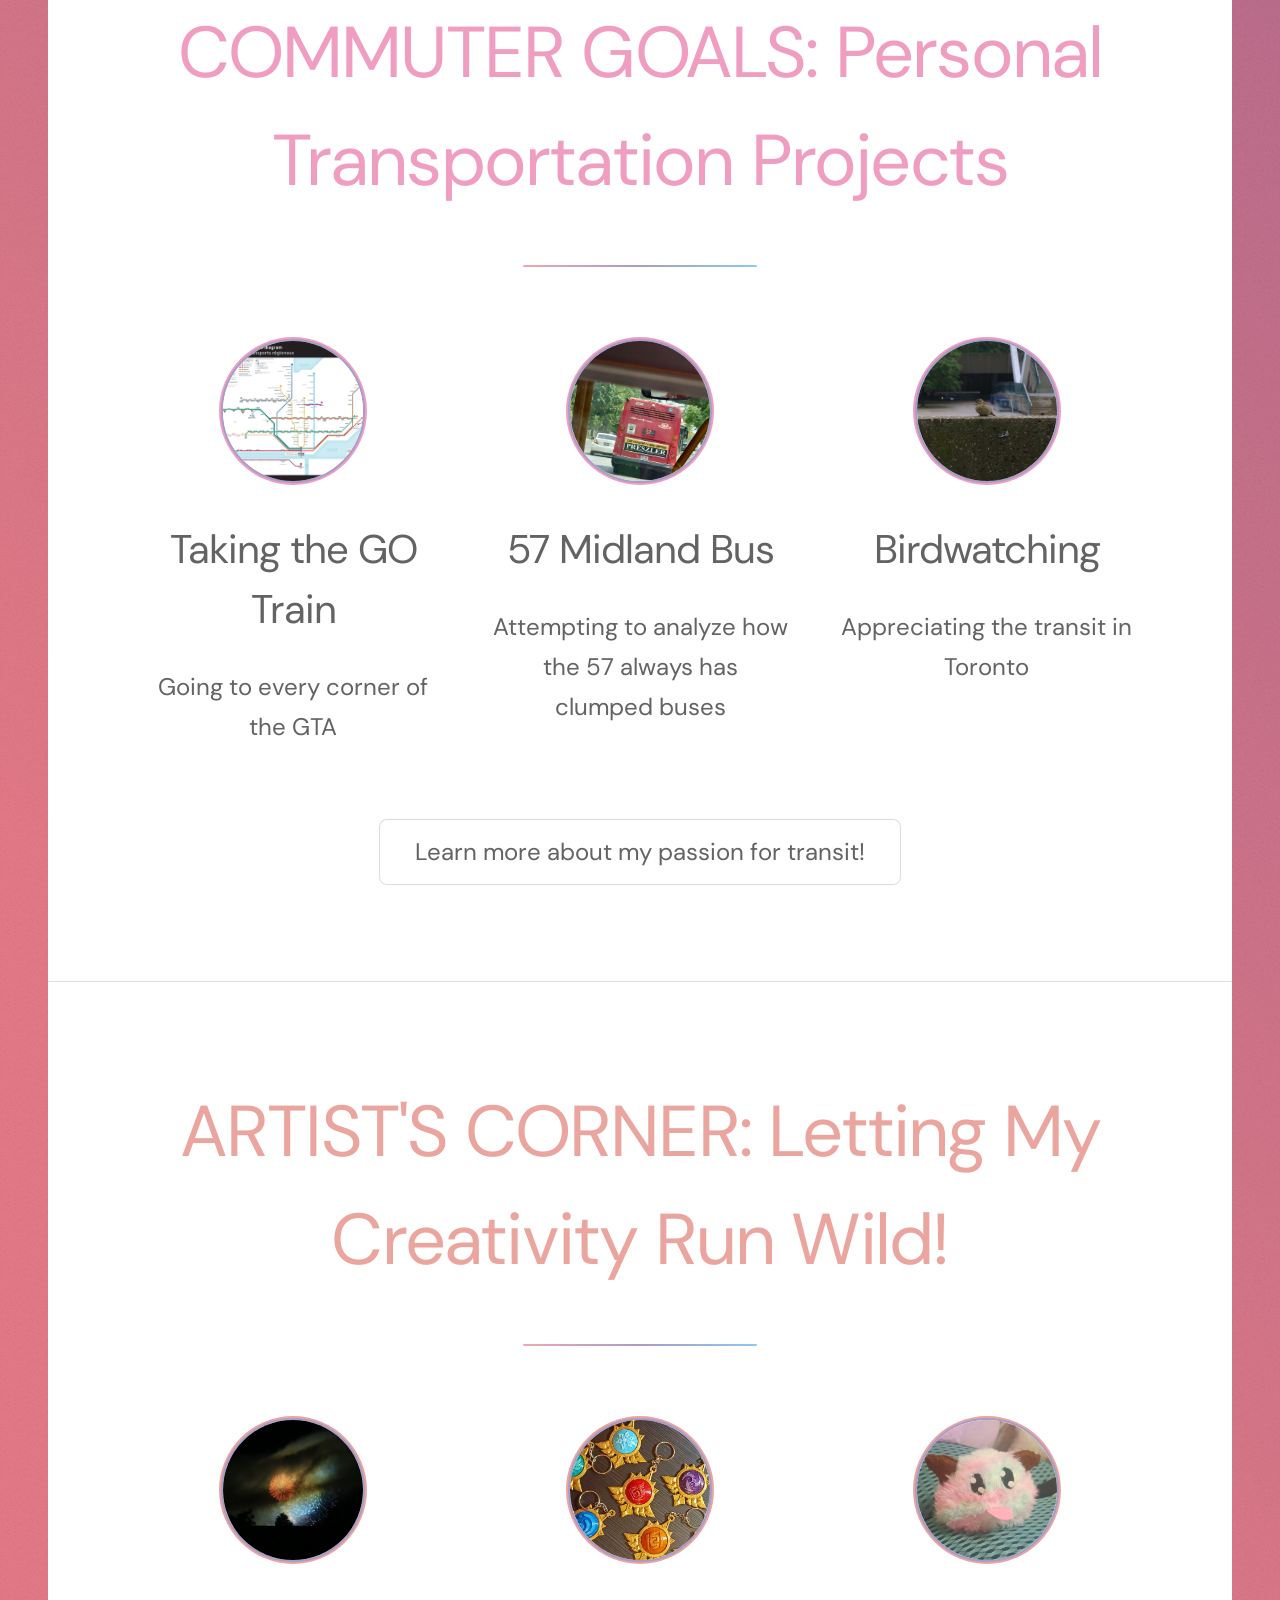
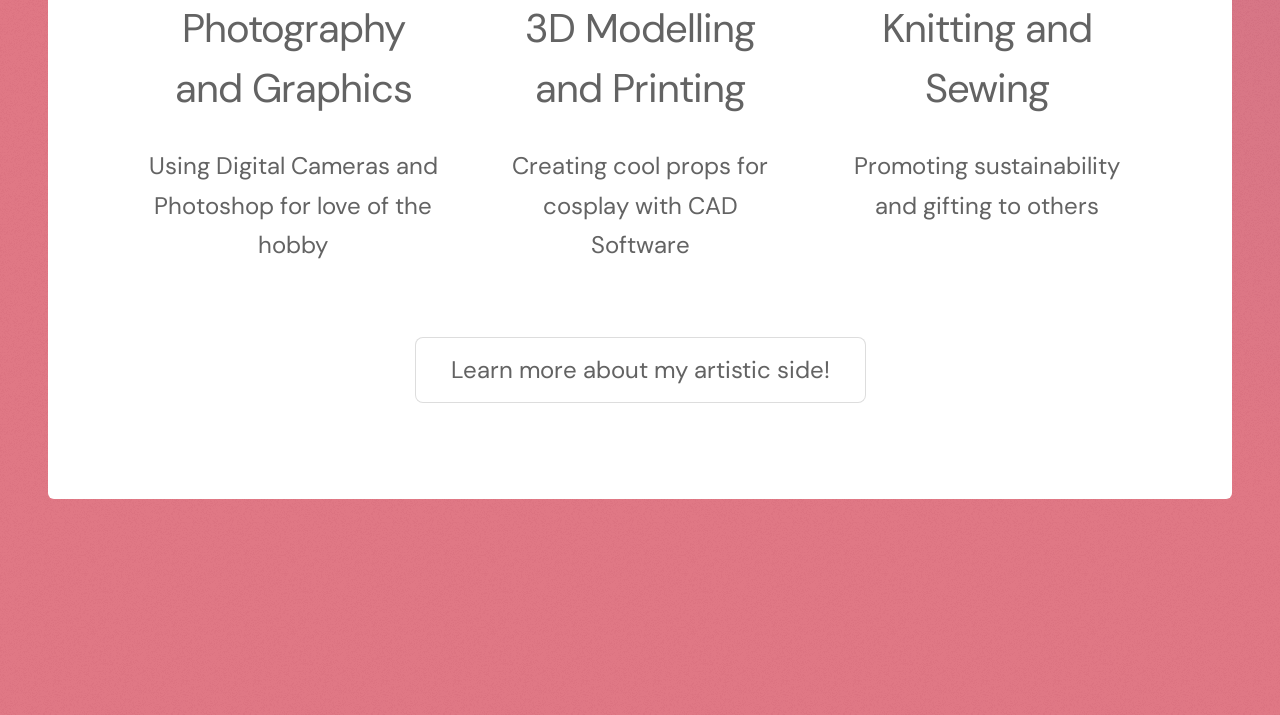
==== commit 6fb79732: "Merge branch 'master' of https://github.com/shyahaltyo/EvelynLivingPortfolio" ====
--- a/index.html
+++ b/index.html
@@ -115,7 +115,7 @@
 										<p>In April 2026, I created this website portfolio as my final project for Praxix II, one of three engineering design courses in my program, to demonstrate what I've learned for my first year in Engineering Science at the University of Toronto.</p>
 										<p>But after that was done, I felt a bit somber: I was about to let go of a project that I had spent so much time in...</span></p>
 										<p>So I thought, "What if, I could keep this portfolio alive?" As someone who loves sustainability, I'm always looking for ways to reuse previous assets, even if it's digital!</p>
-										<h3>And thus, I repurposed by final project into this living portfolio!</h3>
+										<h3>And thus, I repurposed my final project into this living portfolio!</h3>
 										<ul class="actions">
 											<li><a href="#first" class="button">What's in this personal project?</a></li>
 										</ul>
@@ -397,4 +397,4 @@
 			<script src="assets/js/main.js"></script>
 
 	</body>
-</html>+</html>
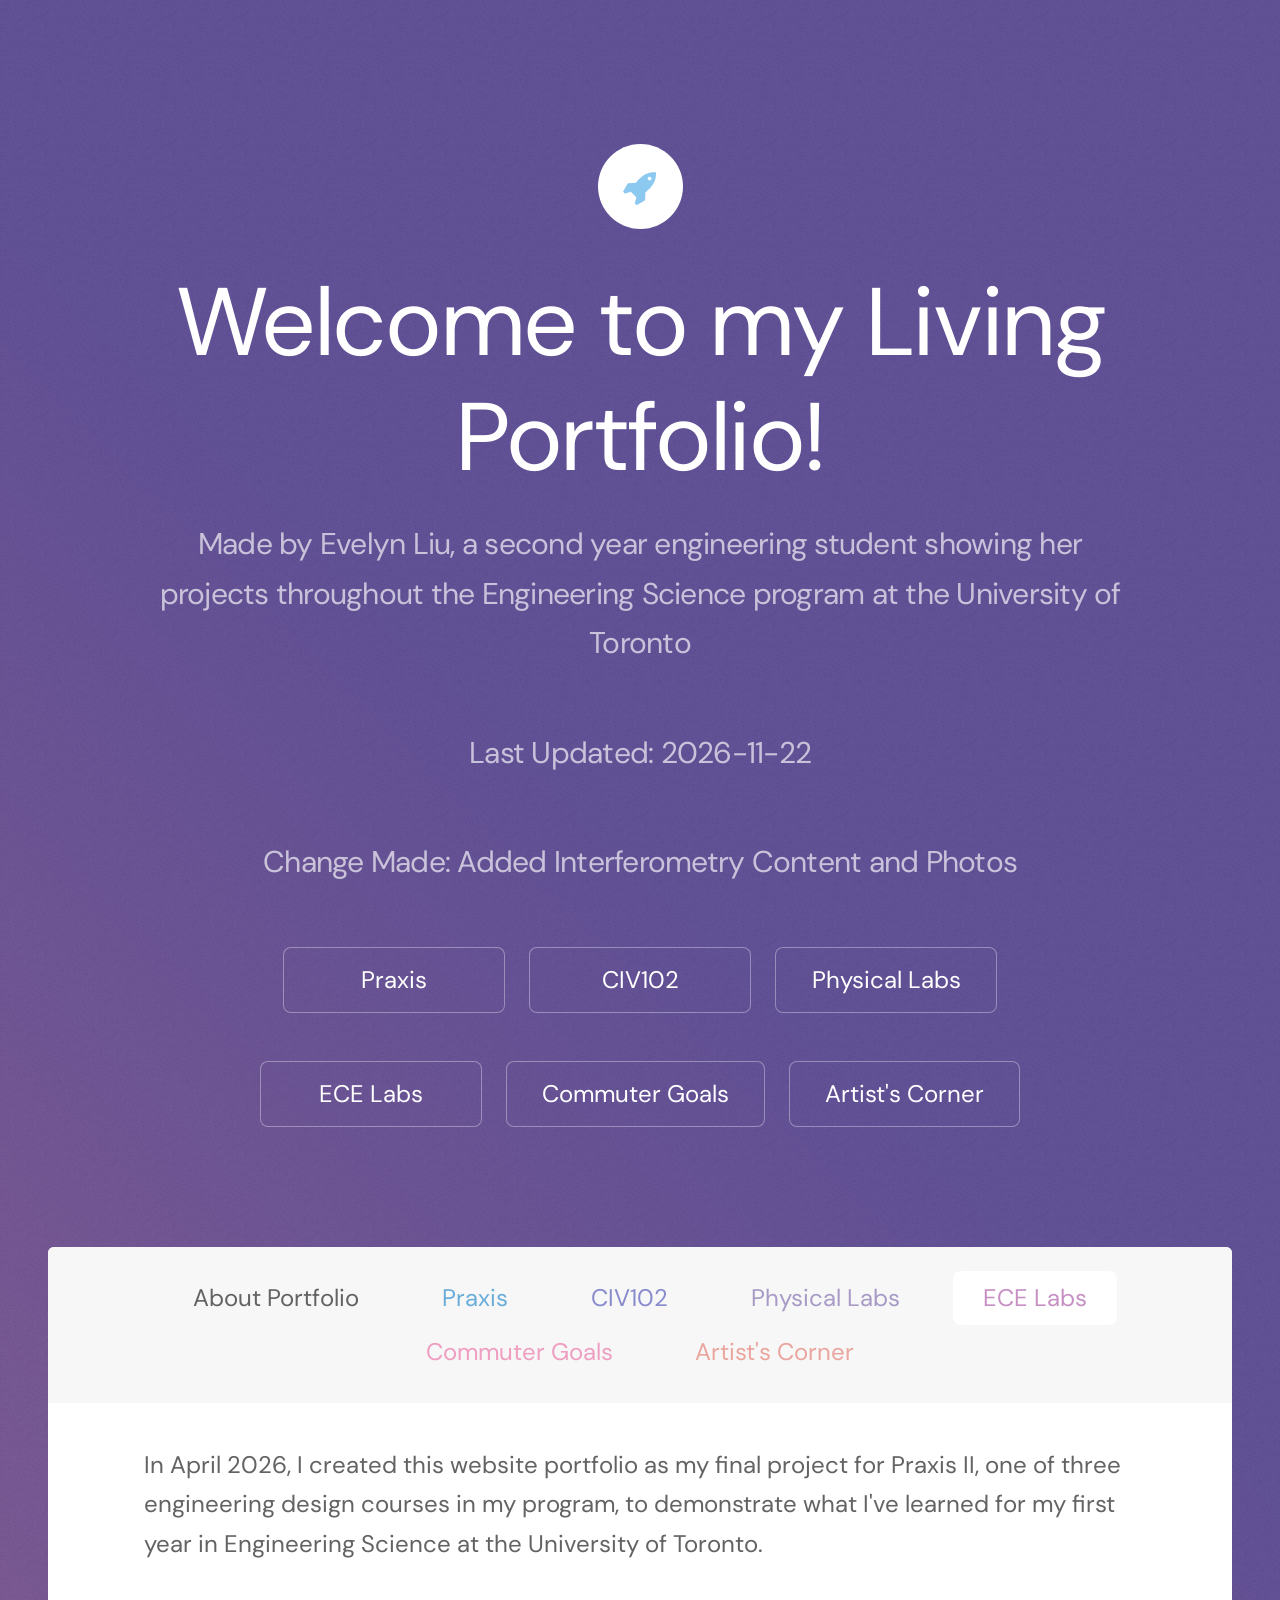
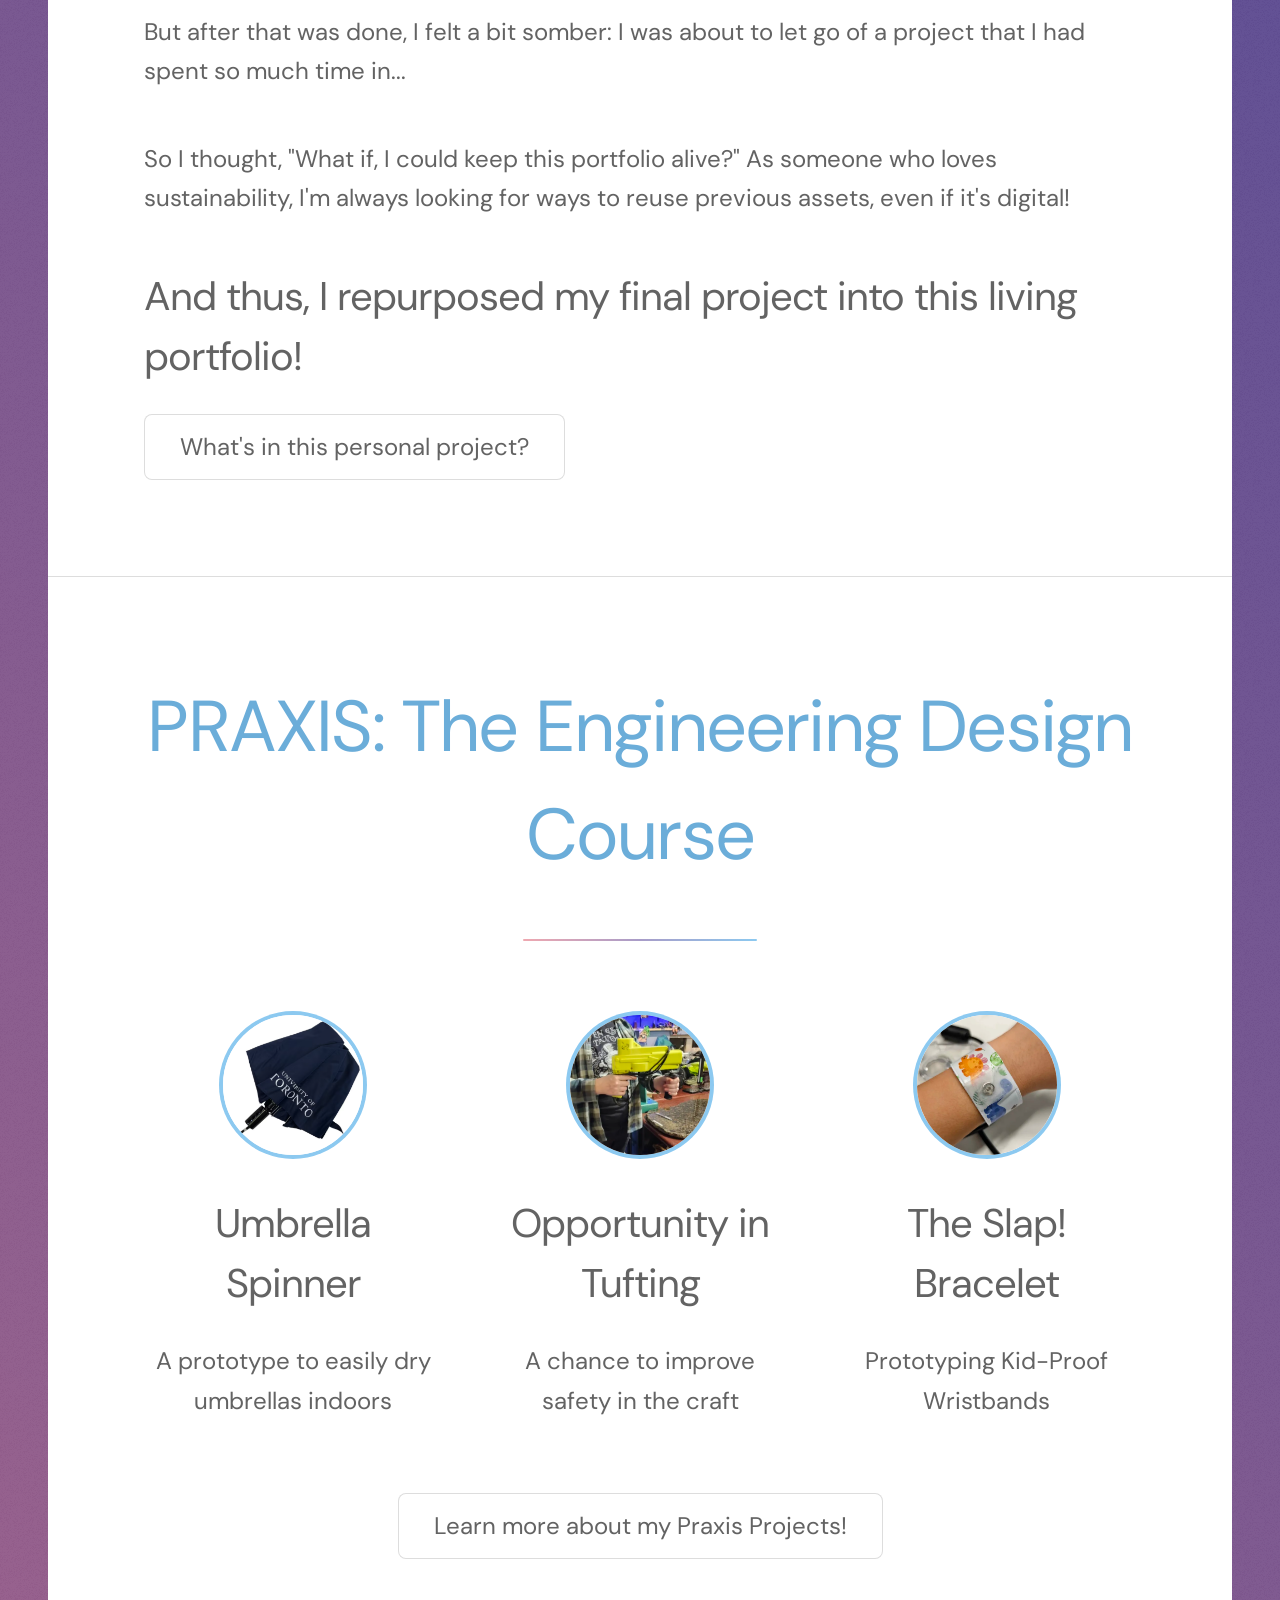
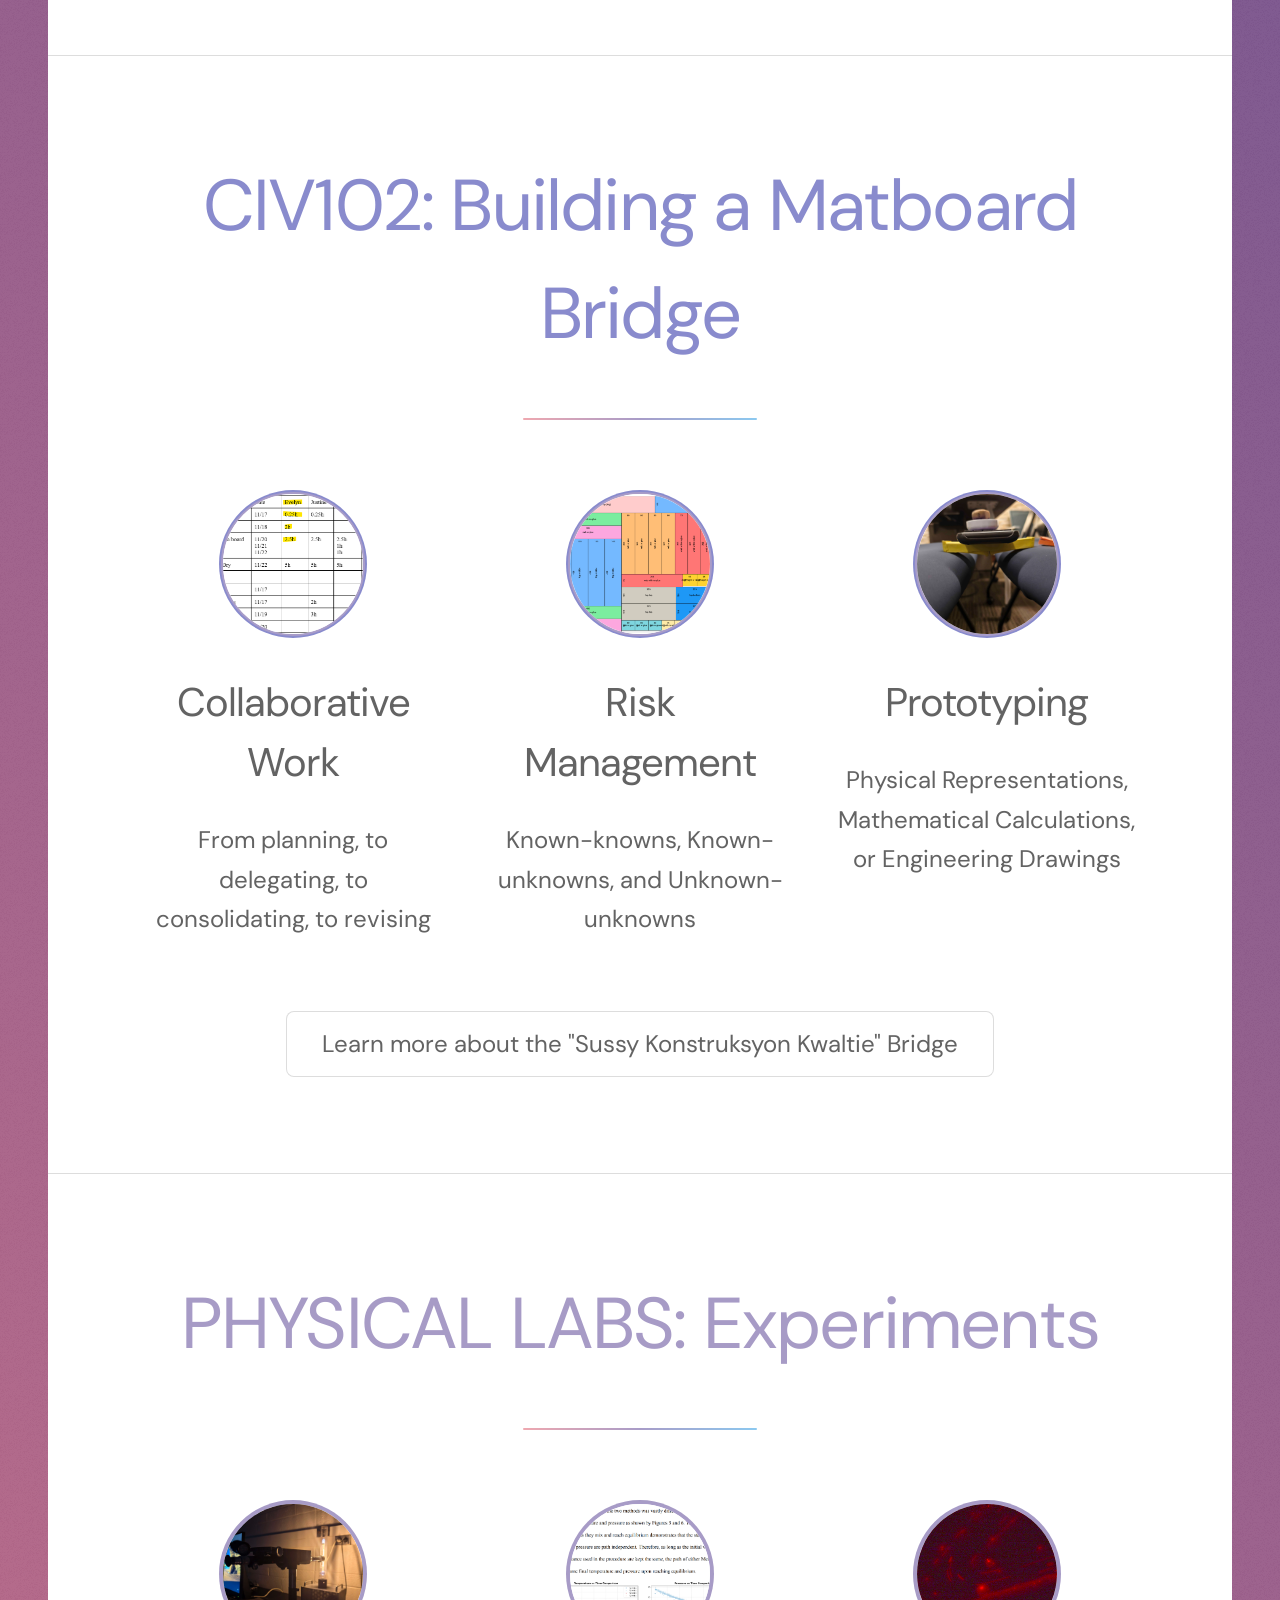
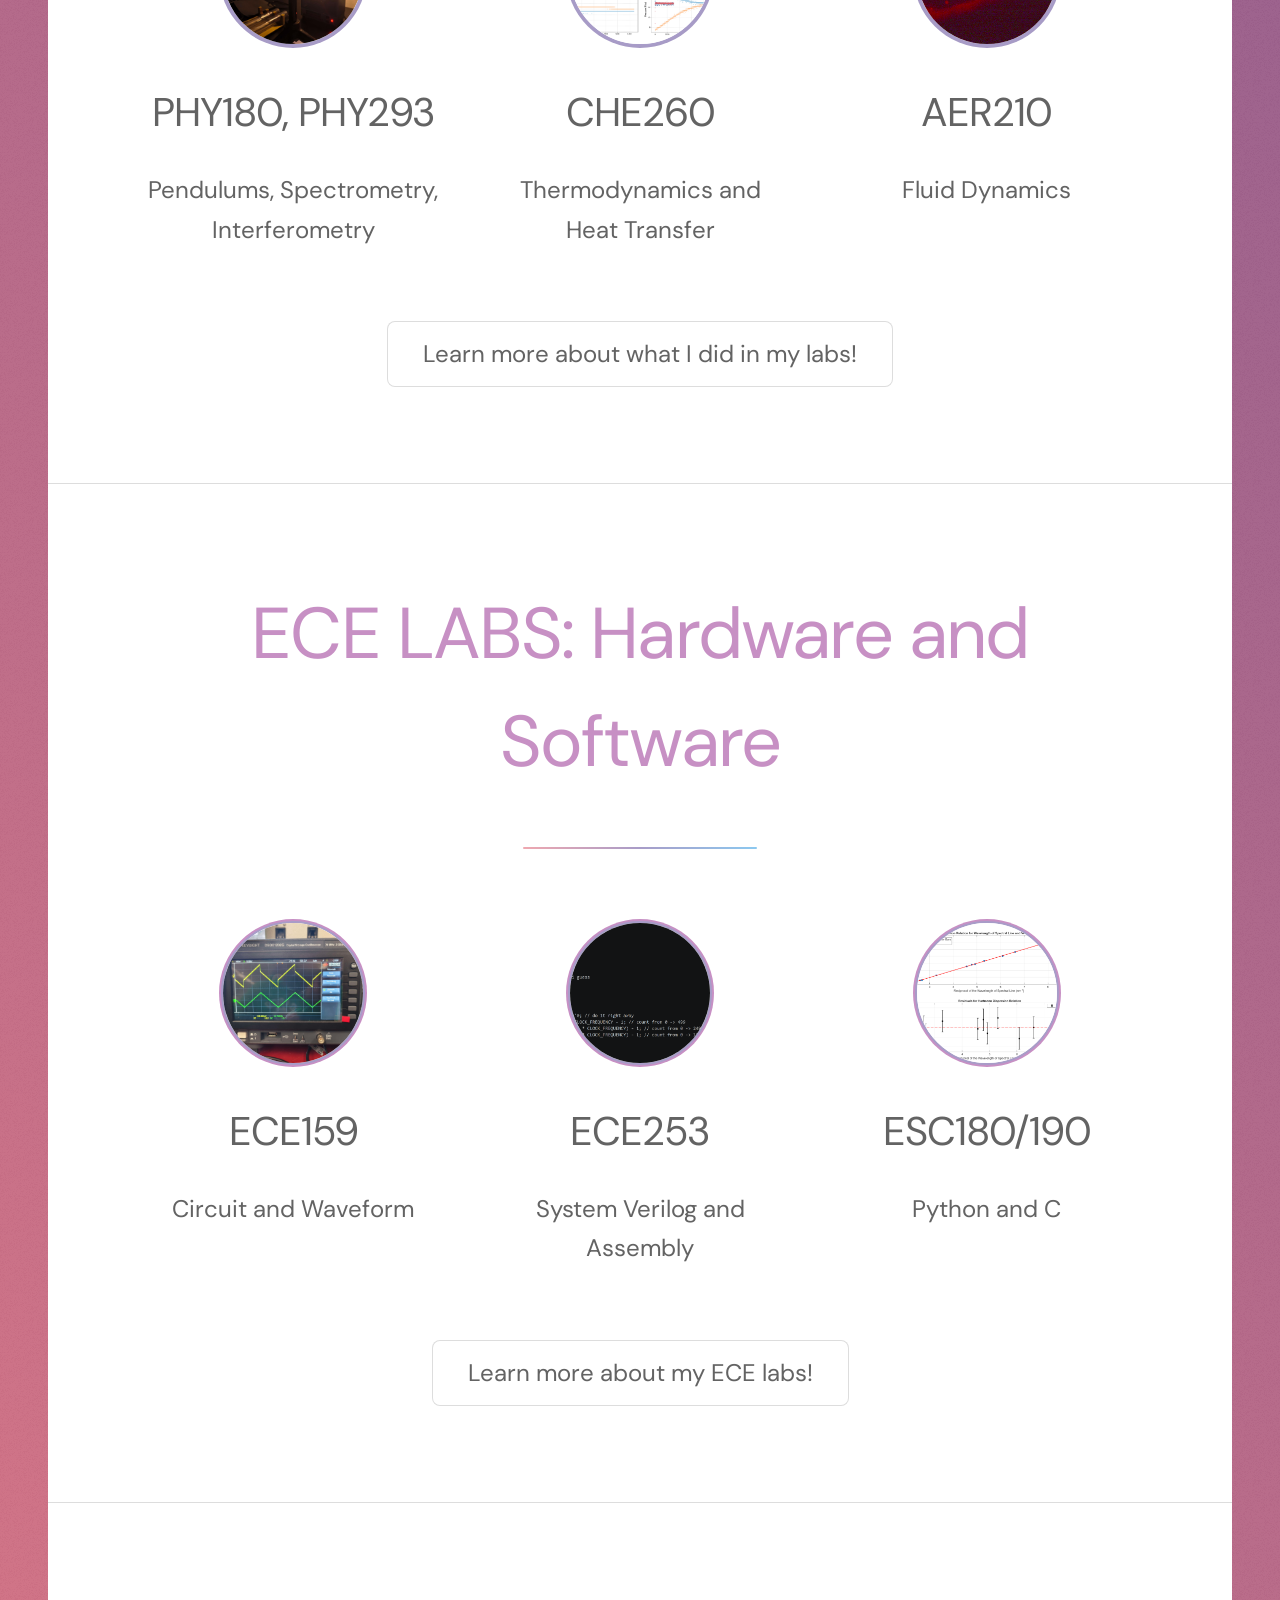
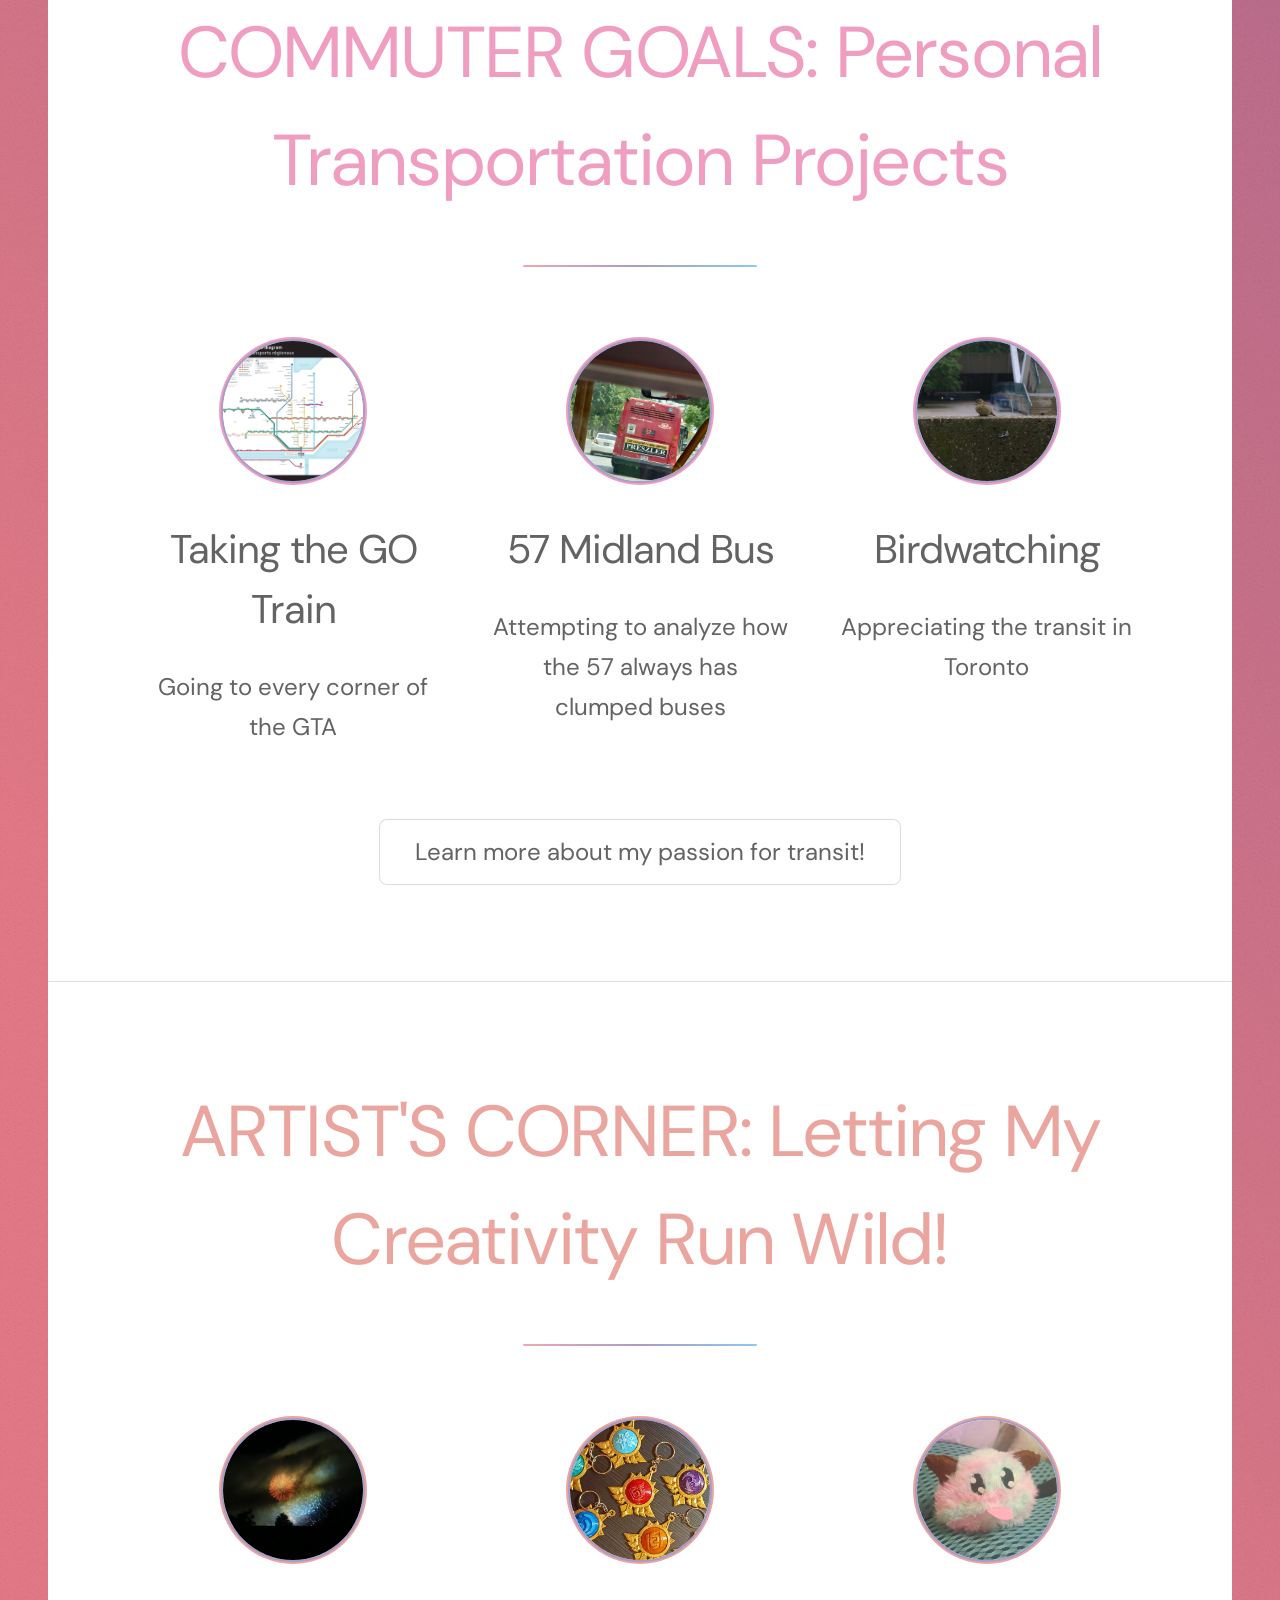
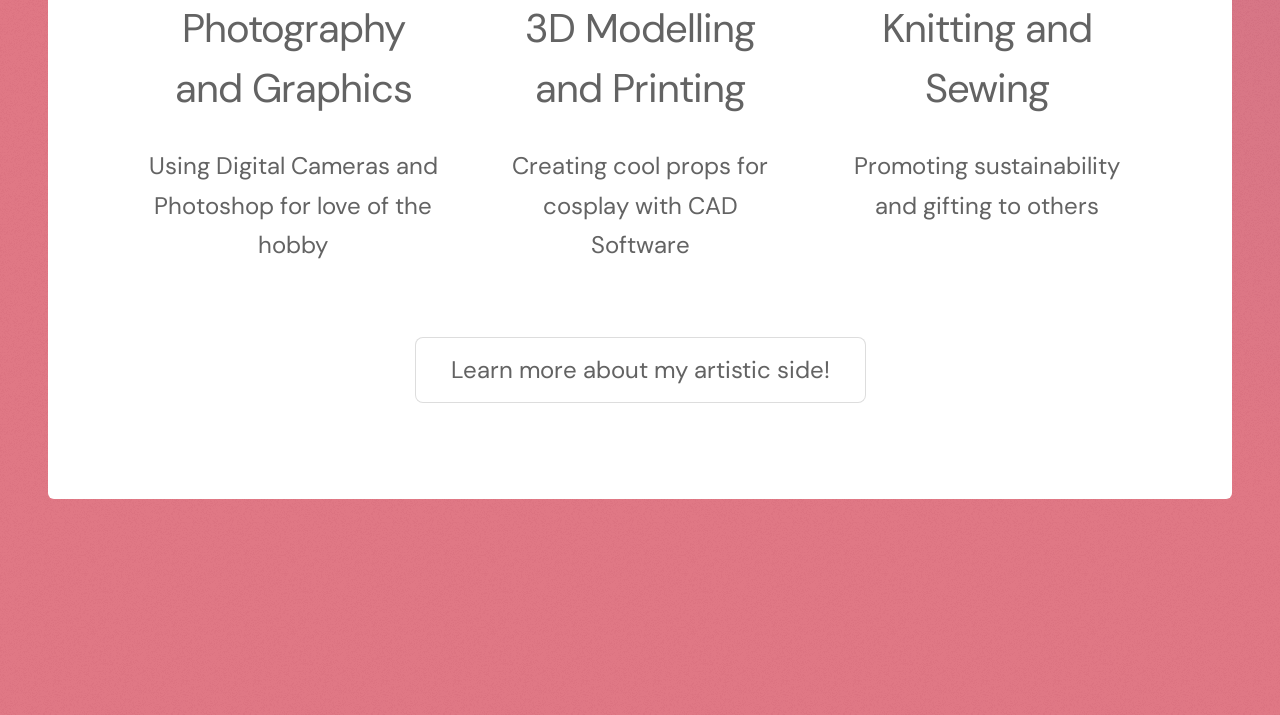
==== commit 39485145: "Fixed another error in homepage" ====
--- a/index.html
+++ b/index.html
@@ -112,7 +112,7 @@
 
 						<!-- Introduction -->
 							<section id="intro" class="main">
-										<p>In April 2026, I created this website portfolio as my final project for Praxix II, one of three engineering design courses in my program, to demonstrate what I've learned for my first year in Engineering Science at the University of Toronto.</p>
+										<p>In April 2026, I created this website portfolio as my final project for Praxis II, one of three engineering design courses in my program, to demonstrate what I've learned for my first year in Engineering Science at the University of Toronto.</p>
 										<p>But after that was done, I felt a bit somber: I was about to let go of a project that I had spent so much time in...</span></p>
 										<p>So I thought, "What if, I could keep this portfolio alive?" As someone who loves sustainability, I'm always looking for ways to reuse previous assets, even if it's digital!</p>
 										<h3>And thus, I repurposed my final project into this living portfolio!</h3>
